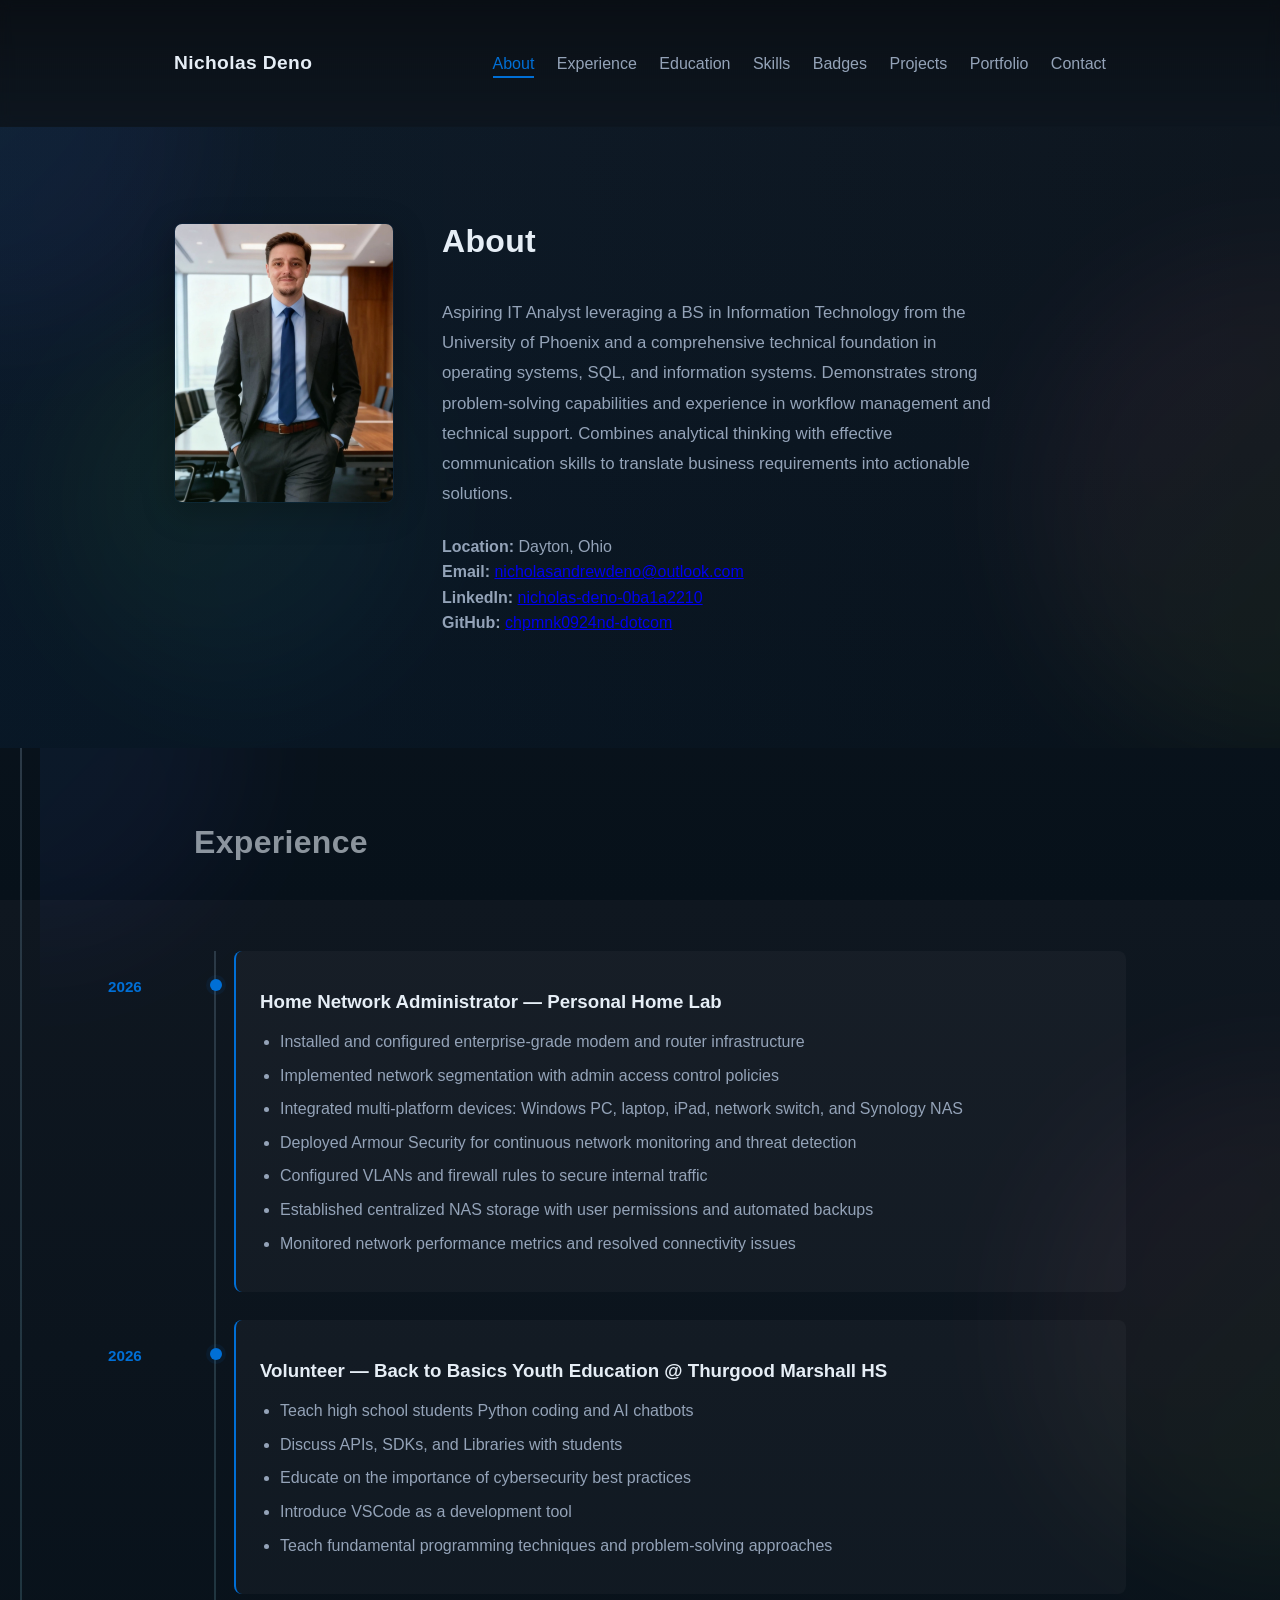
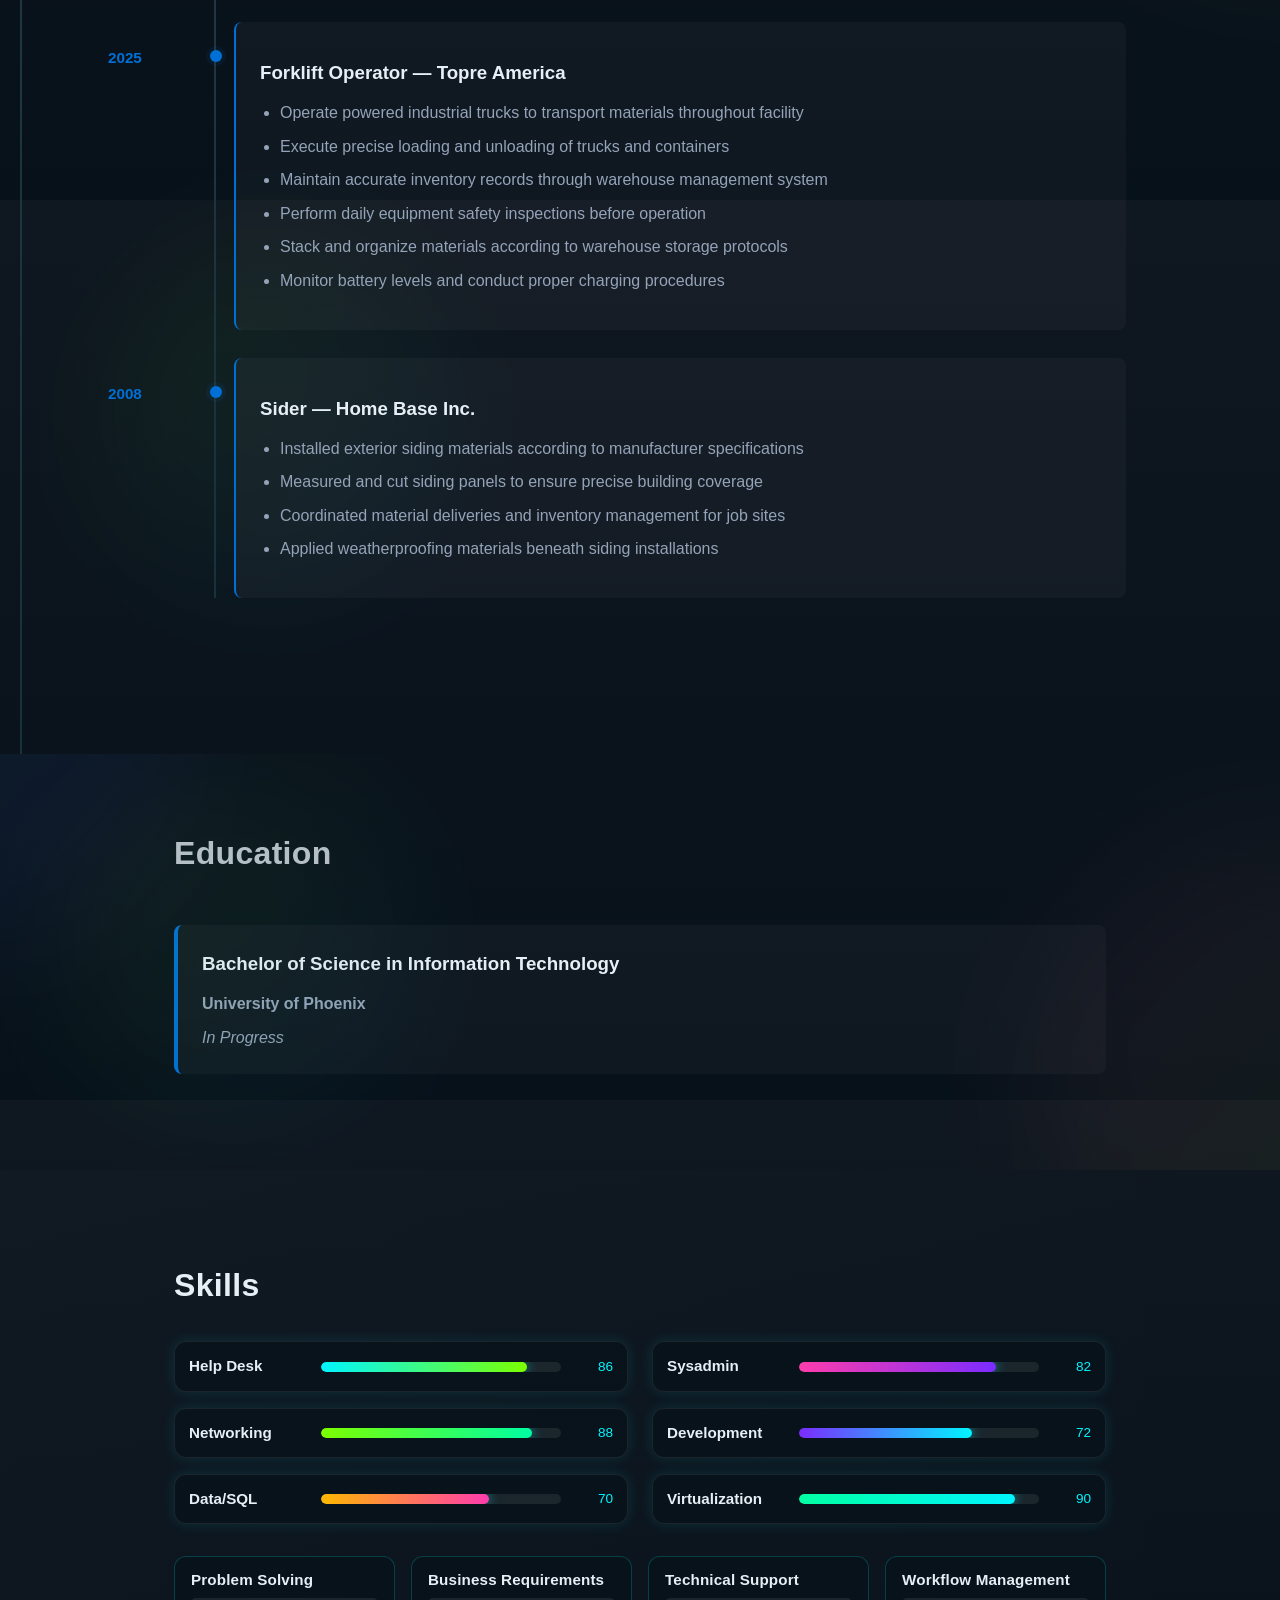
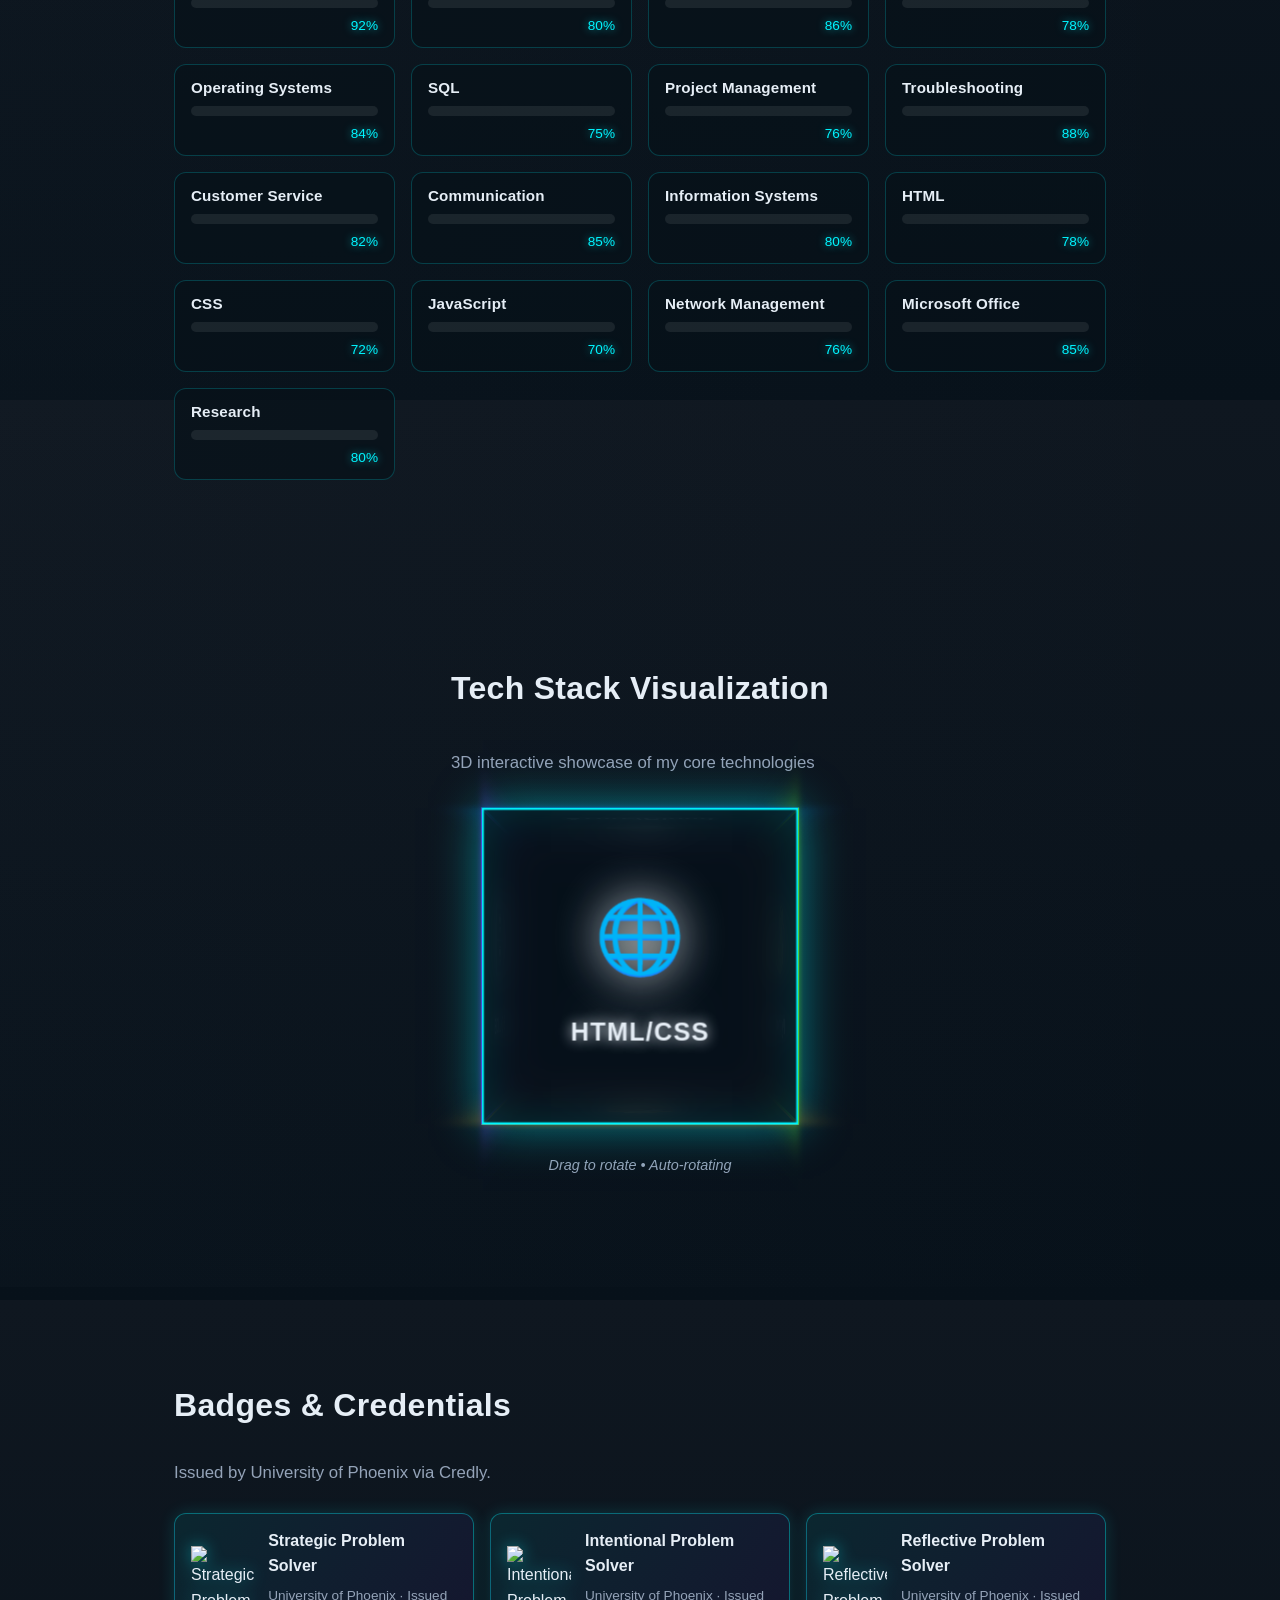
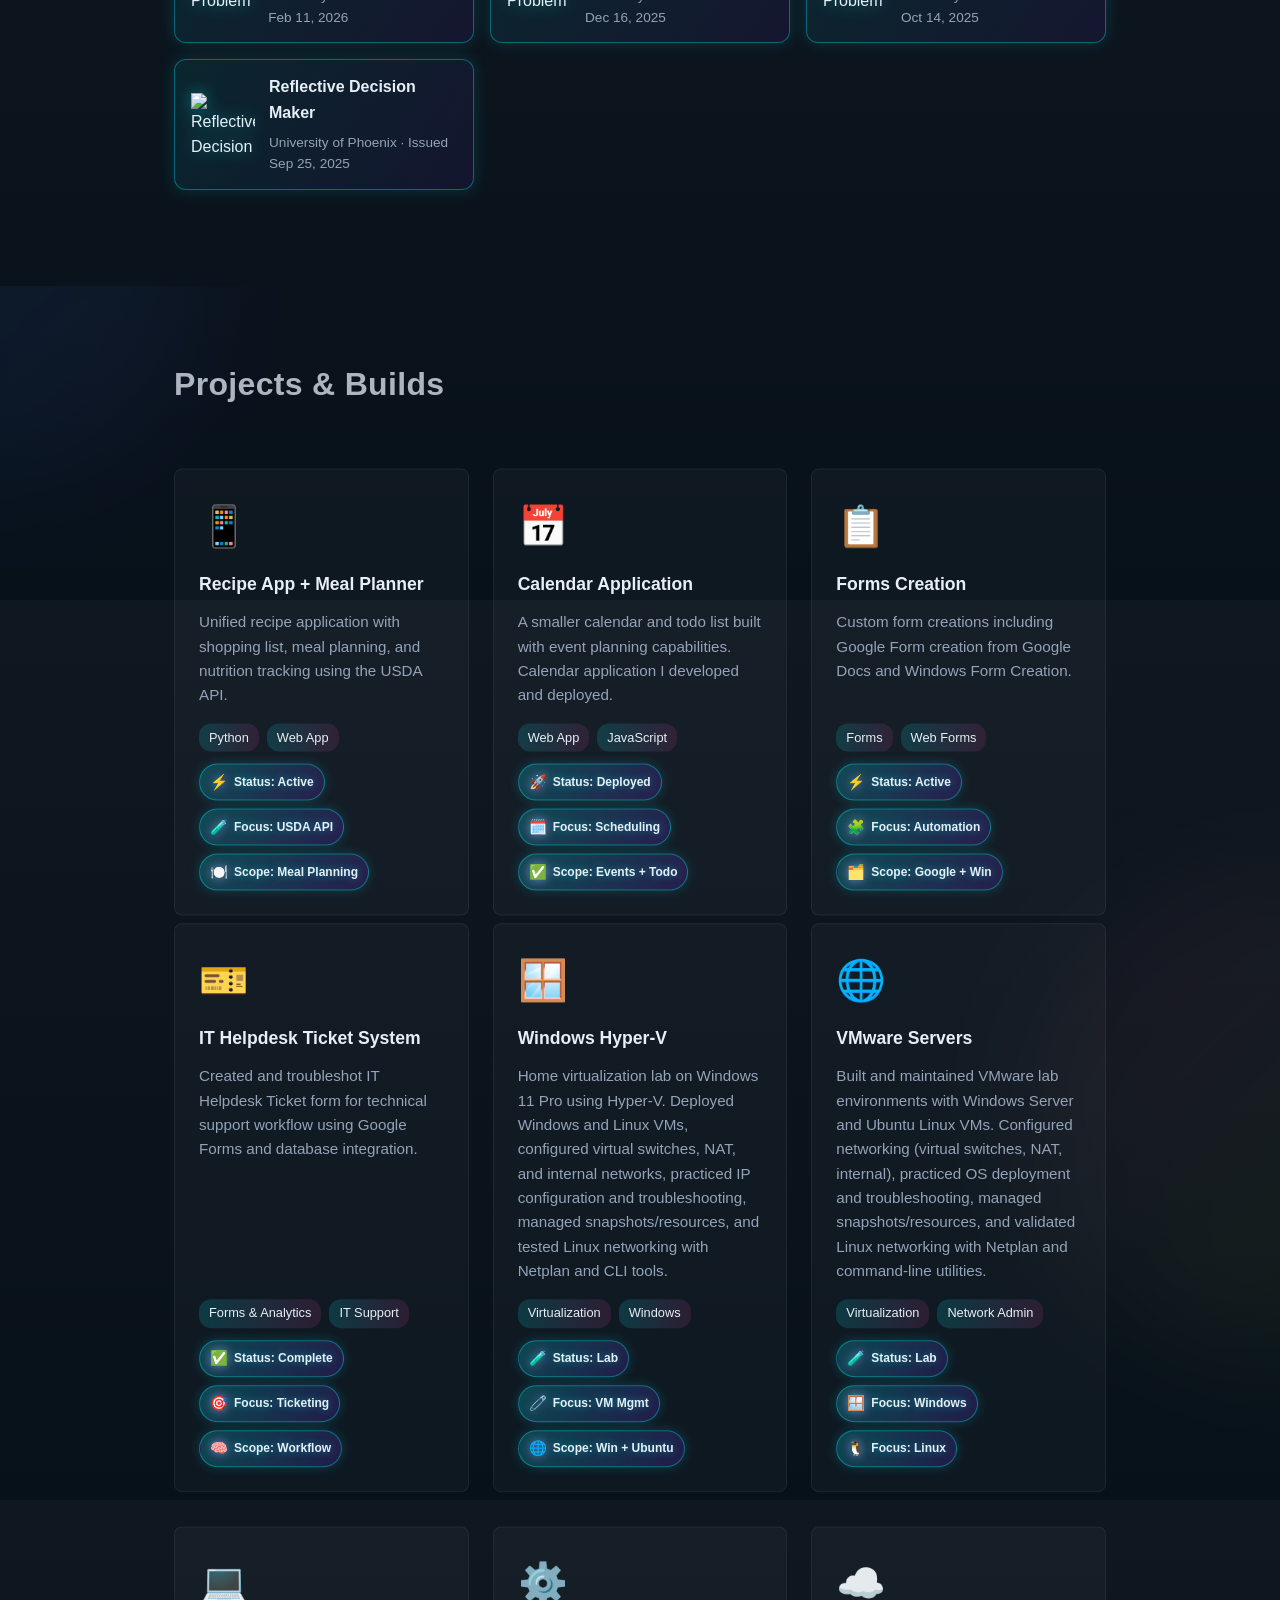
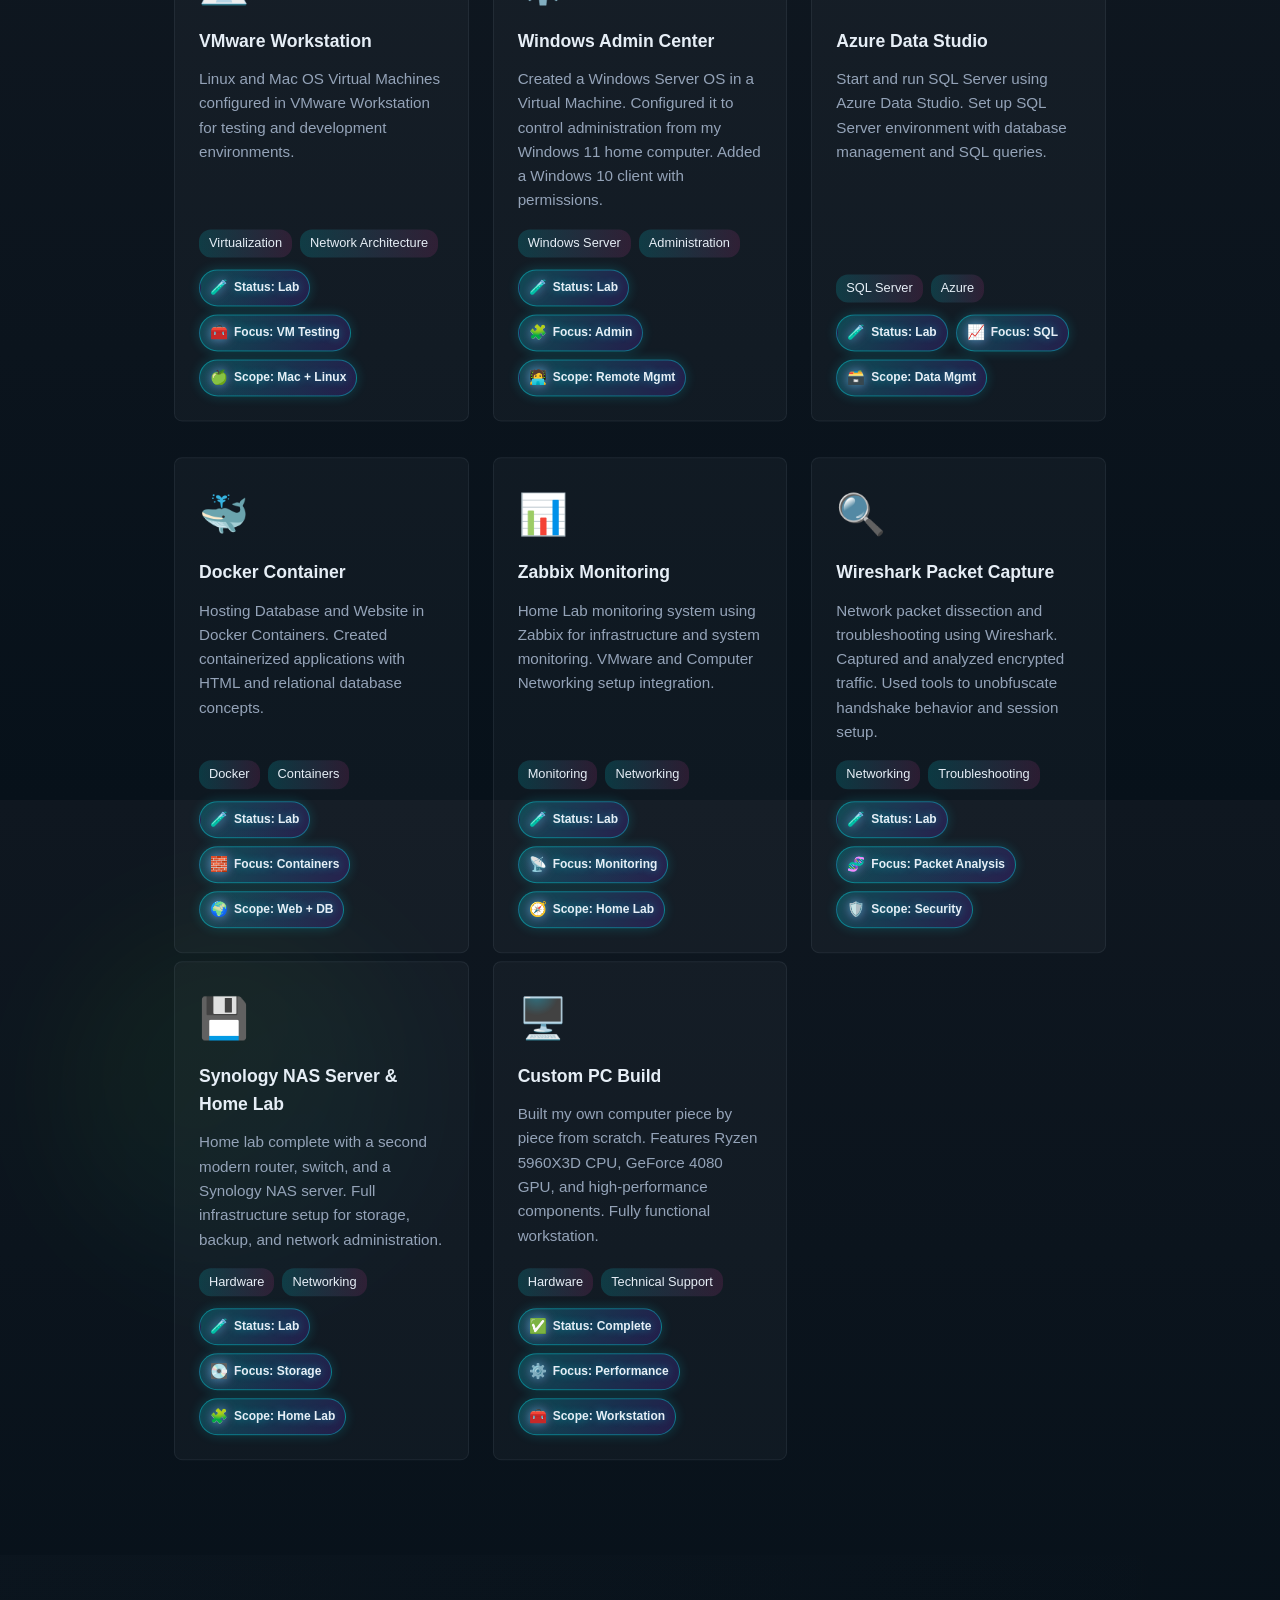
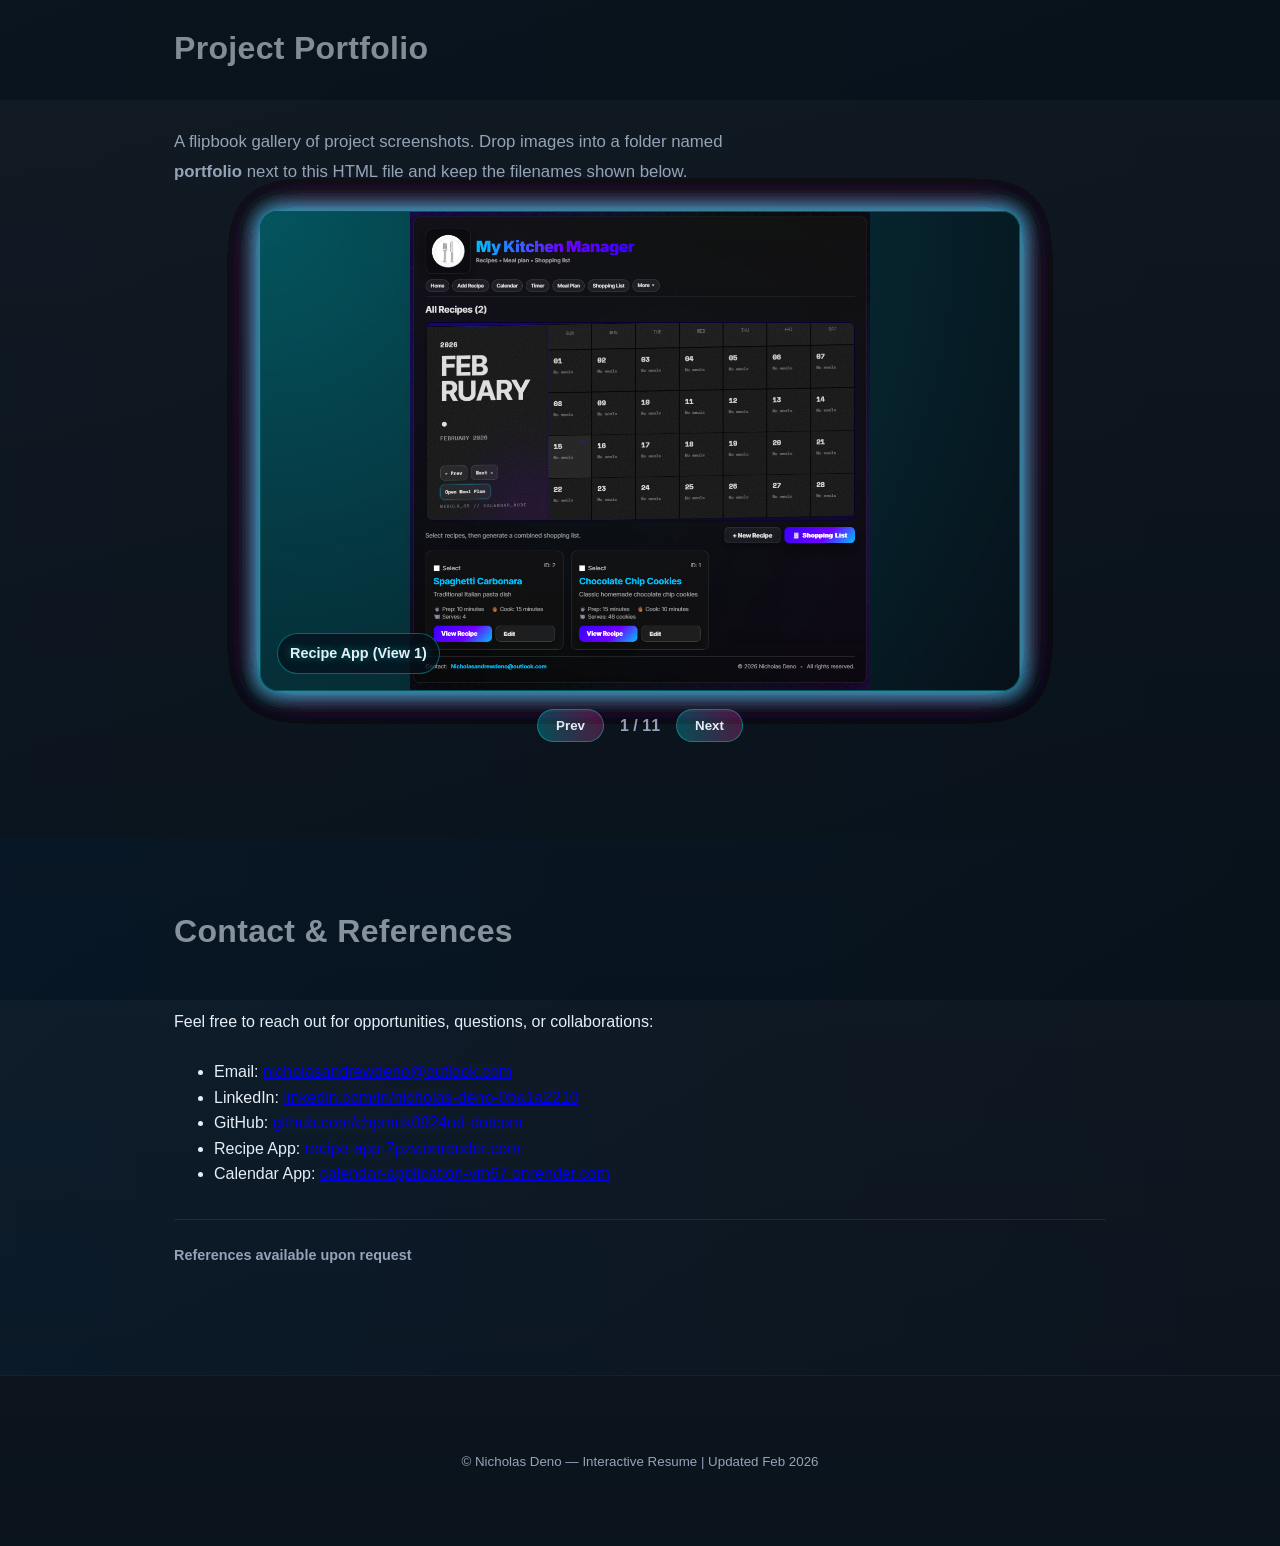
==== index.html @ 1b079d49 "Initial commit - Interactive resume with 3D cube and parallax effects" ====
<!doctype html>
<html lang="en">
<head>
  <meta charset="utf-8" />
  <meta name="viewport" content="width=device-width,initial-scale=1" />
  <title>Interactive Resume — Nicholas Deno</title>
  <link rel="stylesheet" href="styles.css">
</head>
<body>
  <header class="site-header">
    <div class="container header-inner">
      <h1 class="name">Nicholas Deno</h1>
      <nav class="main-nav">
        <a href="#about">About</a>
        <a href="#experience">Experience</a>
        <a href="#education">Education</a>
        <a href="#skills">Skills</a>
        <a href="#badges">Badges</a>
        <a href="#projects">Projects</a>
        <a href="#portfolio">Portfolio</a>
        <a href="#contact">Contact</a>
      </nav>
    </div>
  </header>

  <main>
    <section id="about" class="panel about panel--accent">
      <div class="container">
        <div class="about-wrapper">
          <div class="about-image">
            <img src="profile.jpg" alt="Nicholas Deno" />
          </div>
          <div class="about-content">
            <h2>About</h2>
            <p class="lead">Aspiring IT Analyst leveraging a BS in Information Technology from the University of Phoenix and a comprehensive technical foundation in operating systems, SQL, and information systems. Demonstrates strong problem-solving capabilities and experience in workflow management and technical support. Combines analytical thinking with effective communication skills to translate business requirements into actionable solutions.</p>
            <p style="margin-top: 24px; color: #94a3b8;">
              <strong>Location:</strong> Dayton, Ohio<br>
              <strong>Email:</strong> <a href="mailto:nicholasandrewdeno@outlook.com">nicholasandrewdeno@outlook.com</a><br>
              <strong>LinkedIn:</strong> <a href="https://www.linkedin.com/in/nicholas-deno-0ba1a2210/" target="_blank">nicholas-deno-0ba1a2210</a><br>
              <strong>GitHub:</strong> <a href="https://github.com/chpmnk0924nd-dotcom" target="_blank">chpmnk0924nd-dotcom</a>
            </p>
          </div>
        </div>
      </div>
    </section>

    <section id="experience" class="panel timeline">
      <div class="container">
        <h2>Experience</h2>
        <div class="timeline-wrap">
          <div class="timeline">
            <article class="timeline-item" data-year="2026">
              <h3>Home Network Administrator — Personal Home Lab</h3>
              <ul>
                <li>Installed and configured enterprise-grade modem and router infrastructure</li>
                <li>Implemented network segmentation with admin access control policies</li>
                <li>Integrated multi-platform devices: Windows PC, laptop, iPad, network switch, and Synology NAS</li>
                <li>Deployed Armour Security for continuous network monitoring and threat detection</li>
                <li>Configured VLANs and firewall rules to secure internal traffic</li>
                <li>Established centralized NAS storage with user permissions and automated backups</li>
                <li>Monitored network performance metrics and resolved connectivity issues</li>
              </ul>
            </article>

            <article class="timeline-item" data-year="2026">
              <h3>Volunteer — Back to Basics Youth Education @ Thurgood Marshall HS</h3>
              <ul>
                <li>Teach high school students Python coding and AI chatbots</li>
                <li>Discuss APIs, SDKs, and Libraries with students</li>
                <li>Educate on the importance of cybersecurity best practices</li>
                <li>Introduce VSCode as a development tool</li>
                <li>Teach fundamental programming techniques and problem-solving approaches</li>
              </ul>
            </article>

            <article class="timeline-item" data-year="2025">
              <h3>Forklift Operator — Topre America</h3>
              <ul>
                <li>Operate powered industrial trucks to transport materials throughout facility</li>
                <li>Execute precise loading and unloading of trucks and containers</li>
                <li>Maintain accurate inventory records through warehouse management system</li>
                <li>Perform daily equipment safety inspections before operation</li>
                <li>Stack and organize materials according to warehouse storage protocols</li>
                <li>Monitor battery levels and conduct proper charging procedures</li>
              </ul>
            </article>

            <article class="timeline-item" data-year="2008">
              <h3>Sider — Home Base Inc.</h3>
              <ul>
                <li>Installed exterior siding materials according to manufacturer specifications</li>
                <li>Measured and cut siding panels to ensure precise building coverage</li>
                <li>Coordinated material deliveries and inventory management for job sites</li>
                <li>Applied weatherproofing materials beneath siding installations</li>
              </ul>
            </article>
          </div>
        </div>
      </div>
    </section>

    <section id="education" class="panel">
      <div class="container">
        <h2>Education</h2>
        <div style="padding: 24px; background: rgba(255,255,255,0.03); border-radius: 8px; border-left: 4px solid var(--accent);">
          <h3 style="margin-top: 0;">Bachelor of Science in Information Technology</h3>
          <p style="margin: 8px 0; color: #94a3b8;"><strong>University of Phoenix</strong></p>
          <p style="margin: 0; color: #94a3b8;"><em>In Progress</em></p>
        </div>
      </div>
    </section>

    <section id="skills" class="panel panel--muted">
      <div class="container">
        <h2>Skills</h2>
        <div class="role-chart">
          <div class="role-bar role-help" style="--level: 86%;">
            <span class="role-label">Help Desk</span>
            <span class="role-meter"><span class="role-fill"></span></span>
            <span class="role-value">86</span>
          </div>
          <div class="role-bar role-sys" style="--level: 82%;">
            <span class="role-label">Sysadmin</span>
            <span class="role-meter"><span class="role-fill"></span></span>
            <span class="role-value">82</span>
          </div>
          <div class="role-bar role-net" style="--level: 88%;">
            <span class="role-label">Networking</span>
            <span class="role-meter"><span class="role-fill"></span></span>
            <span class="role-value">88</span>
          </div>
          <div class="role-bar role-dev" style="--level: 72%;">
            <span class="role-label">Development</span>
            <span class="role-meter"><span class="role-fill"></span></span>
            <span class="role-value">72</span>
          </div>
          <div class="role-bar role-data" style="--level: 70%;">
            <span class="role-label">Data/SQL</span>
            <span class="role-meter"><span class="role-fill"></span></span>
            <span class="role-value">70</span>
          </div>
          <div class="role-bar role-virt" style="--level: 90%;">
            <span class="role-label">Virtualization</span>
            <span class="role-meter"><span class="role-fill"></span></span>
            <span class="role-value">90</span>
          </div>
        </div>
        <div class="skills-bars">
          <button class="skill-bar" style="--level: 92%;">
            <span class="skill-label">Problem Solving</span>
            <span class="skill-meter"><span class="skill-fill"></span></span>
            <span class="skill-value">92%</span>
          </button>
          <button class="skill-bar" style="--level: 80%;">
            <span class="skill-label">Business Requirements</span>
            <span class="skill-meter"><span class="skill-fill"></span></span>
            <span class="skill-value">80%</span>
          </button>
          <button class="skill-bar" style="--level: 86%;">
            <span class="skill-label">Technical Support</span>
            <span class="skill-meter"><span class="skill-fill"></span></span>
            <span class="skill-value">86%</span>
          </button>
          <button class="skill-bar" style="--level: 78%;">
            <span class="skill-label">Workflow Management</span>
            <span class="skill-meter"><span class="skill-fill"></span></span>
            <span class="skill-value">78%</span>
          </button>
          <button class="skill-bar" style="--level: 84%;">
            <span class="skill-label">Operating Systems</span>
            <span class="skill-meter"><span class="skill-fill"></span></span>
            <span class="skill-value">84%</span>
          </button>
          <button class="skill-bar" style="--level: 75%;">
            <span class="skill-label">SQL</span>
            <span class="skill-meter"><span class="skill-fill"></span></span>
            <span class="skill-value">75%</span>
          </button>
          <button class="skill-bar" style="--level: 76%;">
            <span class="skill-label">Project Management</span>
            <span class="skill-meter"><span class="skill-fill"></span></span>
            <span class="skill-value">76%</span>
          </button>
          <button class="skill-bar" style="--level: 88%;">
            <span class="skill-label">Troubleshooting</span>
            <span class="skill-meter"><span class="skill-fill"></span></span>
            <span class="skill-value">88%</span>
          </button>
          <button class="skill-bar" style="--level: 82%;">
            <span class="skill-label">Customer Service</span>
            <span class="skill-meter"><span class="skill-fill"></span></span>
            <span class="skill-value">82%</span>
          </button>
          <button class="skill-bar" style="--level: 85%;">
            <span class="skill-label">Communication</span>
            <span class="skill-meter"><span class="skill-fill"></span></span>
            <span class="skill-value">85%</span>
          </button>
          <button class="skill-bar" style="--level: 80%;">
            <span class="skill-label">Information Systems</span>
            <span class="skill-meter"><span class="skill-fill"></span></span>
            <span class="skill-value">80%</span>
          </button>
          <button class="skill-bar" style="--level: 78%;">
            <span class="skill-label">HTML</span>
            <span class="skill-meter"><span class="skill-fill"></span></span>
            <span class="skill-value">78%</span>
          </button>
          <button class="skill-bar" style="--level: 72%;">
            <span class="skill-label">CSS</span>
            <span class="skill-meter"><span class="skill-fill"></span></span>
            <span class="skill-value">72%</span>
          </button>
          <button class="skill-bar" style="--level: 70%;">
            <span class="skill-label">JavaScript</span>
            <span class="skill-meter"><span class="skill-fill"></span></span>
            <span class="skill-value">70%</span>
          </button>
          <button class="skill-bar" style="--level: 76%;">
            <span class="skill-label">Network Management</span>
            <span class="skill-meter"><span class="skill-fill"></span></span>
            <span class="skill-value">76%</span>
          </button>
          <button class="skill-bar" style="--level: 85%;">
            <span class="skill-label">Microsoft Office</span>
            <span class="skill-meter"><span class="skill-fill"></span></span>
            <span class="skill-value">85%</span>
          </button>
          <button class="skill-bar" style="--level: 80%;">
            <span class="skill-label">Research</span>
            <span class="skill-meter"><span class="skill-fill"></span></span>
            <span class="skill-value">80%</span>
          </button>
        </div>
      </div>
    </section>

    <!-- 3D Tech Stack Cube -->
    <section class="panel panel--muted cube-section">
      <div class="container">
        <h2>Tech Stack Visualization</h2>
        <p class="lead">3D interactive showcase of my core technologies</p>
        <div class="cube-container">
          <div class="cube" id="techCube">
            <div class="cube-face cube-face--front">
              <div class="face-content">
                <span class="face-icon">🌐</span>
                <span class="face-label">HTML/CSS</span>
              </div>
            </div>
            <div class="cube-face cube-face--back">
              <div class="face-content">
                <span class="face-icon">⚡</span>
                <span class="face-label">JavaScript</span>
              </div>
            </div>
            <div class="cube-face cube-face--right">
              <div class="face-content">
                <span class="face-icon">🐍</span>
                <span class="face-label">Python</span>
              </div>
            </div>
            <div class="cube-face cube-face--left">
              <div class="face-content">
                <span class="face-icon">🗄️</span>
                <span class="face-label">SQL/DB</span>
              </div>
            </div>
            <div class="cube-face cube-face--top">
              <div class="face-content">
                <span class="face-icon">☁️</span>
                <span class="face-label">Azure/Cloud</span>
              </div>
            </div>
            <div class="cube-face cube-face--bottom">
              <div class="face-content">
                <span class="face-icon">📦</span>
                <span class="face-label">VMware/Hyper-V</span>
              </div>
            </div>
          </div>
        </div>
        <p class="cube-hint">Drag to rotate • Auto-rotating</p>
      </div>
    </section>

    <section id="badges" class="panel">
      <div class="container">
        <h2>Badges & Credentials</h2>
        <p class="lead">Issued by University of Phoenix via Credly.</p>
        <div class="badge-grid">
          <a class="badge-card" href="https://www.credly.com/users/nicholas-deno/badges" target="_blank" rel="noopener">
            <img src="https://images.credly.com/images/09c6c888-5d76-4787-ac4b-71da5cb7f625/image.png" alt="Strategic Problem Solver badge" />
            <div class="badge-info">
              <h3>Strategic Problem Solver</h3>
              <p>University of Phoenix · Issued Feb 11, 2026</p>
            </div>
          </a>
          <a class="badge-card" href="https://www.credly.com/users/nicholas-deno/badges" target="_blank" rel="noopener">
            <img src="https://images.credly.com/images/de7e722b-c2c2-47f0-93bb-40c2045568f9/image.png" alt="Intentional Problem Solver badge" />
            <div class="badge-info">
              <h3>Intentional Problem Solver</h3>
              <p>University of Phoenix · Issued Dec 16, 2025</p>
            </div>
          </a>
          <a class="badge-card" href="https://www.credly.com/users/nicholas-deno/badges" target="_blank" rel="noopener">
            <img src="https://images.credly.com/images/6a91cf96-8add-4b49-a85f-8fc0dc63162f/image.png" alt="Reflective Problem Solver badge" />
            <div class="badge-info">
              <h3>Reflective Problem Solver</h3>
              <p>University of Phoenix · Issued Oct 14, 2025</p>
            </div>
          </a>
          <a class="badge-card" href="https://www.credly.com/users/nicholas-deno/badges" target="_blank" rel="noopener">
            <img src="https://images.credly.com/images/21c52b80-bc04-4004-b8fe-d9423d2741ab/image.png" alt="Reflective Decision Maker badge" />
            <div class="badge-info">
              <h3>Reflective Decision Maker</h3>
              <p>University of Phoenix · Issued Sep 25, 2025</p>
            </div>
          </a>
        </div>
      </div>
    </section>

    <section id="projects" class="panel">
      <div class="container">
        <h2>Projects & Builds</h2>
        <div class="projects-grid">
          <div class="project-card">
            <div class="project-icon">📱</div>
            <h3>Recipe App + Meal Planner</h3>
            <p>Unified recipe application with shopping list, meal planning, and nutrition tracking using the USDA API.</p>
            <div class="project-tags">
              <span class="tag">Python</span>
              <span class="tag">Web App</span>
            </div>
            <div class="project-badges">
              <span class="badge"><span class="badge-icon">⚡</span>Status: Active</span>
              <span class="badge"><span class="badge-icon">🧪</span>Focus: USDA API</span>
              <span class="badge"><span class="badge-icon">🍽️</span>Scope: Meal Planning</span>
            </div>
          </div>

          <div class="project-card">
            <div class="project-icon">📅</div>
            <h3>Calendar Application</h3>
            <p>A smaller calendar and todo list built with event planning capabilities. Calendar application I developed and deployed.</p>
            <div class="project-tags">
              <span class="tag">Web App</span>
              <span class="tag">JavaScript</span>
            </div>
            <div class="project-badges">
              <span class="badge"><span class="badge-icon">🚀</span>Status: Deployed</span>
              <span class="badge"><span class="badge-icon">🗓️</span>Focus: Scheduling</span>
              <span class="badge"><span class="badge-icon">✅</span>Scope: Events + Todo</span>
            </div>
          </div>

          <div class="project-card">
            <div class="project-icon">📋</div>
            <h3>Forms Creation</h3>
            <p>Custom form creations including Google Form creation from Google Docs and Windows Form Creation.</p>
            <div class="project-tags">
              <span class="tag">Forms</span>
              <span class="tag">Web Forms</span>
            </div>
            <div class="project-badges">
              <span class="badge"><span class="badge-icon">⚡</span>Status: Active</span>
              <span class="badge"><span class="badge-icon">🧩</span>Focus: Automation</span>
              <span class="badge"><span class="badge-icon">🗂️</span>Scope: Google + Win</span>
            </div>
          </div>

          <div class="project-card">
            <div class="project-icon">🎫</div>
            <h3>IT Helpdesk Ticket System</h3>
            <p>Created and troubleshot IT Helpdesk Ticket form for technical support workflow using Google Forms and database integration.</p>
            <div class="project-tags">
              <span class="tag">Forms & Analytics</span>
              <span class="tag">IT Support</span>
            </div>
            <div class="project-badges">
              <span class="badge"><span class="badge-icon">✅</span>Status: Complete</span>
              <span class="badge"><span class="badge-icon">🎯</span>Focus: Ticketing</span>
              <span class="badge"><span class="badge-icon">🧠</span>Scope: Workflow</span>
            </div>
          </div>

          <div class="project-card">
            <div class="project-icon">🪟</div>
            <h3>Windows Hyper-V</h3>
            <p>Home virtualization lab on Windows 11 Pro using Hyper-V. Deployed Windows and Linux VMs, configured virtual switches, NAT, and internal networks, practiced IP configuration and troubleshooting, managed snapshots/resources, and tested Linux networking with Netplan and CLI tools.</p>
            <div class="project-tags">
              <span class="tag">Virtualization</span>
              <span class="tag">Windows</span>
            </div>
            <div class="project-badges">
              <span class="badge"><span class="badge-icon">🧪</span>Status: Lab</span>
              <span class="badge"><span class="badge-icon">🧷</span>Focus: VM Mgmt</span>
              <span class="badge"><span class="badge-icon">🌐</span>Scope: Win + Ubuntu</span>
            </div>
          </div>

          <div class="project-card">
            <div class="project-icon">🌐</div>
            <h3>VMware Servers</h3>
            <p>Built and maintained VMware lab environments with Windows Server and Ubuntu Linux VMs. Configured networking (virtual switches, NAT, internal), practiced OS deployment and troubleshooting, managed snapshots/resources, and validated Linux networking with Netplan and command-line utilities.</p>
            <div class="project-tags">
              <span class="tag">Virtualization</span>
              <span class="tag">Network Admin</span>
            </div>
            <div class="project-badges">
              <span class="badge"><span class="badge-icon">🧪</span>Status: Lab</span>
              <span class="badge"><span class="badge-icon">🪟</span>Focus: Windows</span>
              <span class="badge"><span class="badge-icon">🐧</span>Focus: Linux</span>
            </div>
          </div>

          <div class="project-card">
            <div class="project-icon">💻</div>
            <h3>VMware Workstation</h3>
            <p>Linux and Mac OS Virtual Machines configured in VMware Workstation for testing and development environments.</p>
            <div class="project-tags">
              <span class="tag">Virtualization</span>
              <span class="tag">Network Architecture</span>
            </div>
            <div class="project-badges">
              <span class="badge"><span class="badge-icon">🧪</span>Status: Lab</span>
              <span class="badge"><span class="badge-icon">🧰</span>Focus: VM Testing</span>
              <span class="badge"><span class="badge-icon">🍏</span>Scope: Mac + Linux</span>
            </div>
          </div>

          <div class="project-card">
            <div class="project-icon">⚙️</div>
            <h3>Windows Admin Center</h3>
            <p>Created a Windows Server OS in a Virtual Machine. Configured it to control administration from my Windows 11 home computer. Added a Windows 10 client with permissions.</p>
            <div class="project-tags">
              <span class="tag">Windows Server</span>
              <span class="tag">Administration</span>
            </div>
            <div class="project-badges">
              <span class="badge"><span class="badge-icon">🧪</span>Status: Lab</span>
              <span class="badge"><span class="badge-icon">🧩</span>Focus: Admin</span>
              <span class="badge"><span class="badge-icon">🧑‍💻</span>Scope: Remote Mgmt</span>
            </div>
          </div>

          <div class="project-card">
            <div class="project-icon">☁️</div>
            <h3>Azure Data Studio</h3>
            <p>Start and run SQL Server using Azure Data Studio. Set up SQL Server environment with database management and SQL queries.</p>
            <div class="project-tags">
              <span class="tag">SQL Server</span>
              <span class="tag">Azure</span>
            </div>
            <div class="project-badges">
              <span class="badge"><span class="badge-icon">🧪</span>Status: Lab</span>
              <span class="badge"><span class="badge-icon">📈</span>Focus: SQL</span>
              <span class="badge"><span class="badge-icon">🗃️</span>Scope: Data Mgmt</span>
            </div>
          </div>

          <div class="project-card">
            <div class="project-icon">🐳</div>
            <h3>Docker Container</h3>
            <p>Hosting Database and Website in Docker Containers. Created containerized applications with HTML and relational database concepts.</p>
            <div class="project-tags">
              <span class="tag">Docker</span>
              <span class="tag">Containers</span>
            </div>
            <div class="project-badges">
              <span class="badge"><span class="badge-icon">🧪</span>Status: Lab</span>
              <span class="badge"><span class="badge-icon">🧱</span>Focus: Containers</span>
              <span class="badge"><span class="badge-icon">🌍</span>Scope: Web + DB</span>
            </div>
          </div>

          <div class="project-card">
            <div class="project-icon">📊</div>
            <h3>Zabbix Monitoring</h3>
            <p>Home Lab monitoring system using Zabbix for infrastructure and system monitoring. VMware and Computer Networking setup integration.</p>
            <div class="project-tags">
              <span class="tag">Monitoring</span>
              <span class="tag">Networking</span>
            </div>
            <div class="project-badges">
              <span class="badge"><span class="badge-icon">🧪</span>Status: Lab</span>
              <span class="badge"><span class="badge-icon">📡</span>Focus: Monitoring</span>
              <span class="badge"><span class="badge-icon">🧭</span>Scope: Home Lab</span>
            </div>
          </div>

          <div class="project-card">
            <div class="project-icon">🔍</div>
            <h3>Wireshark Packet Capture</h3>
            <p>Network packet dissection and troubleshooting using Wireshark. Captured and analyzed encrypted traffic. Used tools to unobfuscate handshake behavior and session setup.</p>
            <div class="project-tags">
              <span class="tag">Networking</span>
              <span class="tag">Troubleshooting</span>
            </div>
            <div class="project-badges">
              <span class="badge"><span class="badge-icon">🧪</span>Status: Lab</span>
              <span class="badge"><span class="badge-icon">🧬</span>Focus: Packet Analysis</span>
              <span class="badge"><span class="badge-icon">🛡️</span>Scope: Security</span>
            </div>
          </div>

          <div class="project-card">
            <div class="project-icon">💾</div>
            <h3>Synology NAS Server & Home Lab</h3>
            <p>Home lab complete with a second modern router, switch, and a Synology NAS server. Full infrastructure setup for storage, backup, and network administration.</p>
            <div class="project-tags">
              <span class="tag">Hardware</span>
              <span class="tag">Networking</span>
            </div>
            <div class="project-badges">
              <span class="badge"><span class="badge-icon">🧪</span>Status: Lab</span>
              <span class="badge"><span class="badge-icon">💽</span>Focus: Storage</span>
              <span class="badge"><span class="badge-icon">🧩</span>Scope: Home Lab</span>
            </div>
          </div>

          <div class="project-card">
            <div class="project-icon">🖥️</div>
            <h3>Custom PC Build</h3>
            <p>Built my own computer piece by piece from scratch. Features Ryzen 5960X3D CPU, GeForce 4080 GPU, and high-performance components. Fully functional workstation.</p>
            <div class="project-tags">
              <span class="tag">Hardware</span>
              <span class="tag">Technical Support</span>
            </div>
            <div class="project-badges">
              <span class="badge"><span class="badge-icon">✅</span>Status: Complete</span>
              <span class="badge"><span class="badge-icon">⚙️</span>Focus: Performance</span>
              <span class="badge"><span class="badge-icon">🧰</span>Scope: Workstation</span>
            </div>
          </div>
        </div>
      </div>
    </section>

    <section id="portfolio" class="panel panel--muted">
      <div class="container">
        <h2>Project Portfolio</h2>
        <p class="lead">A flipbook gallery of project screenshots. Drop images into a folder named <strong>portfolio</strong> next to this HTML file and keep the filenames shown below.</p>
        <div class="flipbook" data-current="0">
          <div class="flipbook-stage">
            <div class="page" data-title="Recipe App (View 1)">
              <div class="page-inner">
                <div class="page-front">
                  <div class="page-image" style="--img:url('portfolio/recipe-app1.png');"></div>
                  <div class="page-caption">Recipe App (View 1)</div>
                </div>
                <div class="page-back">
                  <div class="page-meta">
                    <h3>Recipe App (View 1)</h3>
                    <p>Main recipe app screen.</p>
                  </div>
                </div>
              </div>
            </div>

            <div class="page" data-title="Recipe App (View 2)">
              <div class="page-inner">
                <div class="page-front">
                  <div class="page-image" style="--img:url('portfolio/recipe-app2.png');"></div>
                  <div class="page-caption">Recipe App (View 2)</div>
                </div>
                <div class="page-back">
                  <div class="page-meta">
                    <h3>Recipe App (View 2)</h3>
                    <p>Alternate recipe app view.</p>
                  </div>
                </div>
              </div>
            </div>

            <div class="page" data-title="Calendar App">
              <div class="page-inner">
                <div class="page-front">
                  <div class="page-image" style="--img:url('portfolio/calendar-app.png');"></div>
                  <div class="page-caption">Calendar App</div>
                </div>
                <div class="page-back">
                  <div class="page-meta">
                    <h3>Calendar App</h3>
                    <p>Calendar and event planning view.</p>
                  </div>
                </div>
              </div>
            </div>

            <div class="page" data-title="Hyper-V Manager">
              <div class="page-inner">
                <div class="page-front">
                  <div class="page-image" style="--img:url('portfolio/hyperVmanager.png');"></div>
                  <div class="page-caption">Hyper-V Manager</div>
                </div>
                <div class="page-back">
                  <div class="page-meta">
                    <h3>Hyper-V Manager</h3>
                    <p>Virtual machine management console.</p>
                  </div>
                </div>
              </div>
            </div>

            <div class="page" data-title="Linux VM">
              <div class="page-inner">
                <div class="page-front">
                  <div class="page-image" style="--img:url('portfolio/linux-VM.png');"></div>
                  <div class="page-caption">Linux VM</div>
                </div>
                <div class="page-back">
                  <div class="page-meta">
                    <h3>Linux VM</h3>
                    <p>Linux virtual machine environment.</p>
                  </div>
                </div>
              </div>
            </div>

            <div class="page" data-title="Synology NAS">
              <div class="page-inner">
                <div class="page-front">
                  <div class="page-image" style="--img:url('portfolio/synology-nas.png');"></div>
                  <div class="page-caption">Synology NAS</div>
                </div>
                <div class="page-back">
                  <div class="page-meta">
                    <h3>Synology NAS</h3>
                    <p>NAS admin console and storage dashboard.</p>
                  </div>
                </div>
              </div>
            </div>

            <div class="page" data-title="PC Build">
              <div class="page-inner">
                <div class="page-front">
                  <div class="page-image" style="--img:url('portfolio/pc-build.jpg');"></div>
                  <div class="page-caption">PC Build</div>
                </div>
                <div class="page-back">
                  <div class="page-meta">
                    <h3>PC Build</h3>
                    <p>Custom workstation build.</p>
                  </div>
                </div>
              </div>
            </div>

            <div class="page" data-title="Google Ticket Form">
              <div class="page-inner">
                <div class="page-front">
                  <div class="page-image" style="--img:url('portfolio/google-ticket.jpg');"></div>
                  <div class="page-caption">Google Ticket Form</div>
                </div>
                <div class="page-back">
                  <div class="page-meta">
                    <h3>Google Ticket Form</h3>
                    <p>Helpdesk ticket intake form.</p>
                  </div>
                </div>
              </div>
            </div>

            <div class="page" data-title="Web Form">
              <div class="page-inner">
                <div class="page-front">
                  <div class="page-image" style="--img:url('portfolio/web-form.jpg');"></div>
                  <div class="page-caption">Web Form</div>
                </div>
                <div class="page-back">
                  <div class="page-meta">
                    <h3>Web Form</h3>
                    <p>Custom web form example.</p>
                  </div>
                </div>
              </div>
            </div>

            <div class="page" data-title="Windows Form">
              <div class="page-inner">
                <div class="page-front">
                  <div class="page-image" style="--img:url('portfolio/windows-form.jpg');"></div>
                  <div class="page-caption">Windows Form</div>
                </div>
                <div class="page-back">
                  <div class="page-meta">
                    <h3>Windows Form</h3>
                    <p>Windows form interface.</p>
                  </div>
                </div>
              </div>
            </div>

            <div class="page" data-title="Wireshark Capture">
              <div class="page-inner">
                <div class="page-front">
                  <div class="page-image" style="--img:url('portfolio/wireshark.jpg');"></div>
                  <div class="page-caption">Wireshark Capture</div>
                </div>
                <div class="page-back">
                  <div class="page-meta">
                    <h3>Wireshark Capture</h3>
                    <p>Packet capture and analysis view.</p>
                  </div>
                </div>
              </div>
            </div>
          </div>

          <div class="flipbook-controls">
            <button class="flip-btn flip-prev" type="button">Prev</button>
            <div class="flip-indicator"><span class="flip-current">1</span> / <span class="flip-total">6</span></div>
            <button class="flip-btn flip-next" type="button">Next</button>
          </div>
        </div>
      </div>
    </section>

    <section id="contact" class="panel panel--accent">
      <div class="container">
        <h2>Contact & References</h2>
        <p>Feel free to reach out for opportunities, questions, or collaborations:</p>
        <ul style="margin: 24px 0;">
          <li>Email: <a href="mailto:nicholasandrewdeno@outlook.com">nicholasandrewdeno@outlook.com</a></li>
          <li>LinkedIn: <a href="https://www.linkedin.com/in/nicholas-deno-0ba1a2210/" target="_blank">linkedin.com/in/nicholas-deno-0ba1a2210</a></li>
          <li>GitHub: <a href="https://github.com/chpmnk0924nd-dotcom" target="_blank">github.com/chpmnk0924nd-dotcom</a></li>
          <li>Recipe App: <a href="https://recipe-app-7pzv.onrender.com/" target="_blank">recipe-app-7pzv.onrender.com</a></li>
          <li>Calendar App: <a href="https://calendar-application-vm67.onrender.com/" target="_blank">calendar-application-vm67.onrender.com</a></li>
        </ul>
        <div style="margin-top: 32px; padding-top: 24px; border-top: 1px solid rgba(148,163,184,0.12);">
          <p style="margin: 0 0 12px 0; font-size: 0.9rem; color: #94a3b8;"><strong>References available upon request</strong></p>
        </div>
      </div>
    </section>
  </main>

  <footer class="site-footer">
    <div class="container">
      <small>© Nicholas Deno — Interactive Resume | Updated Feb 2026</small>
    </div>
  </footer>

  <script src="script.js"></script>
</body>
</html>
---- styles.css ----
:root{
  --bg:#0f1720;
  --panel:#0b1220;
  --accent:#006fd6;
  --accent-light:rgba(0, 111, 214, 0.06);
  --accent-lighter:rgba(0, 111, 214, 0.08);
  --accent-border:rgba(0, 111, 214, 0.2);
  --neon-cyan:#00f5ff;
  --neon-pink:#ff3cac;
  --neon-lime:#7cff00;
  --neon-purple:#7b2cff;
  --muted:#94a3b8;
  --text:#e6eef6;
  --glass: rgba(255,255,255,0.03);
}

*{box-sizing:border-box}

html,body{
  height:100%;
  margin:0;
  font-family:'Segoe UI', -apple-system, BlinkMacSystemFont, sans-serif;
  background:linear-gradient(180deg,var(--bg),#07111a);
  color:var(--text);
  line-height:1.6;
}

.container{
  max-width:980px;
  margin:0 auto;
  padding:48px 24px;
}

/* Header */
.site-header{
  backdrop-filter:blur(6px);
  position:sticky;
  top:0;
  background:linear-gradient(180deg,rgba(0,0,0,0.35),transparent);
  z-index:40;
}

.header-inner{
  display:flex;
  align-items:center;
  justify-content:space-between;
}

.name{
  margin:0;
  font-size:1.2rem;
  letter-spacing:0.02em;
  font-weight:600;
}

.main-nav a{
  color:var(--muted);
  text-decoration:none;
  margin-left:18px;
  transition:color 0.3s ease;
  padding-bottom:4px;
  border-bottom:2px solid transparent;
}

.main-nav a:hover{
  color:var(--accent);
}

.main-nav a.active{
  color:var(--accent);
  border-bottom-color:var(--accent);
}

/* Panels */
.panel{
  padding:48px 0;
}

.panel--accent{
  background:linear-gradient(90deg,var(--accent-light),transparent);
}

.panel--muted{
  background:linear-gradient(90deg,rgba(148,163,184,0.02),transparent);
}

/* Typography */
h2{
  margin-top:0;
  margin-bottom:24px;
  font-size:2rem;
  letter-spacing:0.01em;
}

h3{
  margin:12px 0;
  color:var(--text);
}

.lead{
  max-width:60ch;
  line-height:1.8;
  color:var(--muted);
  font-size:1.05rem;
}

/* About Section */
.about-wrapper{
  display:flex;
  gap:48px;
  align-items:flex-start;
}

.about-image{
  flex-shrink:0;
}

.about-image img{
  width:220px;
  height:280px;
  border-radius:8px;
  object-fit:cover;
  object-position:top;
  box-shadow:0 8px 32px rgba(0,0,0,0.3);
  border:1px solid var(--accent-light);
}

.about-content{
  flex:1;
  min-width:0;
}

.about-content h2{
  margin-top:0;
}

/* Timeline */
.timeline-wrap{
  position:relative;
  padding-top:32px;
  padding-bottom:32px;
}

.timeline{
  position:relative;
  margin-left:40px;
}

.timeline::before{
  content:"";
  position:absolute;
  left:-20px;
  top:0;
  bottom:0;
  width:2px;
  background:linear-gradient(#2b3946,#16323a);
}

.timeline-item{
  position:relative;
  padding:24px;
  margin-bottom:28px;
  background:var(--glass);
  border-radius:8px;
  border-left:2px solid var(--accent);
  opacity:0;
  transform:translateY(24px);
  transition:all 0.6s cubic-bezier(0.2, 0.9, 0.2, 1);
}

.timeline-item::before{
  content:attr(data-year);
  position:absolute;
  left:-128px;
  top:24px;
  color:var(--accent);
  font-weight:700;
  font-size:0.95rem;
}

.timeline-item::after{
  content:"";
  position:absolute;
  left:-26px;
  top:28px;
  width:12px;
  height:12px;
  border-radius:50%;
  background:var(--accent);
  box-shadow:0 0 0 4px var(--accent-lighter);
}

.timeline-item.visible{
  opacity:1;
  transform:none;
}

.timeline-item ul{
  margin:12px 0;
  padding-left:20px;
}

.timeline-item ul li{
  margin:8px 0;
  color:var(--muted);
}

/* Skills Bars */
.skills-bars{
  display:grid;
  grid-template-columns:repeat(auto-fit, minmax(220px, 1fr));
  gap:16px;
  margin-top:24px;
}

.skill-bar{
  width:100%;
  text-align:left;
  background:rgba(7,17,26,0.65);
  border:1px solid rgba(0,245,255,0.2);
  border-radius:12px;
  padding:14px 16px;
  color:var(--text);
  cursor:pointer;
  display:grid;
  gap:10px;
  transition:transform 0.25s ease, box-shadow 0.25s ease, border-color 0.25s ease;
  position:relative;
  overflow:hidden;
}

.skill-bar::after{
  content:"";
  position:absolute;
  inset:0;
  background:linear-gradient(120deg, rgba(0,245,255,0.08), rgba(255,60,172,0.06));
  opacity:0;
  transition:opacity 0.25s ease;
}

.skill-bar:hover{
  transform:translateY(-3px);
  border-color:rgba(0,245,255,0.6);
  box-shadow:0 0 18px rgba(0,245,255,0.25), 0 0 32px rgba(255,60,172,0.15);
}

.skill-bar:hover::after{
  opacity:1;
}

.skill-label{
  font-size:0.95rem;
  font-weight:600;
  letter-spacing:0.01em;
}

.skill-meter{
  height:10px;
  background:rgba(255,255,255,0.08);
  border-radius:999px;
  overflow:hidden;
}

.skill-fill{
  display:block;
  height:100%;
  width:0;
  background:linear-gradient(90deg, var(--neon-cyan), var(--neon-lime));
  box-shadow:0 0 12px rgba(0,245,255,0.6);
  transition:width 0.6s ease;
}

.skill-bar:hover .skill-fill{
  width:var(--level);
}

.skill-value{
  justify-self:end;
  font-size:0.85rem;
  color:var(--neon-cyan);
  text-shadow:0 0 8px rgba(0,245,255,0.6);
}

/* Role Chart (Radar Replacement) */
.role-chart{
  display:grid;
  grid-template-columns:repeat(2, minmax(240px, 1fr));
  gap:16px 24px;
  margin-bottom:32px;
}

.role-bar{
  display:grid;
  grid-template-columns:120px 1fr 40px;
  align-items:center;
  gap:12px;
  padding:12px 14px;
  background:rgba(7,17,26,0.65);
  border:1px solid rgba(255,255,255,0.08);
  border-radius:12px;
  box-shadow:0 0 14px rgba(0,245,255,0.12);
}

.role-label{
  font-size:0.95rem;
  font-weight:600;
}

.role-meter{
  height:10px;
  background:rgba(255,255,255,0.08);
  border-radius:999px;
  overflow:hidden;
}

.role-fill{
  display:block;
  height:100%;
  width:var(--level);
  border-radius:999px;
  box-shadow:0 0 12px rgba(0,245,255,0.6);
}

.role-value{
  text-align:right;
  font-size:0.85rem;
  color:var(--neon-cyan);
}

.role-help .role-fill{background:linear-gradient(90deg, #00f5ff, #7cff00);}
.role-sys .role-fill{background:linear-gradient(90deg, #ff3cac, #7b2cff);}
.role-net .role-fill{background:linear-gradient(90deg, #7cff00, #00ffa3);}
.role-dev .role-fill{background:linear-gradient(90deg, #7b2cff, #00f5ff);}
.role-data .role-fill{background:linear-gradient(90deg, #ffb800, #ff3cac);}
.role-virt .role-fill{background:linear-gradient(90deg, #00ffa3, #00f5ff);}

/* Badge Grid */
.badge-grid{
  margin-top:24px;
  display:grid;
  grid-template-columns:repeat(auto-fit, minmax(240px, 1fr));
  gap:16px;
}

.badge-card{
  display:flex;
  gap:14px;
  align-items:center;
  padding:14px 16px;
  border-radius:12px;
  background:linear-gradient(120deg, rgba(0,245,255,0.08), rgba(123,44,255,0.08));
  border:1px solid rgba(0,245,255,0.35);
  text-decoration:none;
  color:var(--text);
  box-shadow:0 0 16px rgba(0,245,255,0.15);
  transition:transform 0.25s ease, box-shadow 0.25s ease, border-color 0.25s ease;
}

.badge-card:hover{
  transform:translateY(-3px);
  border-color:rgba(255,60,172,0.7);
  box-shadow:0 0 18px rgba(255,60,172,0.25), 0 0 32px rgba(0,245,255,0.25);
}

.badge-card img{
  width:64px;
  height:64px;
  object-fit:contain;
  filter:drop-shadow(0 0 8px rgba(0,245,255,0.4));
}

.badge-info h3{
  margin:0 0 6px 0;
  font-size:1rem;
}

.badge-info p{
  margin:0;
  font-size:0.85rem;
  color:var(--muted);
}

/* Projects Grid */
.projects-grid{
  display:grid;
  grid-template-columns:repeat(auto-fit, minmax(280px, 1fr));
  gap:24px;
  margin-top:24px;
}

.project-card{
  padding:24px;
  background:var(--glass);
  border-radius:8px;
  border:1px solid rgba(148,163,184,0.1);
  transition:all 0.3s ease;
  display:flex;
  flex-direction:column;
}

.project-card:hover{
  background:rgba(148,163,184,0.05);
  border-color:var(--accent-border);
  transform:translateY(-4px);
  box-shadow:0 0 18px rgba(0,245,255,0.2), 0 12px 24px rgba(255,60,172,0.12);
}

.project-icon{
  font-size:2.5rem;
  margin-bottom:12px;
}

.project-card h3{
  margin:0 0 12px 0;
  font-size:1.1rem;
  color:var(--text);
}

.project-card p{
  margin:0;
  font-size:0.95rem;
  color:var(--muted);
  line-height:1.6;
  flex-grow:1;
  margin-bottom:16px;
}

.project-tags{
  display:flex;
  gap:8px;
  flex-wrap:wrap;
}

.tag{
  display:inline-block;
  padding:4px 10px;
  background:linear-gradient(90deg, rgba(0,245,255,0.15), rgba(255,60,172,0.12));
  color:var(--text);
  border-radius:12px;
  font-size:0.8rem;
  font-weight:500;
}

.project-badges{
  display:flex;
  gap:8px;
  flex-wrap:wrap;
  margin-top:12px;
}

.badge{
  display:inline-flex;
  align-items:center;
  gap:6px;
  padding:6px 10px;
  background:linear-gradient(120deg, rgba(0,245,255,0.22), rgba(123,44,255,0.18));
  color:var(--text);
  border:1px solid rgba(0,245,255,0.35);
  border-radius:999px;
  font-size:0.75rem;
  font-weight:600;
  text-shadow:0 0 8px rgba(0,245,255,0.45);
  box-shadow:0 0 12px rgba(0,245,255,0.18);
}

.badge-icon{
  font-size:0.9rem;
  filter:drop-shadow(0 0 6px rgba(255,60,172,0.45));
}

/* Portfolio Flipbook */
.flipbook{
  margin-top:24px;
}

.flipbook-stage{
  position:relative;
  width:100%;
  max-width:760px;
  height:min(70vh, 480px);
  min-height:320px;
  margin:0 auto 18px auto;
  perspective:1600px;
}

.page{
  position:absolute;
  inset:0;
  transform-origin:left center;
  pointer-events:none;
}

.page-inner{
  width:100%;
  height:100%;
  transform-style:preserve-3d;
  transition:transform 0.9s cubic-bezier(0.2, 0.9, 0.2, 1);
}

.page.is-active{
  pointer-events:auto;
}

.page.is-flipped .page-inner{
  transform:rotateY(-180deg);
}

.page-front,
.page-back{
  position:absolute;
  inset:0;
  backface-visibility:hidden;
  border-radius:18px;
  overflow:hidden;
  background:rgba(7,17,26,0.78);
  border:1px solid rgba(0,245,255,0.25);
  box-shadow:0 0 22px rgba(0,245,255,0.15), 0 0 40px rgba(255,60,172,0.08);
}

.page-back{
  transform:rotateY(180deg);
  display:flex;
  align-items:center;
  justify-content:center;
  padding:24px;
}

.page-image{
  height:100%;
  width:100%;
  background-image:var(--img), radial-gradient(circle at top left, rgba(0,245,255,0.25), rgba(7,17,26,0.9));
  background-size:contain;
  background-position:center;
  background-repeat:no-repeat;
}

.page-caption{
  position:absolute;
  bottom:16px;
  left:16px;
  padding:8px 12px;
  border-radius:999px;
  background:rgba(7,17,26,0.7);
  border:1px solid rgba(0,245,255,0.35);
  color:var(--text);
  font-weight:600;
  font-size:0.9rem;
  text-shadow:0 0 8px rgba(0,245,255,0.4);
}

.page-meta h3{
  margin:0 0 10px 0;
}

.page-meta p{
  margin:0;
  color:var(--muted);
}

.flipbook-controls{
  display:flex;
  align-items:center;
  justify-content:center;
  gap:16px;
}

.flip-btn{
  background:linear-gradient(90deg, rgba(0,245,255,0.25), rgba(255,60,172,0.25));
  color:var(--text);
  border:1px solid rgba(0,245,255,0.35);
  border-radius:999px;
  padding:8px 18px;
  cursor:pointer;
  font-weight:600;
  transition:transform 0.2s ease, box-shadow 0.2s ease, border-color 0.2s ease;
}

.flip-btn:hover{
  transform:translateY(-2px);
  border-color:rgba(255,60,172,0.7);
  box-shadow:0 0 14px rgba(0,245,255,0.25);
}

.flip-indicator{
  font-weight:600;
  color:var(--muted);
}

/* Footer */
.site-footer{
  padding:24px 0;
  text-align:center;
  color:var(--muted);
  border-top:1px solid rgba(148,163,184,0.08);
}

/* Responsive */
@media(max-width:720px){
  .header-inner{
    flex-direction:column;
    gap:16px;
  }

  .about-wrapper{
    flex-direction:column;
    align-items:center;
    gap:24px;
  }

  .about-image img{
    width:180px;
    height:240px;
  }

  .main-nav{
    display:flex;
    gap:12px;
    font-size:0.9rem;
    flex-wrap:wrap;
    justify-content:center;
  }

  .main-nav a{
    margin-left:0;
  }

  .timeline::before{
    left:-12px;
  }

  .timeline{
    margin-left:20px;
  }

  .timeline-item::before{
    left:-100px;
    font-size:0.85rem;
  }

  h2{
    font-size:1.5rem;
  }

  .skills-bars{
    grid-template-columns:1fr;
  }

  .role-chart{
    grid-template-columns:1fr;
  }

  .badge-grid{
    grid-template-columns:1fr;
  }

  .projects-grid{
    grid-template-columns:1fr;
  }

  .flipbook-stage{
    height:min(60vh, 360px);
    min-height:260px;
  }

  .page-caption{
    font-size:0.8rem;
  }

  .container{
    padding:32px 16px;
  }
}

/* ===== 3D Tech Stack Cube ===== */

.cube-section{
  display:flex;
  align-items:center;
  justify-content:center;
  min-height:600px;
  overflow:hidden;
  position:relative;
}

.cube-container{
  perspective:1200px;
  width:280px;
  height:280px;
  margin:48px auto;
  position:relative;
}

.cube{
  width:100%;
  height:100%;
  position:relative;
  transform-style:preserve-3d;
  animation:cubeRotate 20s infinite linear;
  transition:transform 0.1s ease-out;
}

.cube.dragging{
  animation:none;
}

@keyframes cubeRotate{
  0%{transform:rotateX(0deg) rotateY(0deg);}
  100%{transform:rotateX(360deg) rotateY(360deg);}
}

.cube-face{
  position:absolute;
  width:280px;
  height:280px;
  display:flex;
  align-items:center;
  justify-content:center;
  background:rgba(7,17,26,0.85);
  border:2px solid rgba(0,245,255,0.4);
  backdrop-filter:blur(12px);
  box-shadow:
    0 0 30px rgba(0,245,255,0.3),
    inset 0 0 30px rgba(0,245,255,0.1);
}

.cube-face--front{
  transform:rotateY(0deg) translateZ(140px);
  border-color:var(--neon-cyan);
  box-shadow:
    0 0 40px rgba(0,245,255,0.5),
    inset 0 0 40px rgba(0,245,255,0.15);
}

.cube-face--back{
  transform:rotateY(180deg) translateZ(140px);
  border-color:var(--neon-pink);
  box-shadow:
    0 0 40px rgba(255,60,172,0.5),
    inset 0 0 40px rgba(255,60,172,0.15);
}

.cube-face--right{
  transform:rotateY(90deg) translateZ(140px);
  border-color:var(--neon-lime);
  box-shadow:
    0 0 40px rgba(124,255,0,0.5),
    inset 0 0 40px rgba(124,255,0,0.15);
}

.cube-face--left{
  transform:rotateY(-90deg) translateZ(140px);
  border-color:var(--neon-purple);
  box-shadow:
    0 0 40px rgba(123,44,255,0.5),
    inset 0 0 40px rgba(123,44,255,0.15);
}

.cube-face--top{
  transform:rotateX(90deg) translateZ(140px);
  border-color:var(--accent);
  box-shadow:
    0 0 40px rgba(0,111,214,0.5),
    inset 0 0 40px rgba(0,111,214,0.15);
}

.cube-face--bottom{
  transform:rotateX(-90deg) translateZ(140px);
  border-color:#ff9500;
  box-shadow:
    0 0 40px rgba(255,149,0,0.5),
    inset 0 0 40px rgba(255,149,0,0.15);
}

.face-content{
  display:flex;
  flex-direction:column;
  align-items:center;
  gap:16px;
  animation:facePulse 3s ease-in-out infinite;
}

@keyframes facePulse{
  0%, 100%{opacity:0.85;}
  50%{opacity:1;}
}

.face-icon{
  font-size:64px;
  filter:drop-shadow(0 0 20px currentColor);
}

.face-label{
  font-size:1.4rem;
  font-weight:700;
  color:var(--text);
  text-shadow:0 0 12px currentColor;
  letter-spacing:1px;
}

.cube-hint{
  text-align:center;
  margin-top:24px;
  color:var(--muted);
  font-size:0.9rem;
  font-style:italic;
}

/* ===== Parallax Effects ===== */

.parallax-bg{
  position:absolute;
  width:100%;
  height:100%;
  top:0;
  left:0;
  pointer-events:none;
  overflow:hidden;
  z-index:0;
}

.parallax-shape{
  position:absolute;
  border-radius:50%;
  background:linear-gradient(135deg, var(--neon-cyan), var(--neon-purple));
  opacity:0.06;
  filter:blur(60px);
}

.parallax-shape:nth-child(1){
  width:400px;
  height:400px;
  top:-200px;
  left:-200px;
}

.parallax-shape:nth-child(2){
  width:500px;
  height:500px;
  top:20%;
  right:-250px;
  background:linear-gradient(135deg, var(--neon-pink), var(--neon-lime));
}

.parallax-shape:nth-child(3){
  width:350px;
  height:350px;
  bottom:10%;
  left:5%;
  background:linear-gradient(135deg, var(--neon-lime), var(--accent));
}

.panel{
  position:relative;
}

/* Project cards parallax on scroll */
.project-card{
  transition:transform 0.3s ease-out;
}

/* Section headers parallax */
.panel h2{
  transition:transform 0.2s ease-out;
}

/* Mobile adjustments */
@media(max-width:720px){
  .cube-container{
    width:220px;
    height:220px;
  }
  
  .cube-face{
    width:220px;
    height:220px;
  }
  
  .cube-face--front,
  .cube-face--back{
    transform:rotateY(0deg) translateZ(110px);
  }
  
  .cube-face--back{
    transform:rotateY(180deg) translateZ(110px);
  }
  
  .cube-face--right{
    transform:rotateY(90deg) translateZ(110px);
  }
  
  .cube-face--left{
    transform:rotateY(-90deg) translateZ(110px);
  }
  
  .cube-face--top{
    transform:rotateX(90deg) translateZ(110px);
  }
  
  .cube-face--bottom{
    transform:rotateX(-90deg) translateZ(110px);
  }
  
  .face-icon{
    font-size:48px;
  }
  
  .face-label{
    font-size:1.1rem;
  }
  
  .parallax-shape{
    filter:blur(40px);
  }
}
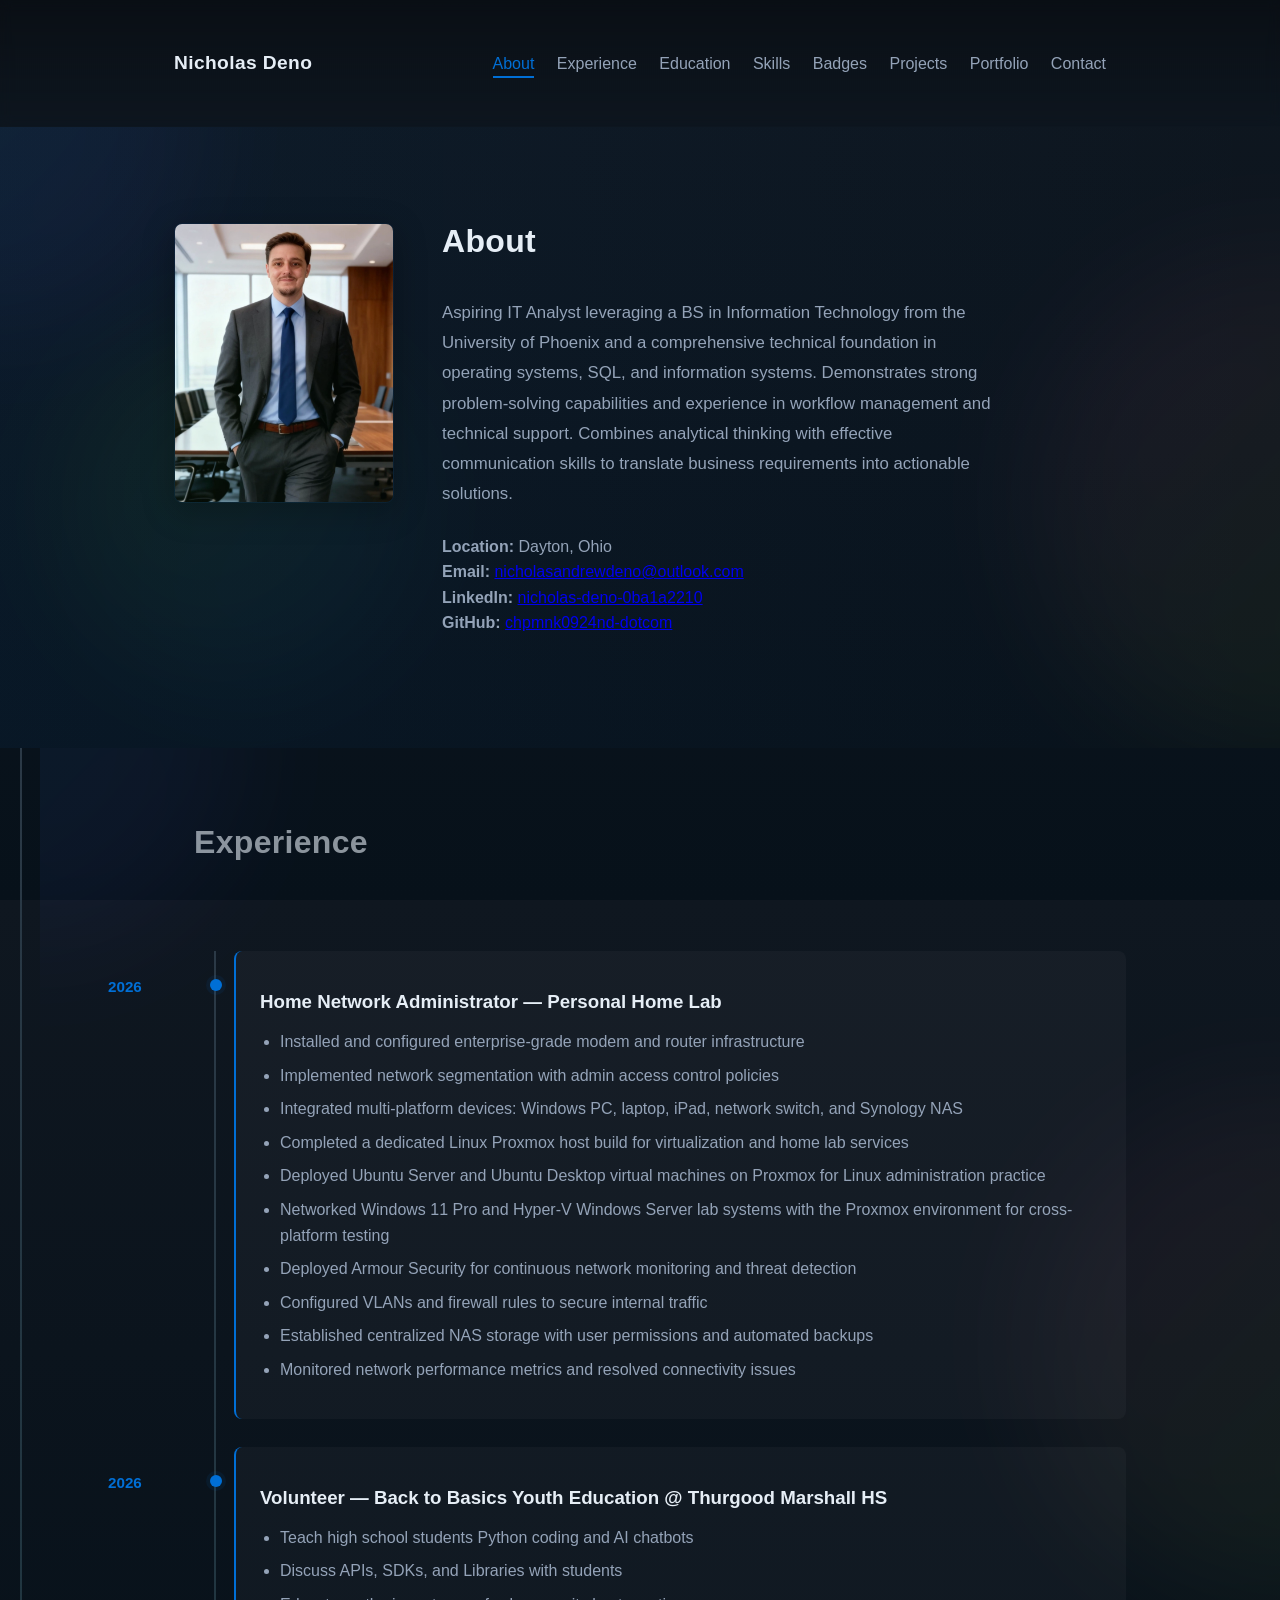
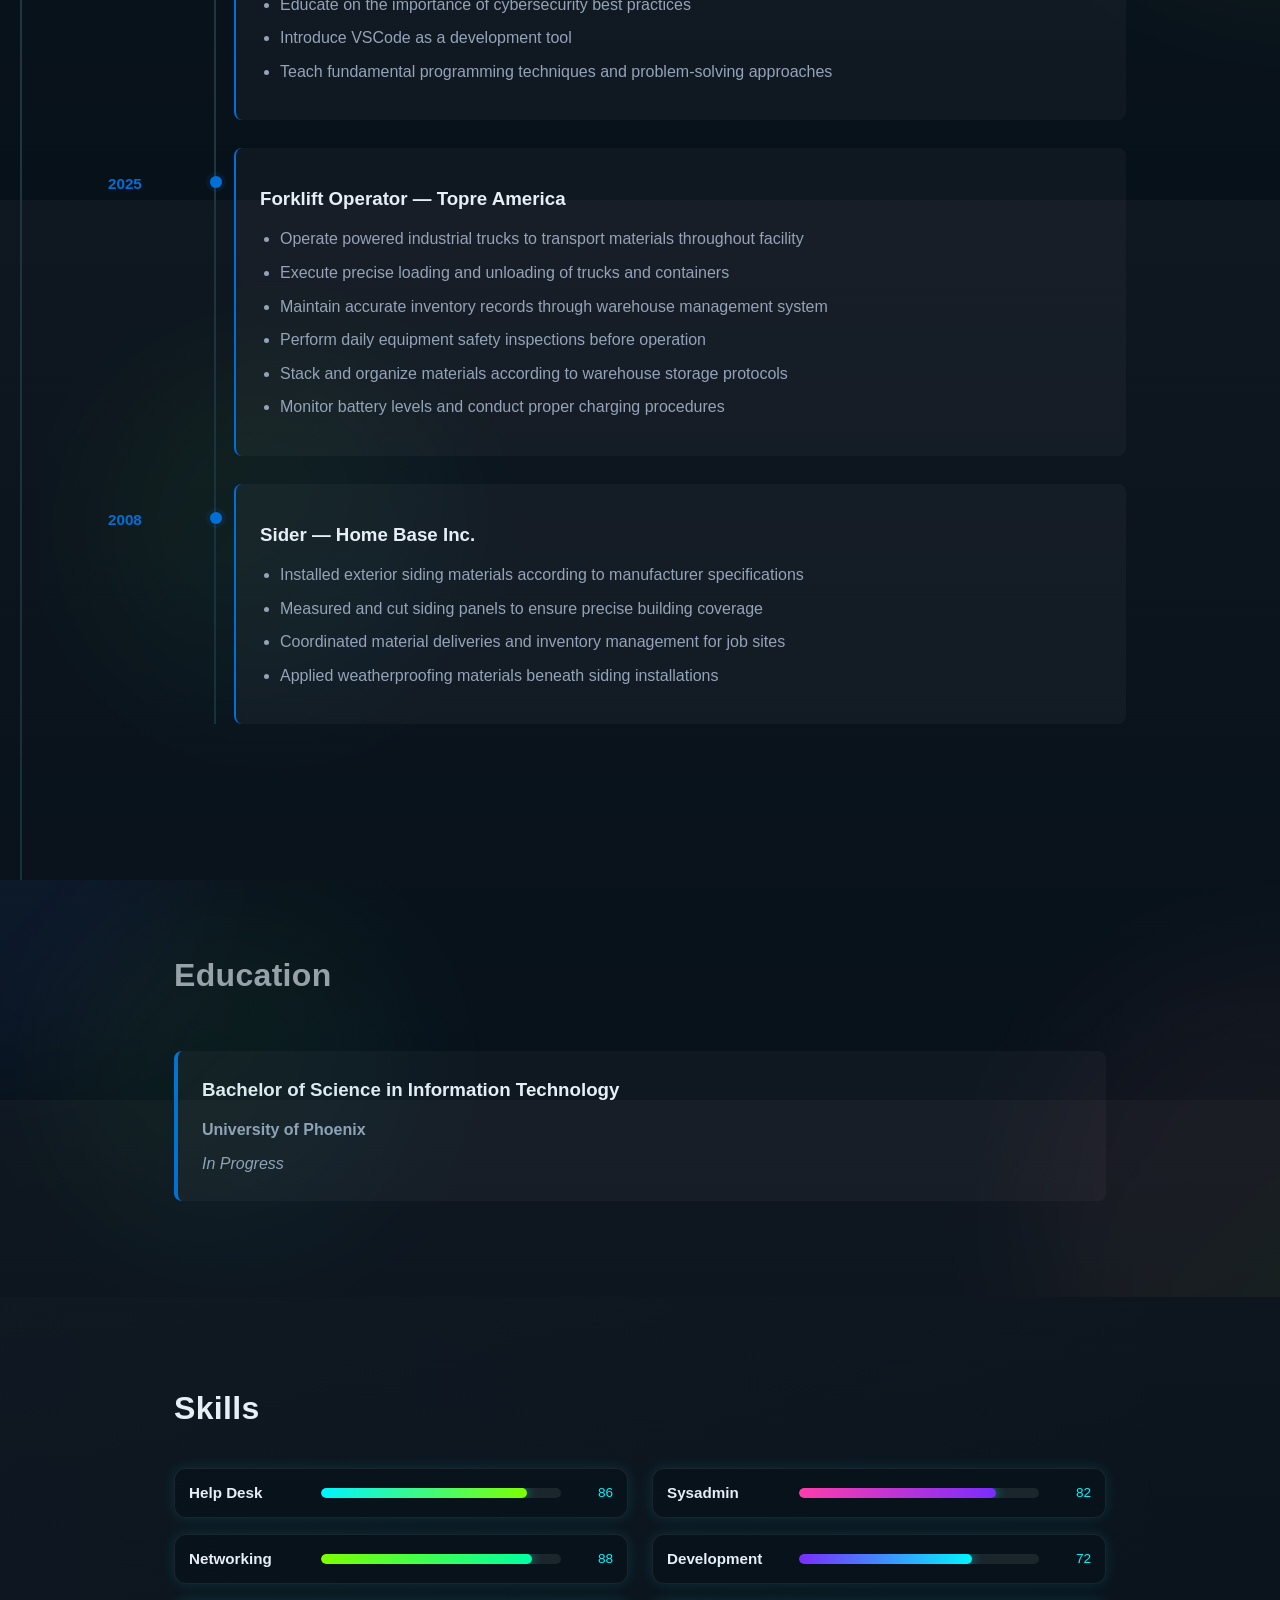
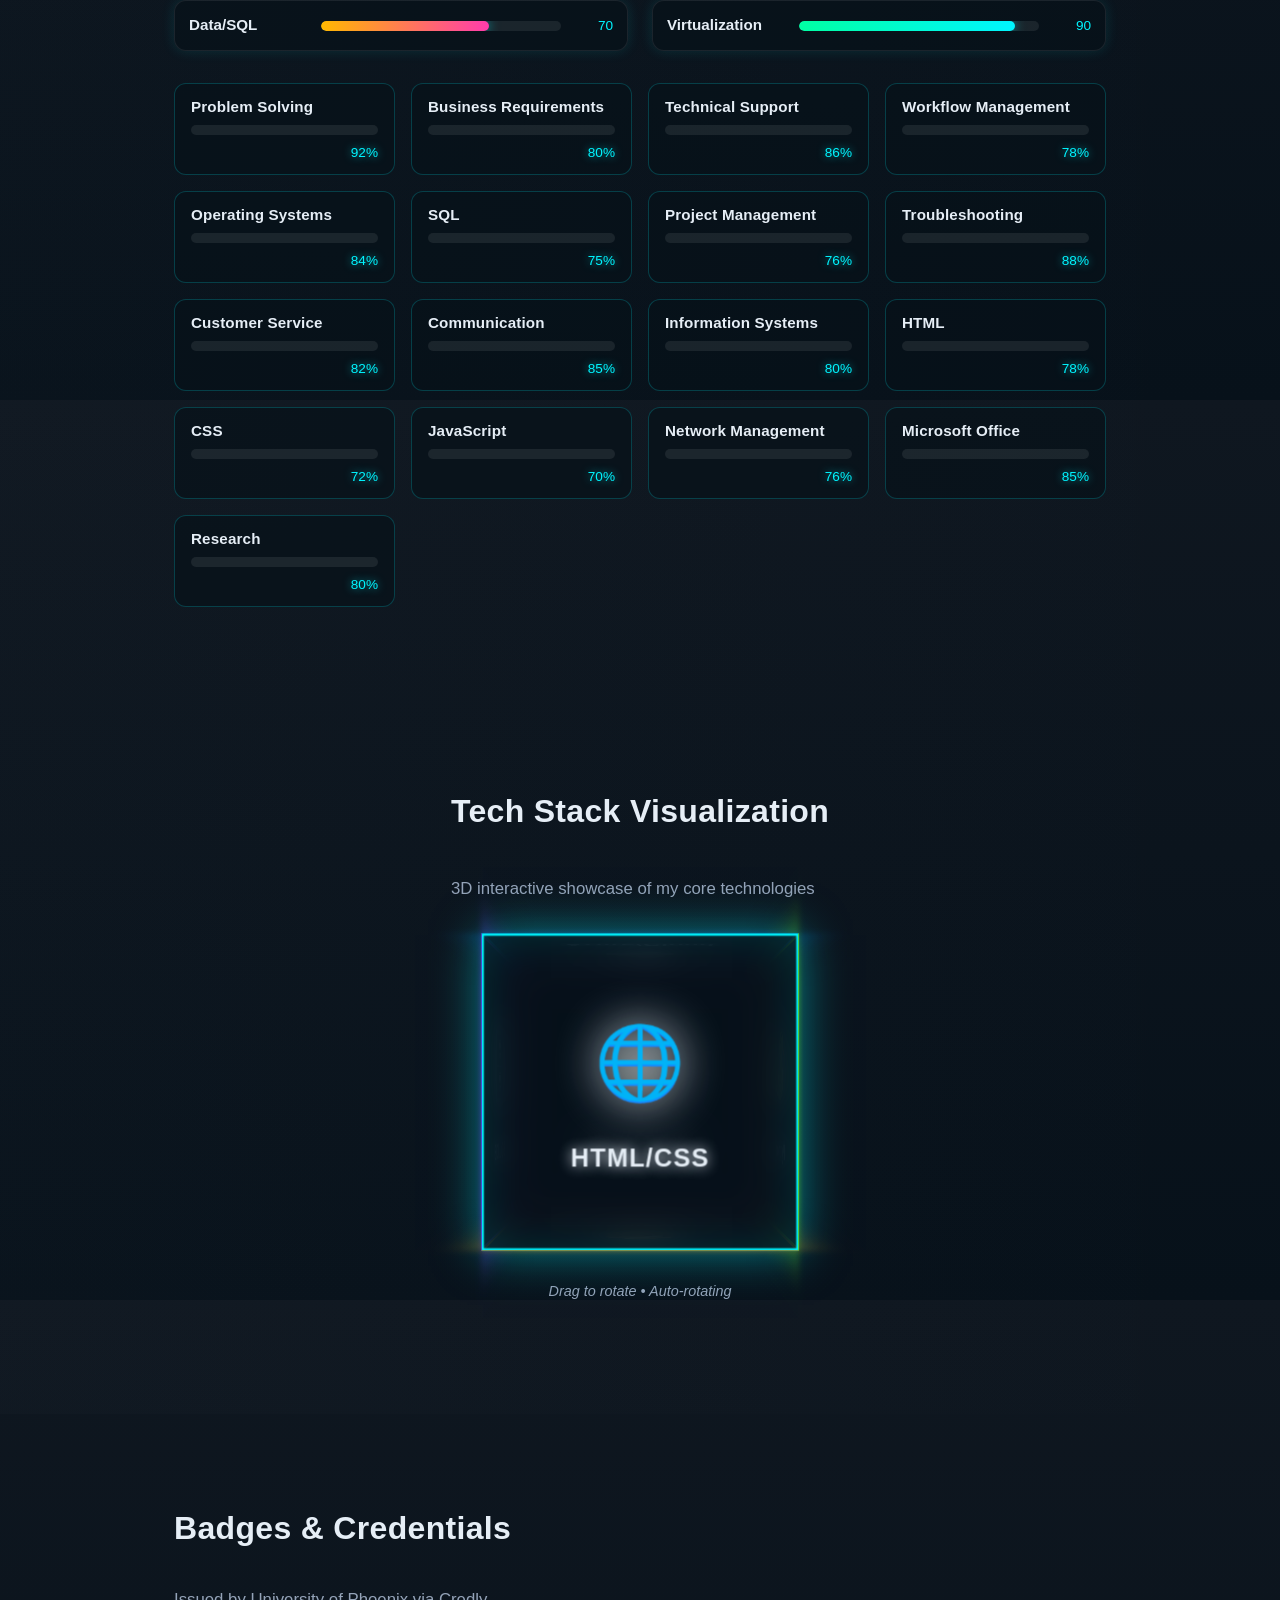
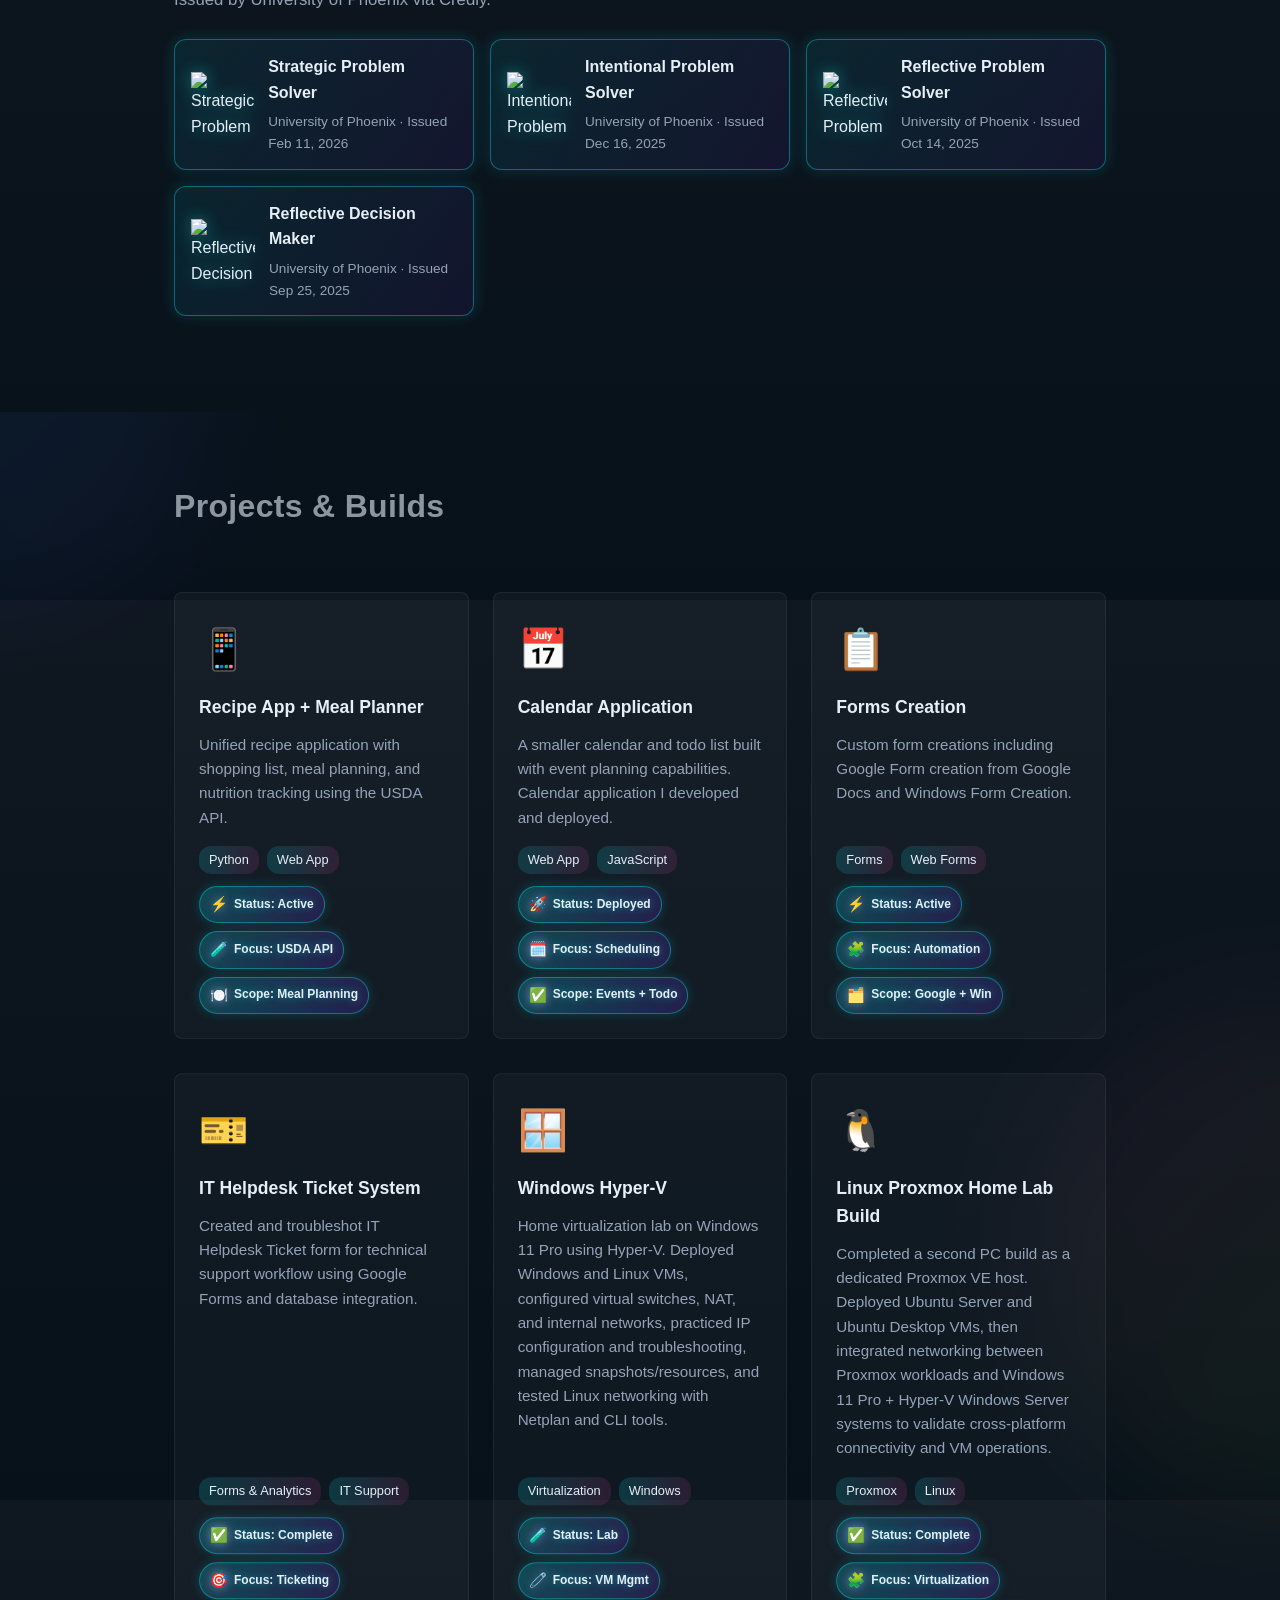
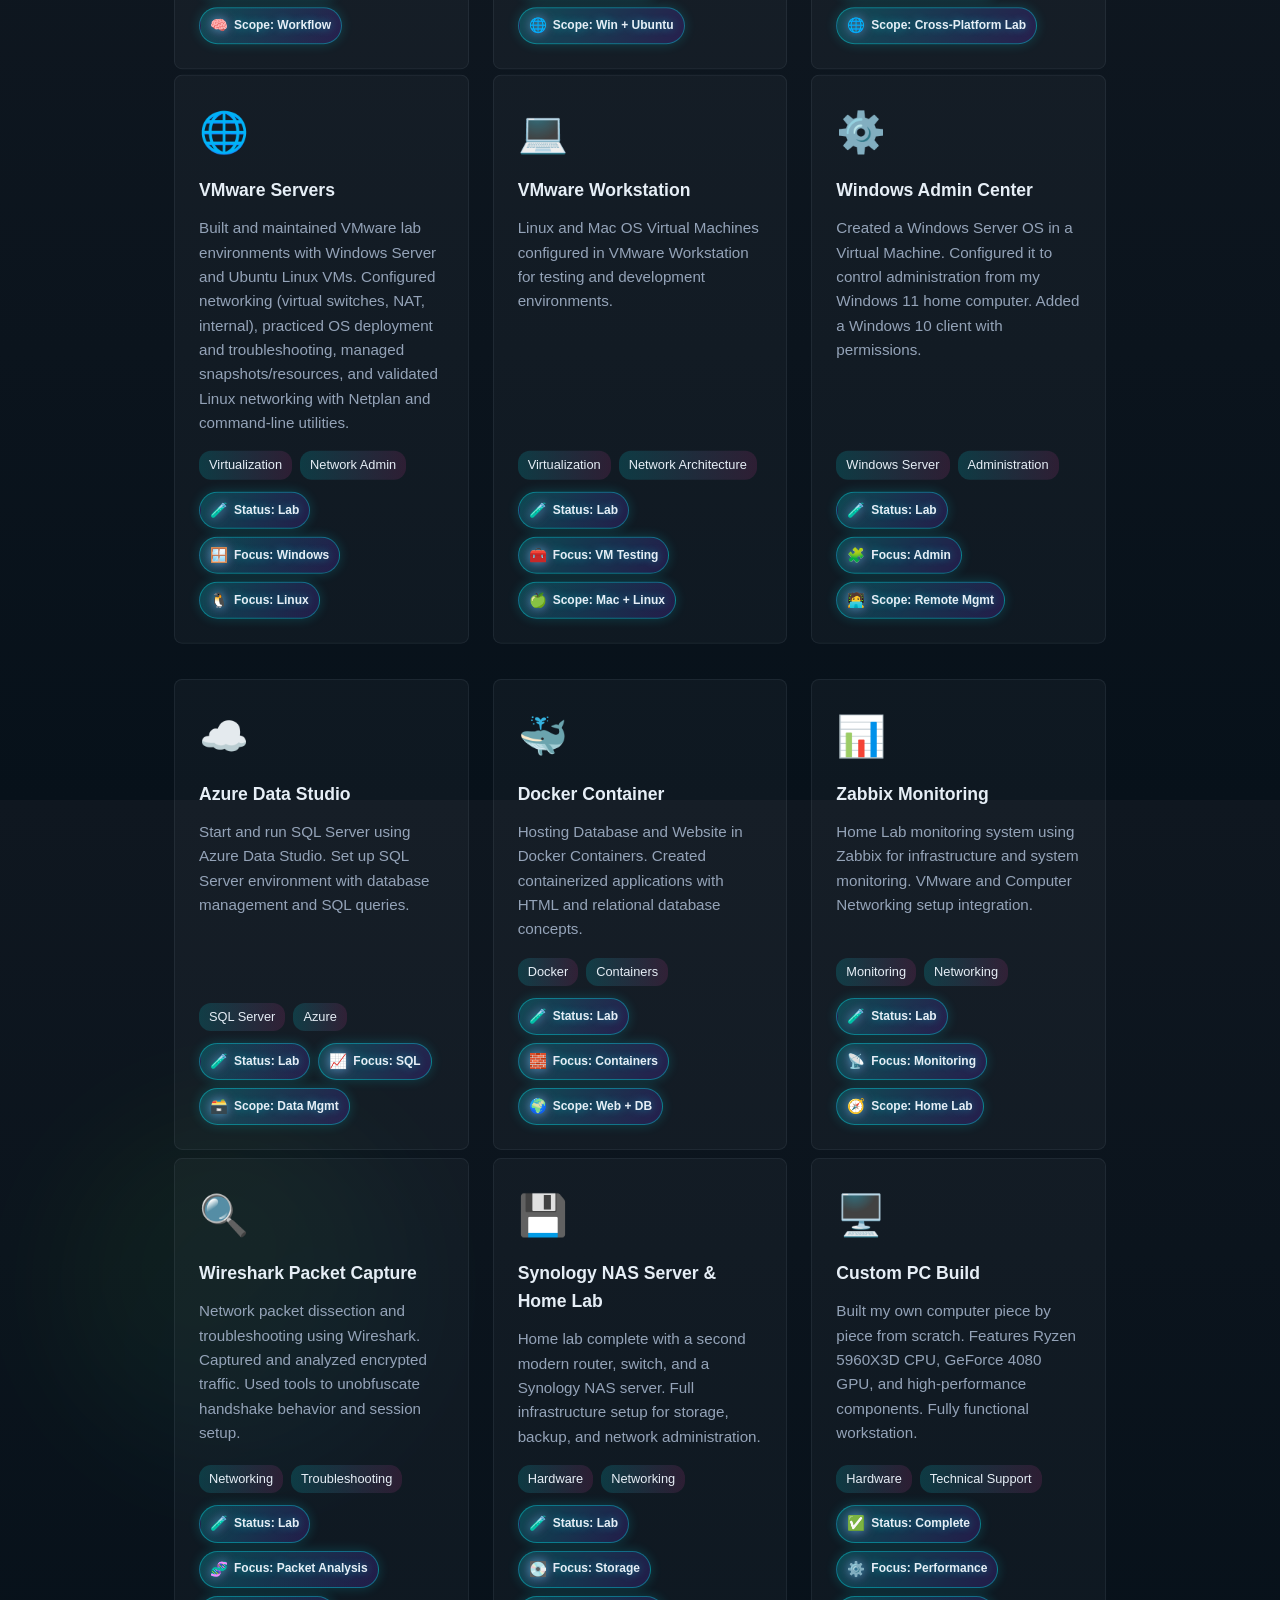
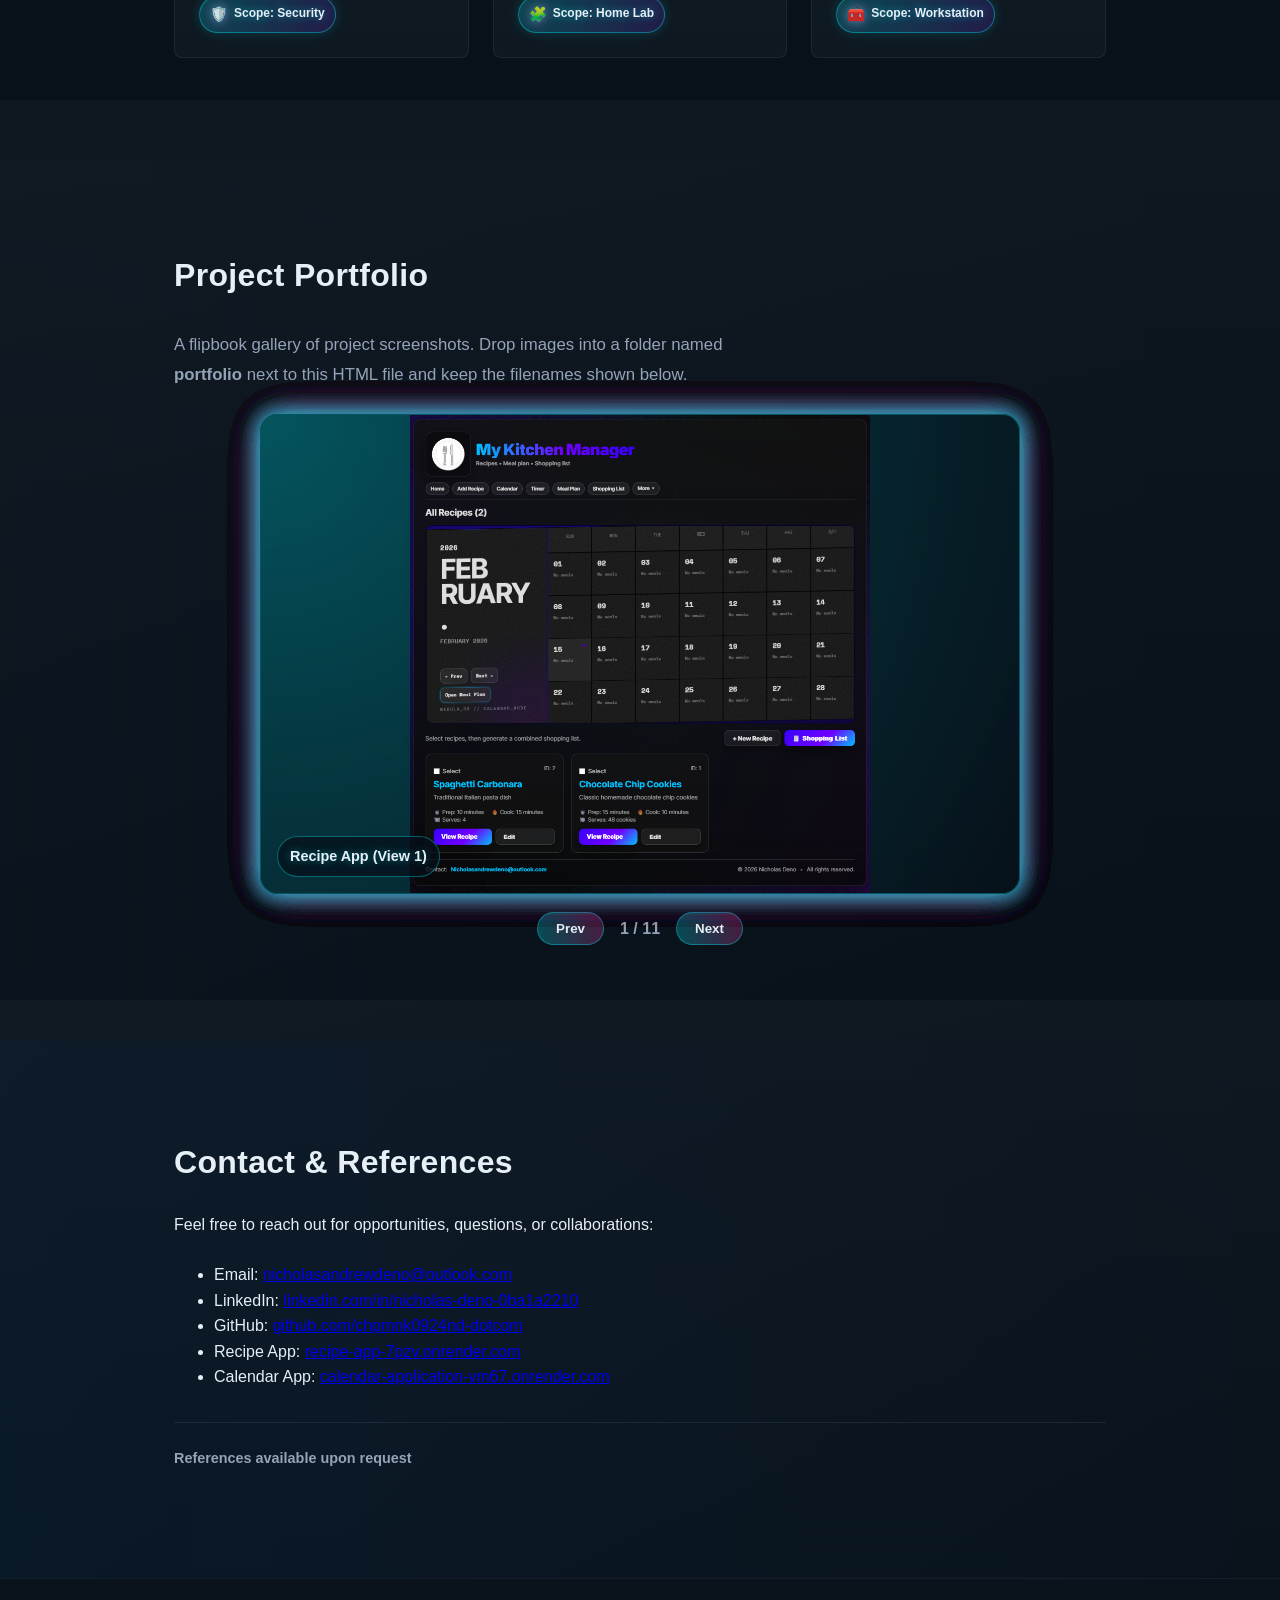
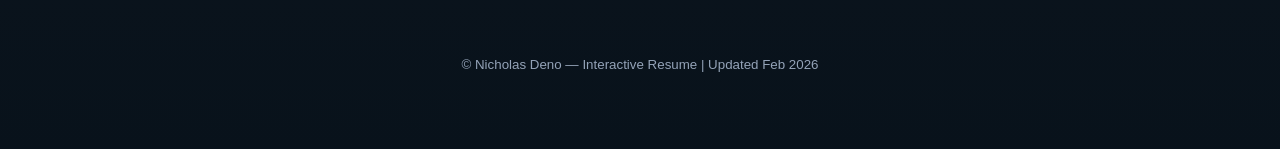
==== commit 9fced95b: "Add Proxmox homelab accomplishments to resume" ====
--- a/index.html
+++ b/index.html
@@ -55,6 +55,9 @@
                 <li>Installed and configured enterprise-grade modem and router infrastructure</li>
                 <li>Implemented network segmentation with admin access control policies</li>
                 <li>Integrated multi-platform devices: Windows PC, laptop, iPad, network switch, and Synology NAS</li>
+                <li>Completed a dedicated Linux Proxmox host build for virtualization and home lab services</li>
+                <li>Deployed Ubuntu Server and Ubuntu Desktop virtual machines on Proxmox for Linux administration practice</li>
+                <li>Networked Windows 11 Pro and Hyper-V Windows Server lab systems with the Proxmox environment for cross-platform testing</li>
                 <li>Deployed Armour Security for continuous network monitoring and threat detection</li>
                 <li>Configured VLANs and firewall rules to secure internal traffic</li>
                 <li>Established centralized NAS storage with user permissions and automated backups</li>
@@ -401,6 +404,21 @@
           </div>
 
           <div class="project-card">
+            <div class="project-icon">🐧</div>
+            <h3>Linux Proxmox Home Lab Build</h3>
+            <p>Completed a second PC build as a dedicated Proxmox VE host. Deployed Ubuntu Server and Ubuntu Desktop VMs, then integrated networking between Proxmox workloads and Windows 11 Pro + Hyper-V Windows Server systems to validate cross-platform connectivity and VM operations.</p>
+            <div class="project-tags">
+              <span class="tag">Proxmox</span>
+              <span class="tag">Linux</span>
+            </div>
+            <div class="project-badges">
+              <span class="badge"><span class="badge-icon">✅</span>Status: Complete</span>
+              <span class="badge"><span class="badge-icon">🧩</span>Focus: Virtualization</span>
+              <span class="badge"><span class="badge-icon">🌐</span>Scope: Cross-Platform Lab</span>
+            </div>
+          </div>
+
+          <div class="project-card">
             <div class="project-icon">🌐</div>
             <h3>VMware Servers</h3>
             <p>Built and maintained VMware lab environments with Windows Server and Ubuntu Linux VMs. Configured networking (virtual switches, NAT, internal), practiced OS deployment and troubleshooting, managed snapshots/resources, and validated Linux networking with Netplan and command-line utilities.</p>
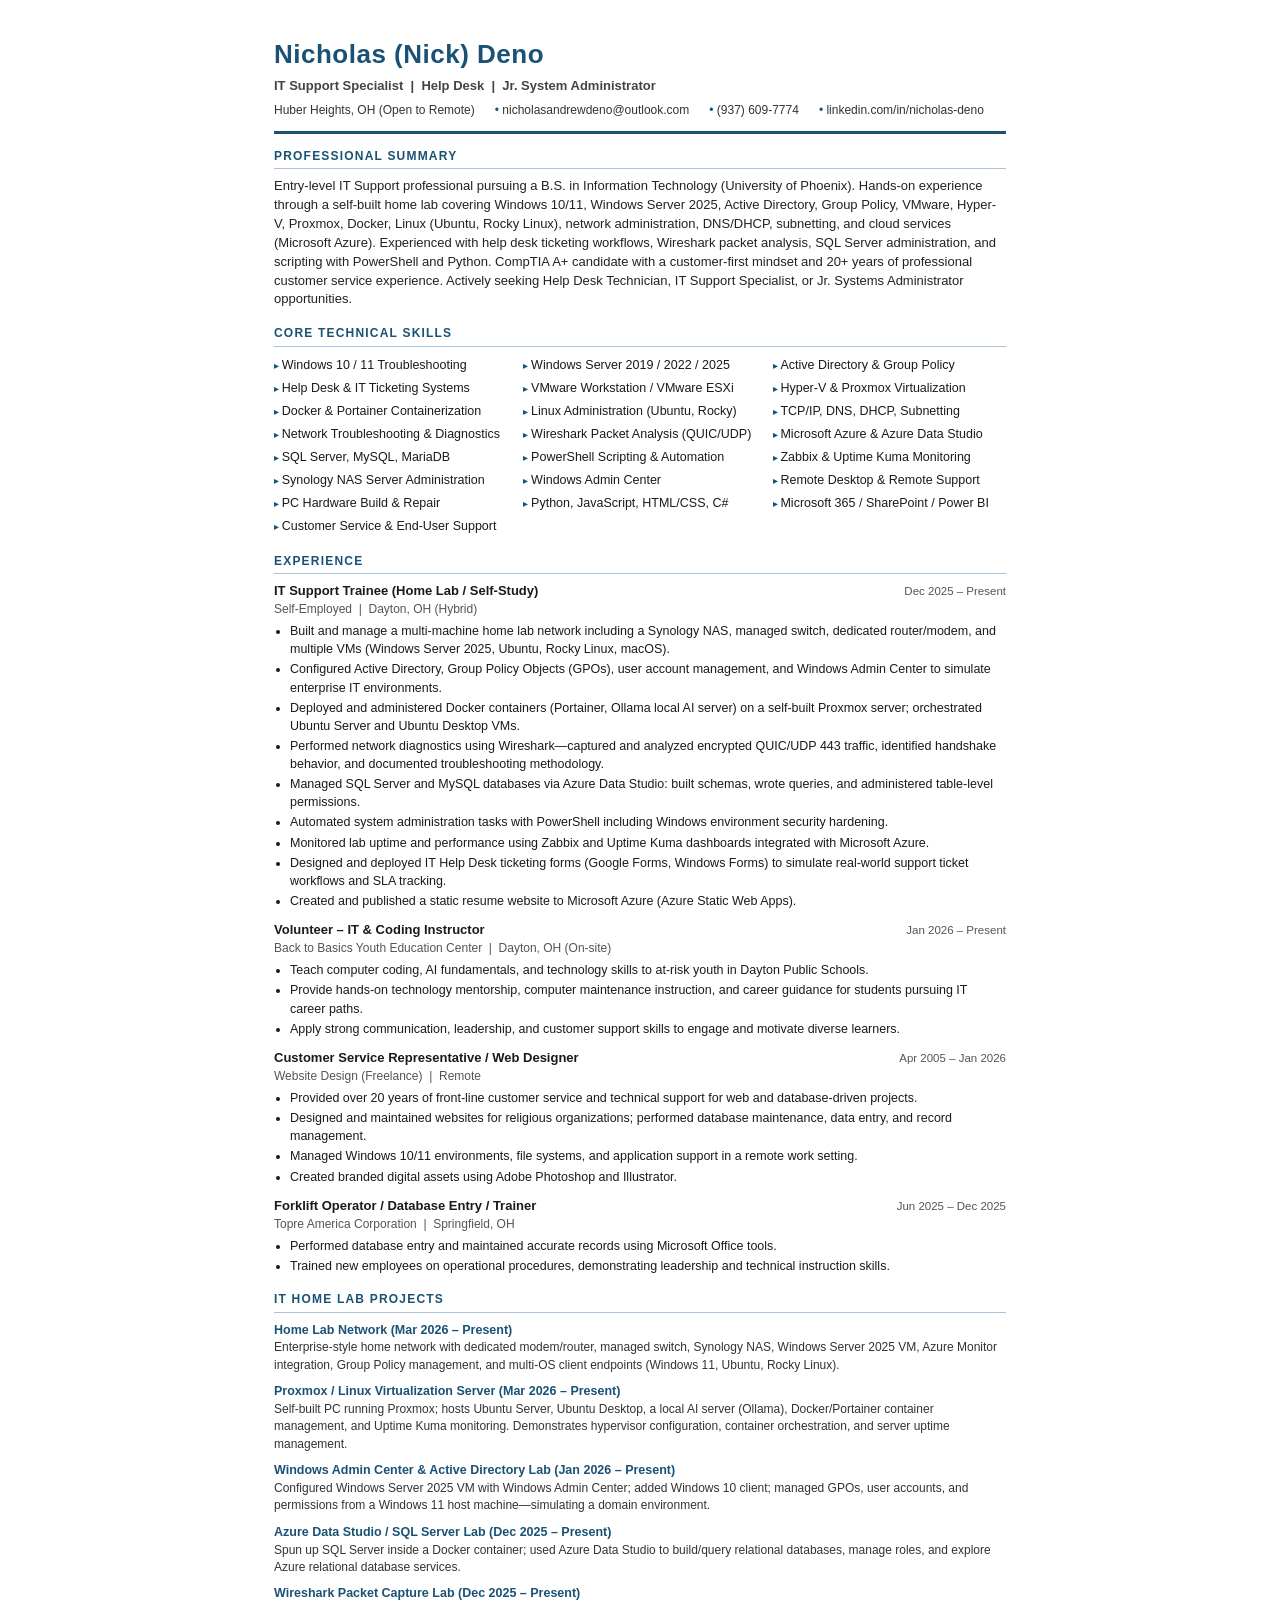
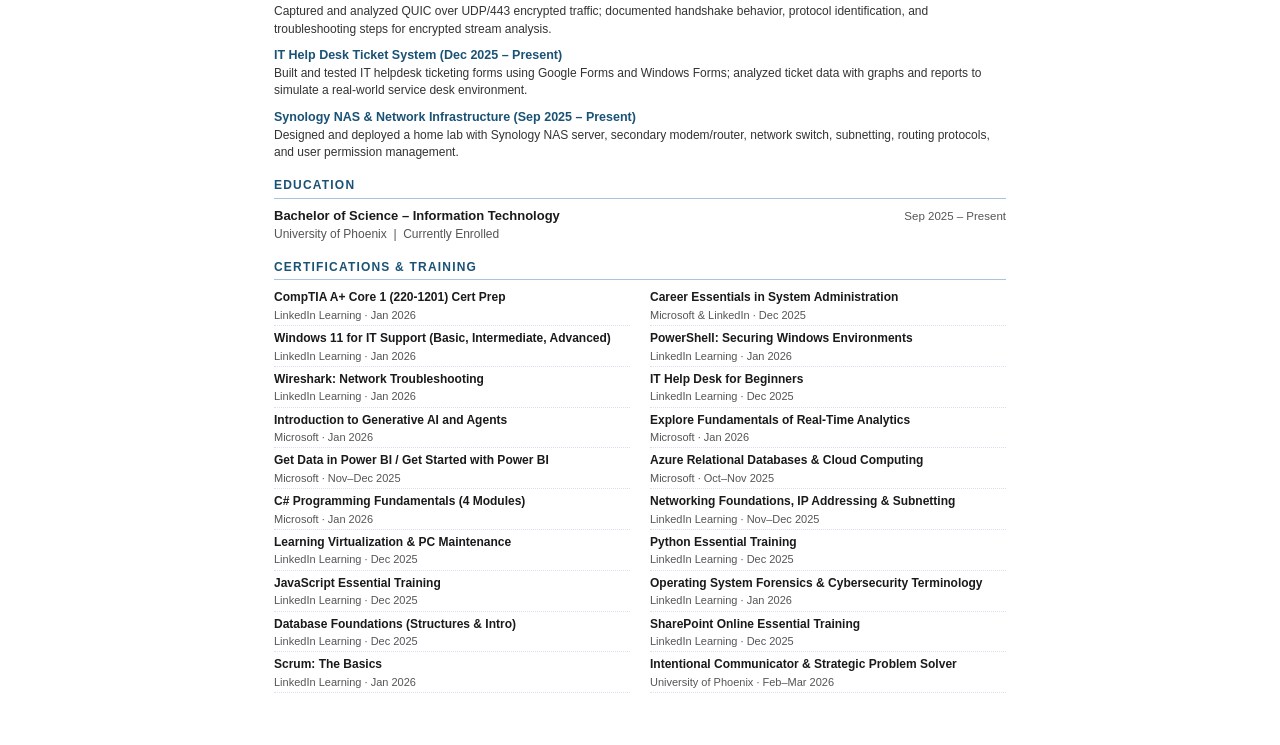
==== commit 00db83bd: "Add ATS-optimized resume" ====
--- a/index.html
+++ b/index.html
@@ -1,766 +1,414 @@
-<!doctype html>
+<!DOCTYPE html>
 <html lang="en">
 <head>
-  <meta charset="utf-8" />
-  <meta name="viewport" content="width=device-width,initial-scale=1" />
-  <title>Interactive Resume — Nicholas Deno</title>
-  <link rel="stylesheet" href="styles.css">
+  <meta charset="UTF-8" />
+  <meta name="viewport" content="width=device-width, initial-scale=1.0" />
+  <title>Nicholas Deno – IT Support Resume</title>
+  <style>
+    * { margin: 0; padding: 0; box-sizing: border-box; }
+
+    body {
+      font-family: 'Segoe UI', Arial, sans-serif;
+      font-size: 13px;
+      color: #1a1a1a;
+      background: #fff;
+      line-height: 1.45;
+    }
+
+    /* ── Page wrapper ── */
+    .page {
+      max-width: 820px;
+      margin: 0 auto;
+      padding: 36px 44px;
+    }
+
+    /* ── Header ── */
+    header {
+      border-bottom: 3px solid #1a5276;
+      padding-bottom: 12px;
+      margin-bottom: 14px;
+    }
+    header h1 {
+      font-size: 26px;
+      font-weight: 700;
+      color: #1a5276;
+      letter-spacing: 0.5px;
+    }
+    header h2 {
+      font-size: 13px;
+      font-weight: 600;
+      color: #444;
+      margin-top: 3px;
+    }
+    .contact-line {
+      margin-top: 6px;
+      display: flex;
+      flex-wrap: wrap;
+      gap: 6px 20px;
+      font-size: 12px;
+      color: #333;
+    }
+    .contact-line span::before {
+      content: "• ";
+      color: #1a5276;
+    }
+    .contact-line span:first-child::before { content: ""; }
+
+    /* ── Section ── */
+    section { margin-bottom: 16px; }
+    .section-title {
+      font-size: 12px;
+      font-weight: 700;
+      letter-spacing: 1.2px;
+      text-transform: uppercase;
+      color: #1a5276;
+      border-bottom: 1px solid #aac4de;
+      padding-bottom: 3px;
+      margin-bottom: 8px;
+    }
+
+    /* ── Summary ── */
+    .summary p { font-size: 13px; color: #222; }
+
+    /* ── Skills grid ── */
+    .skills-grid {
+      display: grid;
+      grid-template-columns: repeat(3, 1fr);
+      gap: 3px 16px;
+    }
+    .skills-grid li {
+      list-style: none;
+      font-size: 12.5px;
+      padding: 1px 0;
+    }
+    .skills-grid li::before {
+      content: "▸ ";
+      color: #1a5276;
+      font-size: 10px;
+    }
+
+    /* ── Experience / Education entries ── */
+    .entry { margin-bottom: 11px; }
+    .entry-header {
+      display: flex;
+      justify-content: space-between;
+      align-items: baseline;
+      flex-wrap: wrap;
+      gap: 2px;
+    }
+    .entry-title {
+      font-weight: 700;
+      font-size: 13px;
+      color: #1a1a1a;
+    }
+    .entry-date {
+      font-size: 11.5px;
+      color: #555;
+      white-space: nowrap;
+    }
+    .entry-sub {
+      font-size: 12px;
+      color: #555;
+      margin-bottom: 4px;
+    }
+    .entry ul {
+      padding-left: 16px;
+    }
+    .entry ul li {
+      margin-bottom: 2px;
+      font-size: 12.5px;
+    }
+
+    /* ── Certifications ── */
+    .certs-grid {
+      display: grid;
+      grid-template-columns: repeat(2, 1fr);
+      gap: 3px 20px;
+    }
+    .certs-grid li {
+      list-style: none;
+      font-size: 12px;
+      padding: 1px 0;
+      border-bottom: 1px dotted #dde;
+    }
+    .certs-grid li .cert-name { font-weight: 600; }
+    .certs-grid li .cert-issuer { color: #555; font-size: 11px; }
+
+    /* ── Projects ── */
+    .project-entry { margin-bottom: 8px; }
+    .project-entry .project-title { font-weight: 700; font-size: 12.5px; color: #1a5276; }
+    .project-entry p { font-size: 12px; color: #333; }
+
+    /* ── Print ── */
+    @media print {
+      body { font-size: 12px; }
+      .page { padding: 20px 28px; }
+      header h1 { font-size: 22px; }
+    }
+  </style>
 </head>
 <body>
-  <header class="site-header">
-    <div class="container header-inner">
-      <h1 class="name">Nicholas Deno</h1>
-      <nav class="main-nav">
-        <a href="#about">About</a>
-        <a href="#experience">Experience</a>
-        <a href="#education">Education</a>
-        <a href="#skills">Skills</a>
-        <a href="#badges">Badges</a>
-        <a href="#projects">Projects</a>
-        <a href="#portfolio">Portfolio</a>
-        <a href="#contact">Contact</a>
-      </nav>
+<div class="page">
+
+  <!-- ══════════════════ HEADER ══════════════════ -->
+  <header>
+    <h1>Nicholas (Nick) Deno</h1>
+    <h2>IT Support Specialist &nbsp;|&nbsp; Help Desk &nbsp;|&nbsp; Jr. System Administrator</h2>
+    <div class="contact-line">
+      <span>Huber Heights, OH (Open to Remote)</span>
+      <span>nicholasandrewdeno@outlook.com</span>
+      <span>(937) 609-7774</span>
+      <span>linkedin.com/in/nicholas-deno</span>
     </div>
   </header>
 
-  <main>
-    <section id="about" class="panel about panel--accent">
-      <div class="container">
-        <div class="about-wrapper">
-          <div class="about-image">
-            <img src="profile.jpg" alt="Nicholas Deno" />
-          </div>
-          <div class="about-content">
-            <h2>About</h2>
-            <p class="lead">Aspiring IT Analyst leveraging a BS in Information Technology from the University of Phoenix and a comprehensive technical foundation in operating systems, SQL, and information systems. Demonstrates strong problem-solving capabilities and experience in workflow management and technical support. Combines analytical thinking with effective communication skills to translate business requirements into actionable solutions.</p>
-            <p style="margin-top: 24px; color: #94a3b8;">
-              <strong>Location:</strong> Dayton, Ohio<br>
-              <strong>Email:</strong> <a href="mailto:nicholasandrewdeno@outlook.com">nicholasandrewdeno@outlook.com</a><br>
-              <strong>LinkedIn:</strong> <a href="https://www.linkedin.com/in/nicholas-deno-0ba1a2210/" target="_blank">nicholas-deno-0ba1a2210</a><br>
-              <strong>GitHub:</strong> <a href="https://github.com/chpmnk0924nd-dotcom" target="_blank">chpmnk0924nd-dotcom</a>
-            </p>
-          </div>
-        </div>
+  <!-- ══════════════════ SUMMARY ══════════════════ -->
+  <section class="summary">
+    <div class="section-title">Professional Summary</div>
+    <p>
+      Entry-level IT Support professional pursuing a B.S. in Information Technology (University of Phoenix).
+      Hands-on experience through a self-built home lab covering Windows 10/11, Windows Server 2025, Active Directory,
+      Group Policy, VMware, Hyper-V, Proxmox, Docker, Linux (Ubuntu, Rocky Linux), network administration,
+      DNS/DHCP, subnetting, and cloud services (Microsoft Azure). Experienced with help desk ticketing workflows,
+      Wireshark packet analysis, SQL Server administration, and scripting with PowerShell and Python.
+      CompTIA A+ candidate with a customer-first mindset and 20+ years of professional customer service experience.
+      Actively seeking Help Desk Technician, IT Support Specialist, or Jr. Systems Administrator opportunities.
+    </p>
+  </section>
+
+  <!-- ══════════════════ CORE SKILLS ══════════════════ -->
+  <section>
+    <div class="section-title">Core Technical Skills</div>
+    <ul class="skills-grid">
+      <li>Windows 10 / 11 Troubleshooting</li>
+      <li>Windows Server 2019 / 2022 / 2025</li>
+      <li>Active Directory &amp; Group Policy</li>
+      <li>Help Desk &amp; IT Ticketing Systems</li>
+      <li>VMware Workstation / VMware ESXi</li>
+      <li>Hyper-V &amp; Proxmox Virtualization</li>
+      <li>Docker &amp; Portainer Containerization</li>
+      <li>Linux Administration (Ubuntu, Rocky)</li>
+      <li>TCP/IP, DNS, DHCP, Subnetting</li>
+      <li>Network Troubleshooting &amp; Diagnostics</li>
+      <li>Wireshark Packet Analysis (QUIC/UDP)</li>
+      <li>Microsoft Azure &amp; Azure Data Studio</li>
+      <li>SQL Server, MySQL, MariaDB</li>
+      <li>PowerShell Scripting &amp; Automation</li>
+      <li>Zabbix &amp; Uptime Kuma Monitoring</li>
+      <li>Synology NAS Server Administration</li>
+      <li>Windows Admin Center</li>
+      <li>Remote Desktop &amp; Remote Support</li>
+      <li>PC Hardware Build &amp; Repair</li>
+      <li>Python, JavaScript, HTML/CSS, C#</li>
+      <li>Microsoft 365 / SharePoint / Power BI</li>
+      <li>Customer Service &amp; End-User Support</li>
+    </ul>
+  </section>
+
+  <!-- ══════════════════ EXPERIENCE ══════════════════ -->
+  <section>
+    <div class="section-title">Experience</div>
+
+    <div class="entry">
+      <div class="entry-header">
+        <span class="entry-title">IT Support Trainee (Home Lab / Self-Study)</span>
+        <span class="entry-date">Dec 2025 – Present</span>
       </div>
-    </section>
-
-    <section id="experience" class="panel timeline">
-      <div class="container">
-        <h2>Experience</h2>
-        <div class="timeline-wrap">
-          <div class="timeline">
-            <article class="timeline-item" data-year="2026">
-              <h3>Home Network Administrator — Personal Home Lab</h3>
-              <ul>
-                <li>Installed and configured enterprise-grade modem and router infrastructure</li>
-                <li>Implemented network segmentation with admin access control policies</li>
-                <li>Integrated multi-platform devices: Windows PC, laptop, iPad, network switch, and Synology NAS</li>
-                <li>Completed a dedicated Linux Proxmox host build for virtualization and home lab services</li>
-                <li>Deployed Ubuntu Server and Ubuntu Desktop virtual machines on Proxmox for Linux administration practice</li>
-                <li>Networked Windows 11 Pro and Hyper-V Windows Server lab systems with the Proxmox environment for cross-platform testing</li>
-                <li>Deployed Armour Security for continuous network monitoring and threat detection</li>
-                <li>Configured VLANs and firewall rules to secure internal traffic</li>
-                <li>Established centralized NAS storage with user permissions and automated backups</li>
-                <li>Monitored network performance metrics and resolved connectivity issues</li>
-              </ul>
-            </article>
-
-            <article class="timeline-item" data-year="2026">
-              <h3>Volunteer — Back to Basics Youth Education @ Thurgood Marshall HS</h3>
-              <ul>
-                <li>Teach high school students Python coding and AI chatbots</li>
-                <li>Discuss APIs, SDKs, and Libraries with students</li>
-                <li>Educate on the importance of cybersecurity best practices</li>
-                <li>Introduce VSCode as a development tool</li>
-                <li>Teach fundamental programming techniques and problem-solving approaches</li>
-              </ul>
-            </article>
-
-            <article class="timeline-item" data-year="2025">
-              <h3>Forklift Operator — Topre America</h3>
-              <ul>
-                <li>Operate powered industrial trucks to transport materials throughout facility</li>
-                <li>Execute precise loading and unloading of trucks and containers</li>
-                <li>Maintain accurate inventory records through warehouse management system</li>
-                <li>Perform daily equipment safety inspections before operation</li>
-                <li>Stack and organize materials according to warehouse storage protocols</li>
-                <li>Monitor battery levels and conduct proper charging procedures</li>
-              </ul>
-            </article>
-
-            <article class="timeline-item" data-year="2008">
-              <h3>Sider — Home Base Inc.</h3>
-              <ul>
-                <li>Installed exterior siding materials according to manufacturer specifications</li>
-                <li>Measured and cut siding panels to ensure precise building coverage</li>
-                <li>Coordinated material deliveries and inventory management for job sites</li>
-                <li>Applied weatherproofing materials beneath siding installations</li>
-              </ul>
-            </article>
-          </div>
-        </div>
+      <div class="entry-sub">Self-Employed &nbsp;|&nbsp; Dayton, OH (Hybrid)</div>
+      <ul>
+        <li>Built and manage a multi-machine home lab network including a Synology NAS, managed switch, dedicated router/modem, and multiple VMs (Windows Server 2025, Ubuntu, Rocky Linux, macOS).</li>
+        <li>Configured Active Directory, Group Policy Objects (GPOs), user account management, and Windows Admin Center to simulate enterprise IT environments.</li>
+        <li>Deployed and administered Docker containers (Portainer, Ollama local AI server) on a self-built Proxmox server; orchestrated Ubuntu Server and Ubuntu Desktop VMs.</li>
+        <li>Performed network diagnostics using Wireshark—captured and analyzed encrypted QUIC/UDP 443 traffic, identified handshake behavior, and documented troubleshooting methodology.</li>
+        <li>Managed SQL Server and MySQL databases via Azure Data Studio: built schemas, wrote queries, and administered table-level permissions.</li>
+        <li>Automated system administration tasks with PowerShell including Windows environment security hardening.</li>
+        <li>Monitored lab uptime and performance using Zabbix and Uptime Kuma dashboards integrated with Microsoft Azure.</li>
+        <li>Designed and deployed IT Help Desk ticketing forms (Google Forms, Windows Forms) to simulate real-world support ticket workflows and SLA tracking.</li>
+        <li>Created and published a static resume website to Microsoft Azure (Azure Static Web Apps).</li>
+      </ul>
+    </div>
+
+    <div class="entry">
+      <div class="entry-header">
+        <span class="entry-title">Volunteer – IT &amp; Coding Instructor</span>
+        <span class="entry-date">Jan 2026 – Present</span>
       </div>
-    </section>
-
-    <section id="education" class="panel">
-      <div class="container">
-        <h2>Education</h2>
-        <div style="padding: 24px; background: rgba(255,255,255,0.03); border-radius: 8px; border-left: 4px solid var(--accent);">
-          <h3 style="margin-top: 0;">Bachelor of Science in Information Technology</h3>
-          <p style="margin: 8px 0; color: #94a3b8;"><strong>University of Phoenix</strong></p>
-          <p style="margin: 0; color: #94a3b8;"><em>In Progress</em></p>
-        </div>
+      <div class="entry-sub">Back to Basics Youth Education Center &nbsp;|&nbsp; Dayton, OH (On-site)</div>
+      <ul>
+        <li>Teach computer coding, AI fundamentals, and technology skills to at-risk youth in Dayton Public Schools.</li>
+        <li>Provide hands-on technology mentorship, computer maintenance instruction, and career guidance for students pursuing IT career paths.</li>
+        <li>Apply strong communication, leadership, and customer support skills to engage and motivate diverse learners.</li>
+      </ul>
+    </div>
+
+    <div class="entry">
+      <div class="entry-header">
+        <span class="entry-title">Customer Service Representative / Web Designer</span>
+        <span class="entry-date">Apr 2005 – Jan 2026</span>
       </div>
-    </section>
-
-    <section id="skills" class="panel panel--muted">
-      <div class="container">
-        <h2>Skills</h2>
-        <div class="role-chart">
-          <div class="role-bar role-help" style="--level: 86%;">
-            <span class="role-label">Help Desk</span>
-            <span class="role-meter"><span class="role-fill"></span></span>
-            <span class="role-value">86</span>
-          </div>
-          <div class="role-bar role-sys" style="--level: 82%;">
-            <span class="role-label">Sysadmin</span>
-            <span class="role-meter"><span class="role-fill"></span></span>
-            <span class="role-value">82</span>
-          </div>
-          <div class="role-bar role-net" style="--level: 88%;">
-            <span class="role-label">Networking</span>
-            <span class="role-meter"><span class="role-fill"></span></span>
-            <span class="role-value">88</span>
-          </div>
-          <div class="role-bar role-dev" style="--level: 72%;">
-            <span class="role-label">Development</span>
-            <span class="role-meter"><span class="role-fill"></span></span>
-            <span class="role-value">72</span>
-          </div>
-          <div class="role-bar role-data" style="--level: 70%;">
-            <span class="role-label">Data/SQL</span>
-            <span class="role-meter"><span class="role-fill"></span></span>
-            <span class="role-value">70</span>
-          </div>
-          <div class="role-bar role-virt" style="--level: 90%;">
-            <span class="role-label">Virtualization</span>
-            <span class="role-meter"><span class="role-fill"></span></span>
-            <span class="role-value">90</span>
-          </div>
-        </div>
-        <div class="skills-bars">
-          <button class="skill-bar" style="--level: 92%;">
-            <span class="skill-label">Problem Solving</span>
-            <span class="skill-meter"><span class="skill-fill"></span></span>
-            <span class="skill-value">92%</span>
-          </button>
-          <button class="skill-bar" style="--level: 80%;">
-            <span class="skill-label">Business Requirements</span>
-            <span class="skill-meter"><span class="skill-fill"></span></span>
-            <span class="skill-value">80%</span>
-          </button>
-          <button class="skill-bar" style="--level: 86%;">
-            <span class="skill-label">Technical Support</span>
-            <span class="skill-meter"><span class="skill-fill"></span></span>
-            <span class="skill-value">86%</span>
-          </button>
-          <button class="skill-bar" style="--level: 78%;">
-            <span class="skill-label">Workflow Management</span>
-            <span class="skill-meter"><span class="skill-fill"></span></span>
-            <span class="skill-value">78%</span>
-          </button>
-          <button class="skill-bar" style="--level: 84%;">
-            <span class="skill-label">Operating Systems</span>
-            <span class="skill-meter"><span class="skill-fill"></span></span>
-            <span class="skill-value">84%</span>
-          </button>
-          <button class="skill-bar" style="--level: 75%;">
-            <span class="skill-label">SQL</span>
-            <span class="skill-meter"><span class="skill-fill"></span></span>
-            <span class="skill-value">75%</span>
-          </button>
-          <button class="skill-bar" style="--level: 76%;">
-            <span class="skill-label">Project Management</span>
-            <span class="skill-meter"><span class="skill-fill"></span></span>
-            <span class="skill-value">76%</span>
-          </button>
-          <button class="skill-bar" style="--level: 88%;">
-            <span class="skill-label">Troubleshooting</span>
-            <span class="skill-meter"><span class="skill-fill"></span></span>
-            <span class="skill-value">88%</span>
-          </button>
-          <button class="skill-bar" style="--level: 82%;">
-            <span class="skill-label">Customer Service</span>
-            <span class="skill-meter"><span class="skill-fill"></span></span>
-            <span class="skill-value">82%</span>
-          </button>
-          <button class="skill-bar" style="--level: 85%;">
-            <span class="skill-label">Communication</span>
-            <span class="skill-meter"><span class="skill-fill"></span></span>
-            <span class="skill-value">85%</span>
-          </button>
-          <button class="skill-bar" style="--level: 80%;">
-            <span class="skill-label">Information Systems</span>
-            <span class="skill-meter"><span class="skill-fill"></span></span>
-            <span class="skill-value">80%</span>
-          </button>
-          <button class="skill-bar" style="--level: 78%;">
-            <span class="skill-label">HTML</span>
-            <span class="skill-meter"><span class="skill-fill"></span></span>
-            <span class="skill-value">78%</span>
-          </button>
-          <button class="skill-bar" style="--level: 72%;">
-            <span class="skill-label">CSS</span>
-            <span class="skill-meter"><span class="skill-fill"></span></span>
-            <span class="skill-value">72%</span>
-          </button>
-          <button class="skill-bar" style="--level: 70%;">
-            <span class="skill-label">JavaScript</span>
-            <span class="skill-meter"><span class="skill-fill"></span></span>
-            <span class="skill-value">70%</span>
-          </button>
-          <button class="skill-bar" style="--level: 76%;">
-            <span class="skill-label">Network Management</span>
-            <span class="skill-meter"><span class="skill-fill"></span></span>
-            <span class="skill-value">76%</span>
-          </button>
-          <button class="skill-bar" style="--level: 85%;">
-            <span class="skill-label">Microsoft Office</span>
-            <span class="skill-meter"><span class="skill-fill"></span></span>
-            <span class="skill-value">85%</span>
-          </button>
-          <button class="skill-bar" style="--level: 80%;">
-            <span class="skill-label">Research</span>
-            <span class="skill-meter"><span class="skill-fill"></span></span>
-            <span class="skill-value">80%</span>
-          </button>
-        </div>
+      <div class="entry-sub">Website Design (Freelance) &nbsp;|&nbsp; Remote</div>
+      <ul>
+        <li>Provided over 20 years of front-line customer service and technical support for web and database-driven projects.</li>
+        <li>Designed and maintained websites for religious organizations; performed database maintenance, data entry, and record management.</li>
+        <li>Managed Windows 10/11 environments, file systems, and application support in a remote work setting.</li>
+        <li>Created branded digital assets using Adobe Photoshop and Illustrator.</li>
+      </ul>
+    </div>
+
+    <div class="entry">
+      <div class="entry-header">
+        <span class="entry-title">Forklift Operator / Database Entry / Trainer</span>
+        <span class="entry-date">Jun 2025 – Dec 2025</span>
       </div>
-    </section>
-
-    <!-- 3D Tech Stack Cube -->
-    <section class="panel panel--muted cube-section">
-      <div class="container">
-        <h2>Tech Stack Visualization</h2>
-        <p class="lead">3D interactive showcase of my core technologies</p>
-        <div class="cube-container">
-          <div class="cube" id="techCube">
-            <div class="cube-face cube-face--front">
-              <div class="face-content">
-                <span class="face-icon">🌐</span>
-                <span class="face-label">HTML/CSS</span>
-              </div>
-            </div>
-            <div class="cube-face cube-face--back">
-              <div class="face-content">
-                <span class="face-icon">⚡</span>
-                <span class="face-label">JavaScript</span>
-              </div>
-            </div>
-            <div class="cube-face cube-face--right">
-              <div class="face-content">
-                <span class="face-icon">🐍</span>
-                <span class="face-label">Python</span>
-              </div>
-            </div>
-            <div class="cube-face cube-face--left">
-              <div class="face-content">
-                <span class="face-icon">🗄️</span>
-                <span class="face-label">SQL/DB</span>
-              </div>
-            </div>
-            <div class="cube-face cube-face--top">
-              <div class="face-content">
-                <span class="face-icon">☁️</span>
-                <span class="face-label">Azure/Cloud</span>
-              </div>
-            </div>
-            <div class="cube-face cube-face--bottom">
-              <div class="face-content">
-                <span class="face-icon">📦</span>
-                <span class="face-label">VMware/Hyper-V</span>
-              </div>
-            </div>
-          </div>
-        </div>
-        <p class="cube-hint">Drag to rotate • Auto-rotating</p>
+      <div class="entry-sub">Topre America Corporation &nbsp;|&nbsp; Springfield, OH</div>
+      <ul>
+        <li>Performed database entry and maintained accurate records using Microsoft Office tools.</li>
+        <li>Trained new employees on operational procedures, demonstrating leadership and technical instruction skills.</li>
+      </ul>
+    </div>
+
+  </section>
+
+  <!-- ══════════════════ PROJECTS ══════════════════ -->
+  <section>
+    <div class="section-title">IT Home Lab Projects</div>
+
+    <div class="project-entry">
+      <span class="project-title">Home Lab Network (Mar 2026 – Present)</span>
+      <p>Enterprise-style home network with dedicated modem/router, managed switch, Synology NAS, Windows Server 2025 VM, Azure Monitor integration, Group Policy management, and multi-OS client endpoints (Windows 11, Ubuntu, Rocky Linux).</p>
+    </div>
+
+    <div class="project-entry">
+      <span class="project-title">Proxmox / Linux Virtualization Server (Mar 2026 – Present)</span>
+      <p>Self-built PC running Proxmox; hosts Ubuntu Server, Ubuntu Desktop, a local AI server (Ollama), Docker/Portainer container management, and Uptime Kuma monitoring. Demonstrates hypervisor configuration, container orchestration, and server uptime management.</p>
+    </div>
+
+    <div class="project-entry">
+      <span class="project-title">Windows Admin Center &amp; Active Directory Lab (Jan 2026 – Present)</span>
+      <p>Configured Windows Server 2025 VM with Windows Admin Center; added Windows 10 client; managed GPOs, user accounts, and permissions from a Windows 11 host machine—simulating a domain environment.</p>
+    </div>
+
+    <div class="project-entry">
+      <span class="project-title">Azure Data Studio / SQL Server Lab (Dec 2025 – Present)</span>
+      <p>Spun up SQL Server inside a Docker container; used Azure Data Studio to build/query relational databases, manage roles, and explore Azure relational database services.</p>
+    </div>
+
+    <div class="project-entry">
+      <span class="project-title">Wireshark Packet Capture Lab (Dec 2025 – Present)</span>
+      <p>Captured and analyzed QUIC over UDP/443 encrypted traffic; documented handshake behavior, protocol identification, and troubleshooting steps for encrypted stream analysis.</p>
+    </div>
+
+    <div class="project-entry">
+      <span class="project-title">IT Help Desk Ticket System (Dec 2025 – Present)</span>
+      <p>Built and tested IT helpdesk ticketing forms using Google Forms and Windows Forms; analyzed ticket data with graphs and reports to simulate a real-world service desk environment.</p>
+    </div>
+
+    <div class="project-entry">
+      <span class="project-title">Synology NAS &amp; Network Infrastructure (Sep 2025 – Present)</span>
+      <p>Designed and deployed a home lab with Synology NAS server, secondary modem/router, network switch, subnetting, routing protocols, and user permission management.</p>
+    </div>
+
+  </section>
+
+  <!-- ══════════════════ EDUCATION ══════════════════ -->
+  <section>
+    <div class="section-title">Education</div>
+    <div class="entry">
+      <div class="entry-header">
+        <span class="entry-title">Bachelor of Science – Information Technology</span>
+        <span class="entry-date">Sep 2025 – Present</span>
       </div>
-    </section>
-
-    <section id="badges" class="panel">
-      <div class="container">
-        <h2>Badges & Credentials</h2>
-        <p class="lead">Issued by University of Phoenix via Credly.</p>
-        <div class="badge-grid">
-          <a class="badge-card" href="https://www.credly.com/users/nicholas-deno/badges" target="_blank" rel="noopener">
-            <img src="https://images.credly.com/images/09c6c888-5d76-4787-ac4b-71da5cb7f625/image.png" alt="Strategic Problem Solver badge" />
-            <div class="badge-info">
-              <h3>Strategic Problem Solver</h3>
-              <p>University of Phoenix · Issued Feb 11, 2026</p>
-            </div>
-          </a>
-          <a class="badge-card" href="https://www.credly.com/users/nicholas-deno/badges" target="_blank" rel="noopener">
-            <img src="https://images.credly.com/images/de7e722b-c2c2-47f0-93bb-40c2045568f9/image.png" alt="Intentional Problem Solver badge" />
-            <div class="badge-info">
-              <h3>Intentional Problem Solver</h3>
-              <p>University of Phoenix · Issued Dec 16, 2025</p>
-            </div>
-          </a>
-          <a class="badge-card" href="https://www.credly.com/users/nicholas-deno/badges" target="_blank" rel="noopener">
-            <img src="https://images.credly.com/images/6a91cf96-8add-4b49-a85f-8fc0dc63162f/image.png" alt="Reflective Problem Solver badge" />
-            <div class="badge-info">
-              <h3>Reflective Problem Solver</h3>
-              <p>University of Phoenix · Issued Oct 14, 2025</p>
-            </div>
-          </a>
-          <a class="badge-card" href="https://www.credly.com/users/nicholas-deno/badges" target="_blank" rel="noopener">
-            <img src="https://images.credly.com/images/21c52b80-bc04-4004-b8fe-d9423d2741ab/image.png" alt="Reflective Decision Maker badge" />
-            <div class="badge-info">
-              <h3>Reflective Decision Maker</h3>
-              <p>University of Phoenix · Issued Sep 25, 2025</p>
-            </div>
-          </a>
-        </div>
-      </div>
-    </section>
-
-    <section id="projects" class="panel">
-      <div class="container">
-        <h2>Projects & Builds</h2>
-        <div class="projects-grid">
-          <div class="project-card">
-            <div class="project-icon">📱</div>
-            <h3>Recipe App + Meal Planner</h3>
-            <p>Unified recipe application with shopping list, meal planning, and nutrition tracking using the USDA API.</p>
-            <div class="project-tags">
-              <span class="tag">Python</span>
-              <span class="tag">Web App</span>
-            </div>
-            <div class="project-badges">
-              <span class="badge"><span class="badge-icon">⚡</span>Status: Active</span>
-              <span class="badge"><span class="badge-icon">🧪</span>Focus: USDA API</span>
-              <span class="badge"><span class="badge-icon">🍽️</span>Scope: Meal Planning</span>
-            </div>
-          </div>
-
-          <div class="project-card">
-            <div class="project-icon">📅</div>
-            <h3>Calendar Application</h3>
-            <p>A smaller calendar and todo list built with event planning capabilities. Calendar application I developed and deployed.</p>
-            <div class="project-tags">
-              <span class="tag">Web App</span>
-              <span class="tag">JavaScript</span>
-            </div>
-            <div class="project-badges">
-              <span class="badge"><span class="badge-icon">🚀</span>Status: Deployed</span>
-              <span class="badge"><span class="badge-icon">🗓️</span>Focus: Scheduling</span>
-              <span class="badge"><span class="badge-icon">✅</span>Scope: Events + Todo</span>
-            </div>
-          </div>
-
-          <div class="project-card">
-            <div class="project-icon">📋</div>
-            <h3>Forms Creation</h3>
-            <p>Custom form creations including Google Form creation from Google Docs and Windows Form Creation.</p>
-            <div class="project-tags">
-              <span class="tag">Forms</span>
-              <span class="tag">Web Forms</span>
-            </div>
-            <div class="project-badges">
-              <span class="badge"><span class="badge-icon">⚡</span>Status: Active</span>
-              <span class="badge"><span class="badge-icon">🧩</span>Focus: Automation</span>
-              <span class="badge"><span class="badge-icon">🗂️</span>Scope: Google + Win</span>
-            </div>
-          </div>
-
-          <div class="project-card">
-            <div class="project-icon">🎫</div>
-            <h3>IT Helpdesk Ticket System</h3>
-            <p>Created and troubleshot IT Helpdesk Ticket form for technical support workflow using Google Forms and database integration.</p>
-            <div class="project-tags">
-              <span class="tag">Forms & Analytics</span>
-              <span class="tag">IT Support</span>
-            </div>
-            <div class="project-badges">
-              <span class="badge"><span class="badge-icon">✅</span>Status: Complete</span>
-              <span class="badge"><span class="badge-icon">🎯</span>Focus: Ticketing</span>
-              <span class="badge"><span class="badge-icon">🧠</span>Scope: Workflow</span>
-            </div>
-          </div>
-
-          <div class="project-card">
-            <div class="project-icon">🪟</div>
-            <h3>Windows Hyper-V</h3>
-            <p>Home virtualization lab on Windows 11 Pro using Hyper-V. Deployed Windows and Linux VMs, configured virtual switches, NAT, and internal networks, practiced IP configuration and troubleshooting, managed snapshots/resources, and tested Linux networking with Netplan and CLI tools.</p>
-            <div class="project-tags">
-              <span class="tag">Virtualization</span>
-              <span class="tag">Windows</span>
-            </div>
-            <div class="project-badges">
-              <span class="badge"><span class="badge-icon">🧪</span>Status: Lab</span>
-              <span class="badge"><span class="badge-icon">🧷</span>Focus: VM Mgmt</span>
-              <span class="badge"><span class="badge-icon">🌐</span>Scope: Win + Ubuntu</span>
-            </div>
-          </div>
-
-          <div class="project-card">
-            <div class="project-icon">🐧</div>
-            <h3>Linux Proxmox Home Lab Build</h3>
-            <p>Completed a second PC build as a dedicated Proxmox VE host. Deployed Ubuntu Server and Ubuntu Desktop VMs, then integrated networking between Proxmox workloads and Windows 11 Pro + Hyper-V Windows Server systems to validate cross-platform connectivity and VM operations.</p>
-            <div class="project-tags">
-              <span class="tag">Proxmox</span>
-              <span class="tag">Linux</span>
-            </div>
-            <div class="project-badges">
-              <span class="badge"><span class="badge-icon">✅</span>Status: Complete</span>
-              <span class="badge"><span class="badge-icon">🧩</span>Focus: Virtualization</span>
-              <span class="badge"><span class="badge-icon">🌐</span>Scope: Cross-Platform Lab</span>
-            </div>
-          </div>
-
-          <div class="project-card">
-            <div class="project-icon">🌐</div>
-            <h3>VMware Servers</h3>
-            <p>Built and maintained VMware lab environments with Windows Server and Ubuntu Linux VMs. Configured networking (virtual switches, NAT, internal), practiced OS deployment and troubleshooting, managed snapshots/resources, and validated Linux networking with Netplan and command-line utilities.</p>
-            <div class="project-tags">
-              <span class="tag">Virtualization</span>
-              <span class="tag">Network Admin</span>
-            </div>
-            <div class="project-badges">
-              <span class="badge"><span class="badge-icon">🧪</span>Status: Lab</span>
-              <span class="badge"><span class="badge-icon">🪟</span>Focus: Windows</span>
-              <span class="badge"><span class="badge-icon">🐧</span>Focus: Linux</span>
-            </div>
-          </div>
-
-          <div class="project-card">
-            <div class="project-icon">💻</div>
-            <h3>VMware Workstation</h3>
-            <p>Linux and Mac OS Virtual Machines configured in VMware Workstation for testing and development environments.</p>
-            <div class="project-tags">
-              <span class="tag">Virtualization</span>
-              <span class="tag">Network Architecture</span>
-            </div>
-            <div class="project-badges">
-              <span class="badge"><span class="badge-icon">🧪</span>Status: Lab</span>
-              <span class="badge"><span class="badge-icon">🧰</span>Focus: VM Testing</span>
-              <span class="badge"><span class="badge-icon">🍏</span>Scope: Mac + Linux</span>
-            </div>
-          </div>
-
-          <div class="project-card">
-            <div class="project-icon">⚙️</div>
-            <h3>Windows Admin Center</h3>
-            <p>Created a Windows Server OS in a Virtual Machine. Configured it to control administration from my Windows 11 home computer. Added a Windows 10 client with permissions.</p>
-            <div class="project-tags">
-              <span class="tag">Windows Server</span>
-              <span class="tag">Administration</span>
-            </div>
-            <div class="project-badges">
-              <span class="badge"><span class="badge-icon">🧪</span>Status: Lab</span>
-              <span class="badge"><span class="badge-icon">🧩</span>Focus: Admin</span>
-              <span class="badge"><span class="badge-icon">🧑‍💻</span>Scope: Remote Mgmt</span>
-            </div>
-          </div>
-
-          <div class="project-card">
-            <div class="project-icon">☁️</div>
-            <h3>Azure Data Studio</h3>
-            <p>Start and run SQL Server using Azure Data Studio. Set up SQL Server environment with database management and SQL queries.</p>
-            <div class="project-tags">
-              <span class="tag">SQL Server</span>
-              <span class="tag">Azure</span>
-            </div>
-            <div class="project-badges">
-              <span class="badge"><span class="badge-icon">🧪</span>Status: Lab</span>
-              <span class="badge"><span class="badge-icon">📈</span>Focus: SQL</span>
-              <span class="badge"><span class="badge-icon">🗃️</span>Scope: Data Mgmt</span>
-            </div>
-          </div>
-
-          <div class="project-card">
-            <div class="project-icon">🐳</div>
-            <h3>Docker Container</h3>
-            <p>Hosting Database and Website in Docker Containers. Created containerized applications with HTML and relational database concepts.</p>
-            <div class="project-tags">
-              <span class="tag">Docker</span>
-              <span class="tag">Containers</span>
-            </div>
-            <div class="project-badges">
-              <span class="badge"><span class="badge-icon">🧪</span>Status: Lab</span>
-              <span class="badge"><span class="badge-icon">🧱</span>Focus: Containers</span>
-              <span class="badge"><span class="badge-icon">🌍</span>Scope: Web + DB</span>
-            </div>
-          </div>
-
-          <div class="project-card">
-            <div class="project-icon">📊</div>
-            <h3>Zabbix Monitoring</h3>
-            <p>Home Lab monitoring system using Zabbix for infrastructure and system monitoring. VMware and Computer Networking setup integration.</p>
-            <div class="project-tags">
-              <span class="tag">Monitoring</span>
-              <span class="tag">Networking</span>
-            </div>
-            <div class="project-badges">
-              <span class="badge"><span class="badge-icon">🧪</span>Status: Lab</span>
-              <span class="badge"><span class="badge-icon">📡</span>Focus: Monitoring</span>
-              <span class="badge"><span class="badge-icon">🧭</span>Scope: Home Lab</span>
-            </div>
-          </div>
-
-          <div class="project-card">
-            <div class="project-icon">🔍</div>
-            <h3>Wireshark Packet Capture</h3>
-            <p>Network packet dissection and troubleshooting using Wireshark. Captured and analyzed encrypted traffic. Used tools to unobfuscate handshake behavior and session setup.</p>
-            <div class="project-tags">
-              <span class="tag">Networking</span>
-              <span class="tag">Troubleshooting</span>
-            </div>
-            <div class="project-badges">
-              <span class="badge"><span class="badge-icon">🧪</span>Status: Lab</span>
-              <span class="badge"><span class="badge-icon">🧬</span>Focus: Packet Analysis</span>
-              <span class="badge"><span class="badge-icon">🛡️</span>Scope: Security</span>
-            </div>
-          </div>
-
-          <div class="project-card">
-            <div class="project-icon">💾</div>
-            <h3>Synology NAS Server & Home Lab</h3>
-            <p>Home lab complete with a second modern router, switch, and a Synology NAS server. Full infrastructure setup for storage, backup, and network administration.</p>
-            <div class="project-tags">
-              <span class="tag">Hardware</span>
-              <span class="tag">Networking</span>
-            </div>
-            <div class="project-badges">
-              <span class="badge"><span class="badge-icon">🧪</span>Status: Lab</span>
-              <span class="badge"><span class="badge-icon">💽</span>Focus: Storage</span>
-              <span class="badge"><span class="badge-icon">🧩</span>Scope: Home Lab</span>
-            </div>
-          </div>
-
-          <div class="project-card">
-            <div class="project-icon">🖥️</div>
-            <h3>Custom PC Build</h3>
-            <p>Built my own computer piece by piece from scratch. Features Ryzen 5960X3D CPU, GeForce 4080 GPU, and high-performance components. Fully functional workstation.</p>
-            <div class="project-tags">
-              <span class="tag">Hardware</span>
-              <span class="tag">Technical Support</span>
-            </div>
-            <div class="project-badges">
-              <span class="badge"><span class="badge-icon">✅</span>Status: Complete</span>
-              <span class="badge"><span class="badge-icon">⚙️</span>Focus: Performance</span>
-              <span class="badge"><span class="badge-icon">🧰</span>Scope: Workstation</span>
-            </div>
-          </div>
-        </div>
-      </div>
-    </section>
-
-    <section id="portfolio" class="panel panel--muted">
-      <div class="container">
-        <h2>Project Portfolio</h2>
-        <p class="lead">A flipbook gallery of project screenshots. Drop images into a folder named <strong>portfolio</strong> next to this HTML file and keep the filenames shown below.</p>
-        <div class="flipbook" data-current="0">
-          <div class="flipbook-stage">
-            <div class="page" data-title="Recipe App (View 1)">
-              <div class="page-inner">
-                <div class="page-front">
-                  <div class="page-image" style="--img:url('portfolio/recipe-app1.png');"></div>
-                  <div class="page-caption">Recipe App (View 1)</div>
-                </div>
-                <div class="page-back">
-                  <div class="page-meta">
-                    <h3>Recipe App (View 1)</h3>
-                    <p>Main recipe app screen.</p>
-                  </div>
-                </div>
-              </div>
-            </div>
-
-            <div class="page" data-title="Recipe App (View 2)">
-              <div class="page-inner">
-                <div class="page-front">
-                  <div class="page-image" style="--img:url('portfolio/recipe-app2.png');"></div>
-                  <div class="page-caption">Recipe App (View 2)</div>
-                </div>
-                <div class="page-back">
-                  <div class="page-meta">
-                    <h3>Recipe App (View 2)</h3>
-                    <p>Alternate recipe app view.</p>
-                  </div>
-                </div>
-              </div>
-            </div>
-
-            <div class="page" data-title="Calendar App">
-              <div class="page-inner">
-                <div class="page-front">
-                  <div class="page-image" style="--img:url('portfolio/calendar-app.png');"></div>
-                  <div class="page-caption">Calendar App</div>
-                </div>
-                <div class="page-back">
-                  <div class="page-meta">
-                    <h3>Calendar App</h3>
-                    <p>Calendar and event planning view.</p>
-                  </div>
-                </div>
-              </div>
-            </div>
-
-            <div class="page" data-title="Hyper-V Manager">
-              <div class="page-inner">
-                <div class="page-front">
-                  <div class="page-image" style="--img:url('portfolio/hyperVmanager.png');"></div>
-                  <div class="page-caption">Hyper-V Manager</div>
-                </div>
-                <div class="page-back">
-                  <div class="page-meta">
-                    <h3>Hyper-V Manager</h3>
-                    <p>Virtual machine management console.</p>
-                  </div>
-                </div>
-              </div>
-            </div>
-
-            <div class="page" data-title="Linux VM">
-              <div class="page-inner">
-                <div class="page-front">
-                  <div class="page-image" style="--img:url('portfolio/linux-VM.png');"></div>
-                  <div class="page-caption">Linux VM</div>
-                </div>
-                <div class="page-back">
-                  <div class="page-meta">
-                    <h3>Linux VM</h3>
-                    <p>Linux virtual machine environment.</p>
-                  </div>
-                </div>
-              </div>
-            </div>
-
-            <div class="page" data-title="Synology NAS">
-              <div class="page-inner">
-                <div class="page-front">
-                  <div class="page-image" style="--img:url('portfolio/synology-nas.png');"></div>
-                  <div class="page-caption">Synology NAS</div>
-                </div>
-                <div class="page-back">
-                  <div class="page-meta">
-                    <h3>Synology NAS</h3>
-                    <p>NAS admin console and storage dashboard.</p>
-                  </div>
-                </div>
-              </div>
-            </div>
-
-            <div class="page" data-title="PC Build">
-              <div class="page-inner">
-                <div class="page-front">
-                  <div class="page-image" style="--img:url('portfolio/pc-build.jpg');"></div>
-                  <div class="page-caption">PC Build</div>
-                </div>
-                <div class="page-back">
-                  <div class="page-meta">
-                    <h3>PC Build</h3>
-                    <p>Custom workstation build.</p>
-                  </div>
-                </div>
-              </div>
-            </div>
-
-            <div class="page" data-title="Google Ticket Form">
-              <div class="page-inner">
-                <div class="page-front">
-                  <div class="page-image" style="--img:url('portfolio/google-ticket.jpg');"></div>
-                  <div class="page-caption">Google Ticket Form</div>
-                </div>
-                <div class="page-back">
-                  <div class="page-meta">
-                    <h3>Google Ticket Form</h3>
-                    <p>Helpdesk ticket intake form.</p>
-                  </div>
-                </div>
-              </div>
-            </div>
-
-            <div class="page" data-title="Web Form">
-              <div class="page-inner">
-                <div class="page-front">
-                  <div class="page-image" style="--img:url('portfolio/web-form.jpg');"></div>
-                  <div class="page-caption">Web Form</div>
-                </div>
-                <div class="page-back">
-                  <div class="page-meta">
-                    <h3>Web Form</h3>
-                    <p>Custom web form example.</p>
-                  </div>
-                </div>
-              </div>
-            </div>
-
-            <div class="page" data-title="Windows Form">
-              <div class="page-inner">
-                <div class="page-front">
-                  <div class="page-image" style="--img:url('portfolio/windows-form.jpg');"></div>
-                  <div class="page-caption">Windows Form</div>
-                </div>
-                <div class="page-back">
-                  <div class="page-meta">
-                    <h3>Windows Form</h3>
-                    <p>Windows form interface.</p>
-                  </div>
-                </div>
-              </div>
-            </div>
-
-            <div class="page" data-title="Wireshark Capture">
-              <div class="page-inner">
-                <div class="page-front">
-                  <div class="page-image" style="--img:url('portfolio/wireshark.jpg');"></div>
-                  <div class="page-caption">Wireshark Capture</div>
-                </div>
-                <div class="page-back">
-                  <div class="page-meta">
-                    <h3>Wireshark Capture</h3>
-                    <p>Packet capture and analysis view.</p>
-                  </div>
-                </div>
-              </div>
-            </div>
-          </div>
-
-          <div class="flipbook-controls">
-            <button class="flip-btn flip-prev" type="button">Prev</button>
-            <div class="flip-indicator"><span class="flip-current">1</span> / <span class="flip-total">6</span></div>
-            <button class="flip-btn flip-next" type="button">Next</button>
-          </div>
-        </div>
-      </div>
-    </section>
-
-    <section id="contact" class="panel panel--accent">
-      <div class="container">
-        <h2>Contact & References</h2>
-        <p>Feel free to reach out for opportunities, questions, or collaborations:</p>
-        <ul style="margin: 24px 0;">
-          <li>Email: <a href="mailto:nicholasandrewdeno@outlook.com">nicholasandrewdeno@outlook.com</a></li>
-          <li>LinkedIn: <a href="https://www.linkedin.com/in/nicholas-deno-0ba1a2210/" target="_blank">linkedin.com/in/nicholas-deno-0ba1a2210</a></li>
-          <li>GitHub: <a href="https://github.com/chpmnk0924nd-dotcom" target="_blank">github.com/chpmnk0924nd-dotcom</a></li>
-          <li>Recipe App: <a href="https://recipe-app-7pzv.onrender.com/" target="_blank">recipe-app-7pzv.onrender.com</a></li>
-          <li>Calendar App: <a href="https://calendar-application-vm67.onrender.com/" target="_blank">calendar-application-vm67.onrender.com</a></li>
-        </ul>
-        <div style="margin-top: 32px; padding-top: 24px; border-top: 1px solid rgba(148,163,184,0.12);">
-          <p style="margin: 0 0 12px 0; font-size: 0.9rem; color: #94a3b8;"><strong>References available upon request</strong></p>
-        </div>
-      </div>
-    </section>
-  </main>
-
-  <footer class="site-footer">
-    <div class="container">
-      <small>© Nicholas Deno — Interactive Resume | Updated Feb 2026</small>
-    </div>
-  </footer>
-
-  <script src="script.js"></script>
+      <div class="entry-sub">University of Phoenix &nbsp;|&nbsp; Currently Enrolled</div>
+    </div>
+  </section>
+
+  <!-- ══════════════════ CERTIFICATIONS ══════════════════ -->
+  <section>
+    <div class="section-title">Certifications &amp; Training</div>
+    <ul class="certs-grid">
+      <li>
+        <span class="cert-name">CompTIA A+ Core 1 (220-1201) Cert Prep</span><br/>
+        <span class="cert-issuer">LinkedIn Learning · Jan 2026</span>
+      </li>
+      <li>
+        <span class="cert-name">Career Essentials in System Administration</span><br/>
+        <span class="cert-issuer">Microsoft &amp; LinkedIn · Dec 2025</span>
+      </li>
+      <li>
+        <span class="cert-name">Windows 11 for IT Support (Basic, Intermediate, Advanced)</span><br/>
+        <span class="cert-issuer">LinkedIn Learning · Jan 2026</span>
+      </li>
+      <li>
+        <span class="cert-name">PowerShell: Securing Windows Environments</span><br/>
+        <span class="cert-issuer">LinkedIn Learning · Jan 2026</span>
+      </li>
+      <li>
+        <span class="cert-name">Wireshark: Network Troubleshooting</span><br/>
+        <span class="cert-issuer">LinkedIn Learning · Jan 2026</span>
+      </li>
+      <li>
+        <span class="cert-name">IT Help Desk for Beginners</span><br/>
+        <span class="cert-issuer">LinkedIn Learning · Dec 2025</span>
+      </li>
+      <li>
+        <span class="cert-name">Introduction to Generative AI and Agents</span><br/>
+        <span class="cert-issuer">Microsoft · Jan 2026</span>
+      </li>
+      <li>
+        <span class="cert-name">Explore Fundamentals of Real-Time Analytics</span><br/>
+        <span class="cert-issuer">Microsoft · Jan 2026</span>
+      </li>
+      <li>
+        <span class="cert-name">Get Data in Power BI / Get Started with Power BI</span><br/>
+        <span class="cert-issuer">Microsoft · Nov–Dec 2025</span>
+      </li>
+      <li>
+        <span class="cert-name">Azure Relational Databases &amp; Cloud Computing</span><br/>
+        <span class="cert-issuer">Microsoft · Oct–Nov 2025</span>
+      </li>
+      <li>
+        <span class="cert-name">C# Programming Fundamentals (4 Modules)</span><br/>
+        <span class="cert-issuer">Microsoft · Jan 2026</span>
+      </li>
+      <li>
+        <span class="cert-name">Networking Foundations, IP Addressing &amp; Subnetting</span><br/>
+        <span class="cert-issuer">LinkedIn Learning · Nov–Dec 2025</span>
+      </li>
+      <li>
+        <span class="cert-name">Learning Virtualization &amp; PC Maintenance</span><br/>
+        <span class="cert-issuer">LinkedIn Learning · Dec 2025</span>
+      </li>
+      <li>
+        <span class="cert-name">Python Essential Training</span><br/>
+        <span class="cert-issuer">LinkedIn Learning · Dec 2025</span>
+      </li>
+      <li>
+        <span class="cert-name">JavaScript Essential Training</span><br/>
+        <span class="cert-issuer">LinkedIn Learning · Dec 2025</span>
+      </li>
+      <li>
+        <span class="cert-name">Operating System Forensics &amp; Cybersecurity Terminology</span><br/>
+        <span class="cert-issuer">LinkedIn Learning · Jan 2026</span>
+      </li>
+      <li>
+        <span class="cert-name">Database Foundations (Structures &amp; Intro)</span><br/>
+        <span class="cert-issuer">LinkedIn Learning · Dec 2025</span>
+      </li>
+      <li>
+        <span class="cert-name">SharePoint Online Essential Training</span><br/>
+        <span class="cert-issuer">LinkedIn Learning · Dec 2025</span>
+      </li>
+      <li>
+        <span class="cert-name">Scrum: The Basics</span><br/>
+        <span class="cert-issuer">LinkedIn Learning · Jan 2026</span>
+      </li>
+      <li>
+        <span class="cert-name">Intentional Communicator &amp; Strategic Problem Solver</span><br/>
+        <span class="cert-issuer">University of Phoenix · Feb–Mar 2026</span>
+      </li>
+    </ul>
+  </section>
+
+</div>
 </body>
 </html>
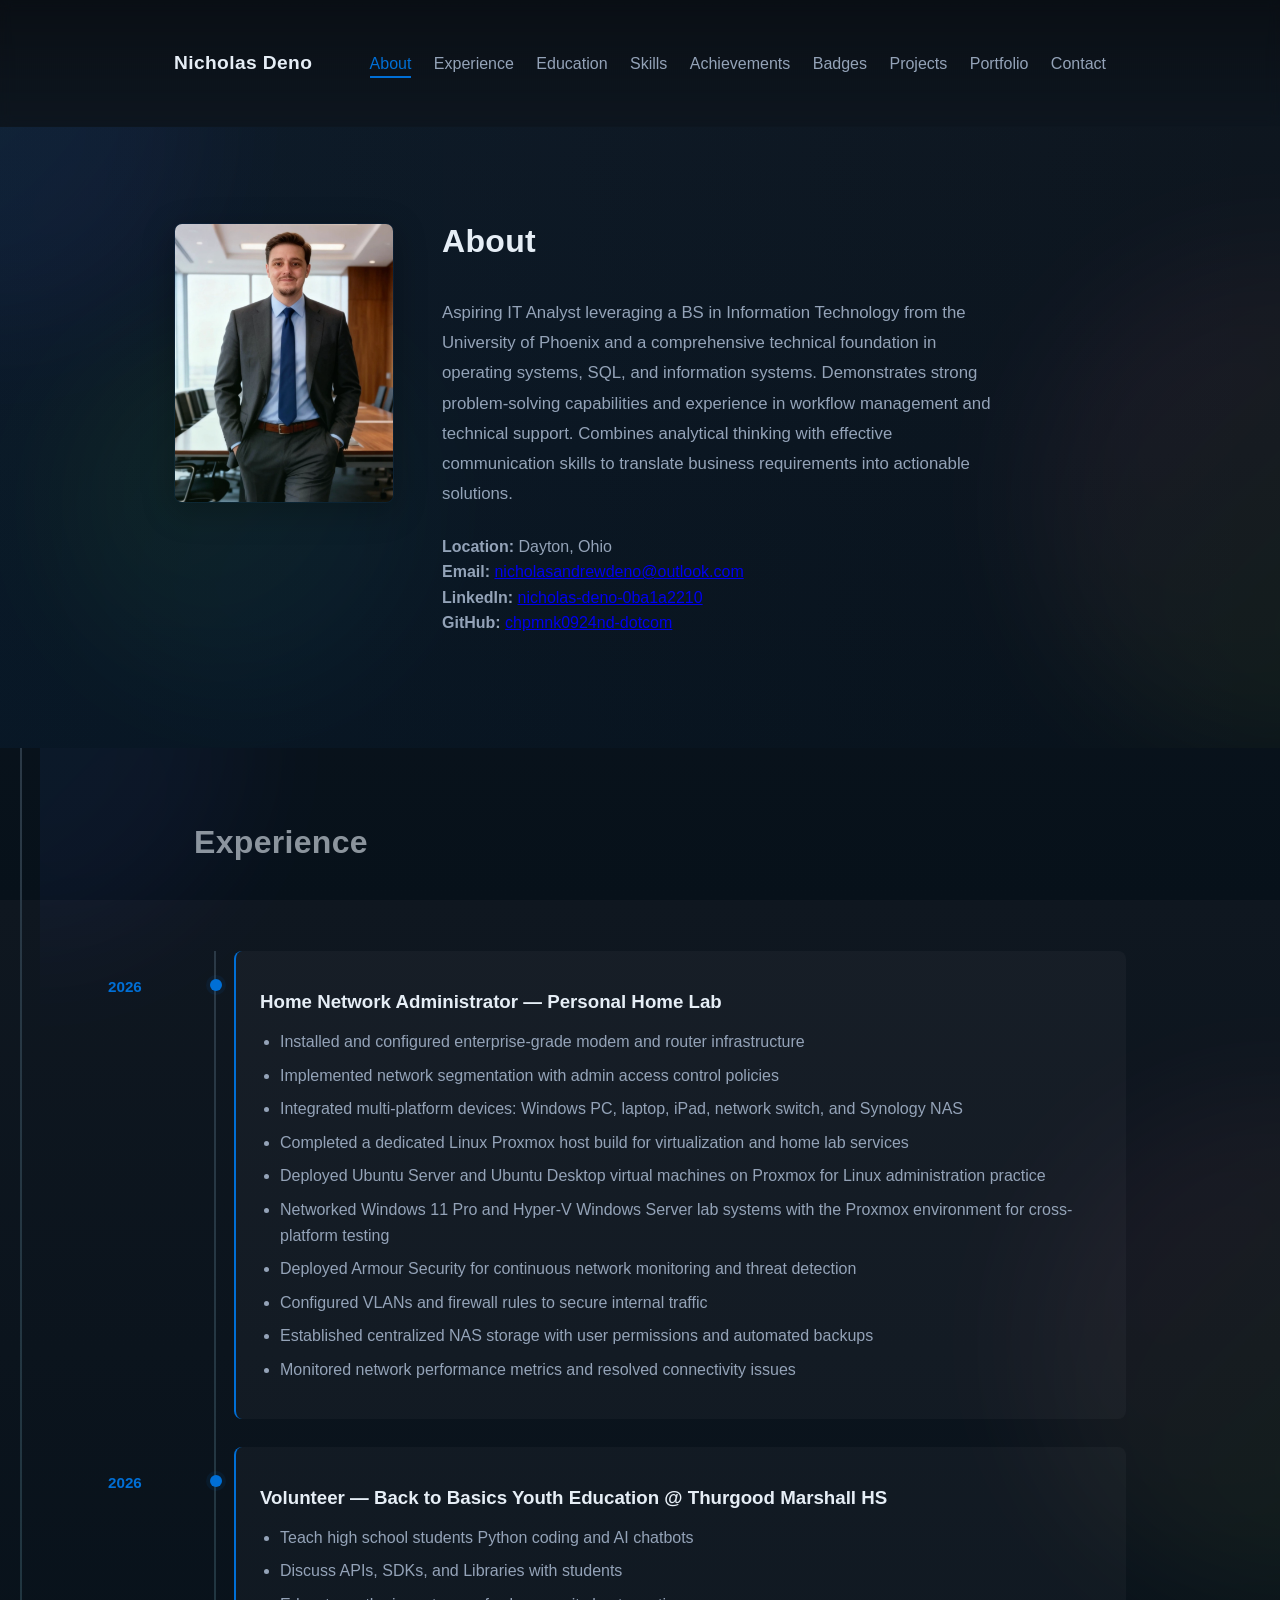
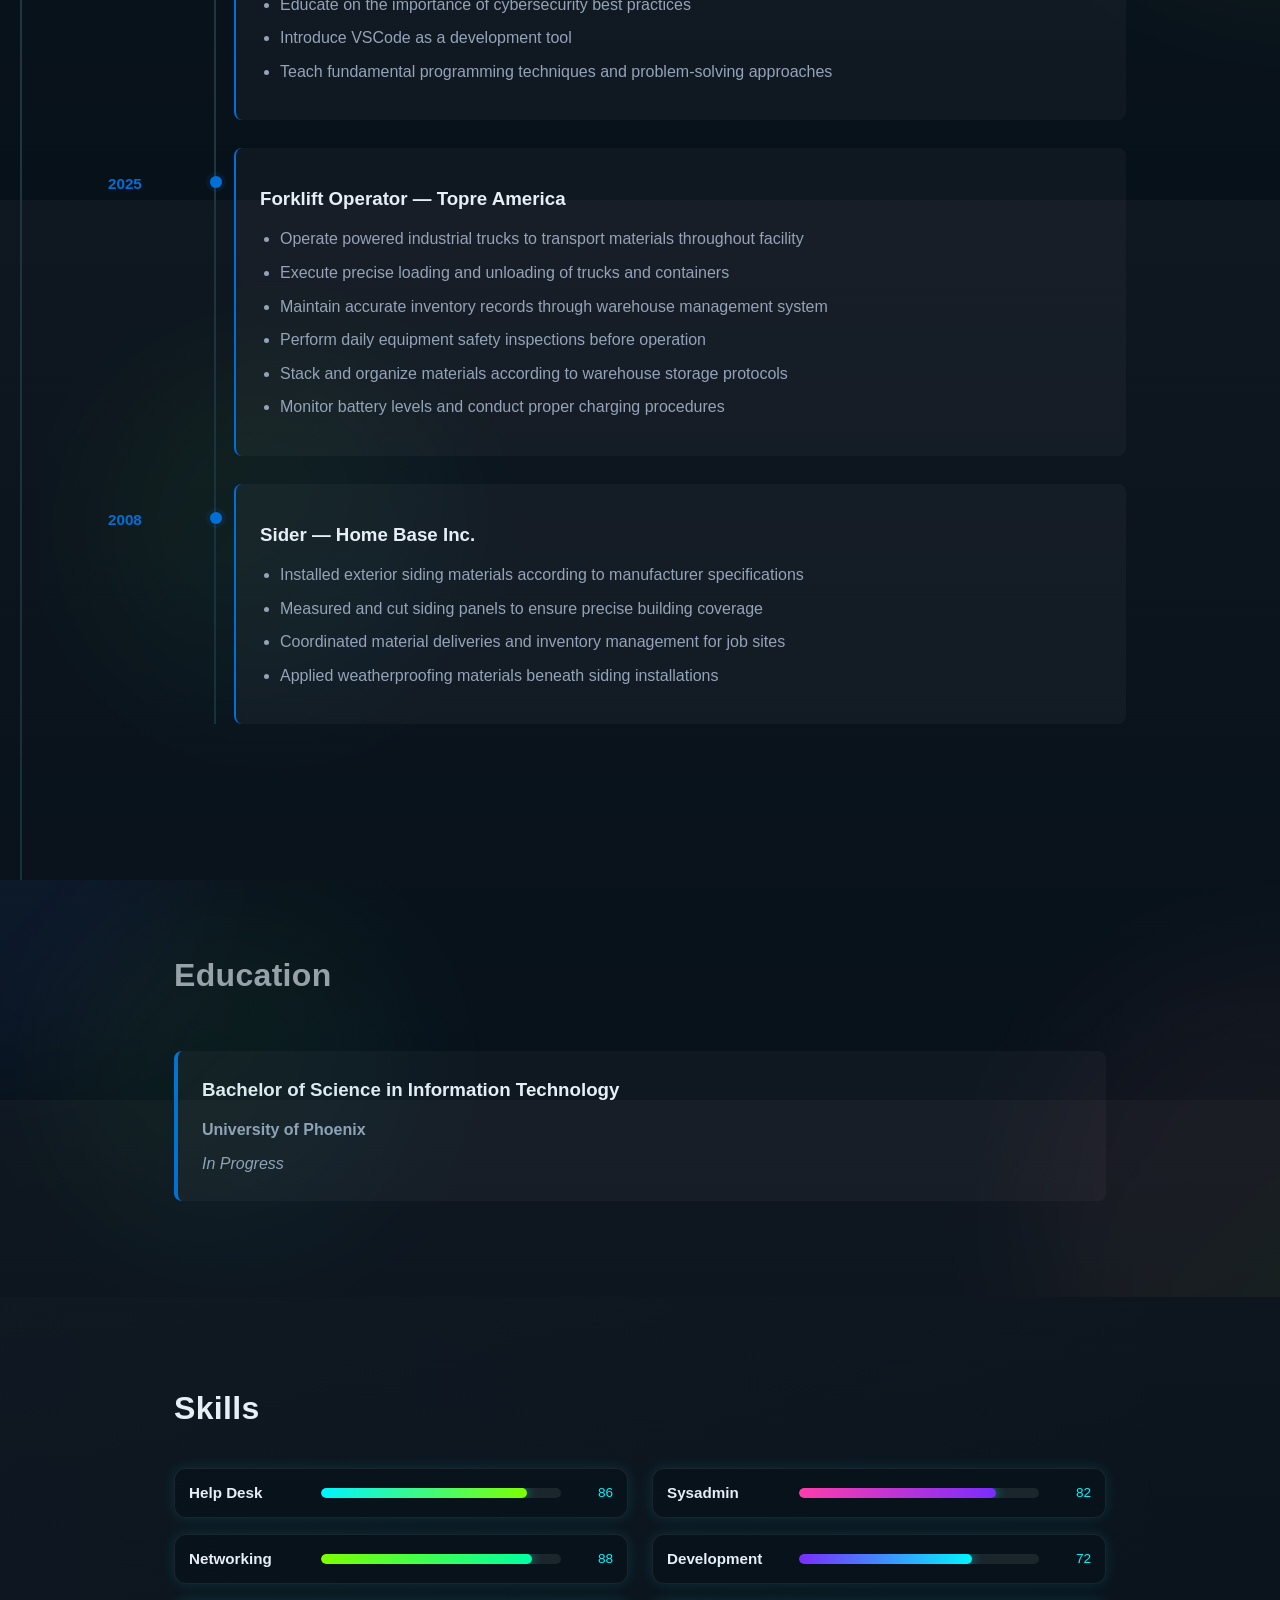
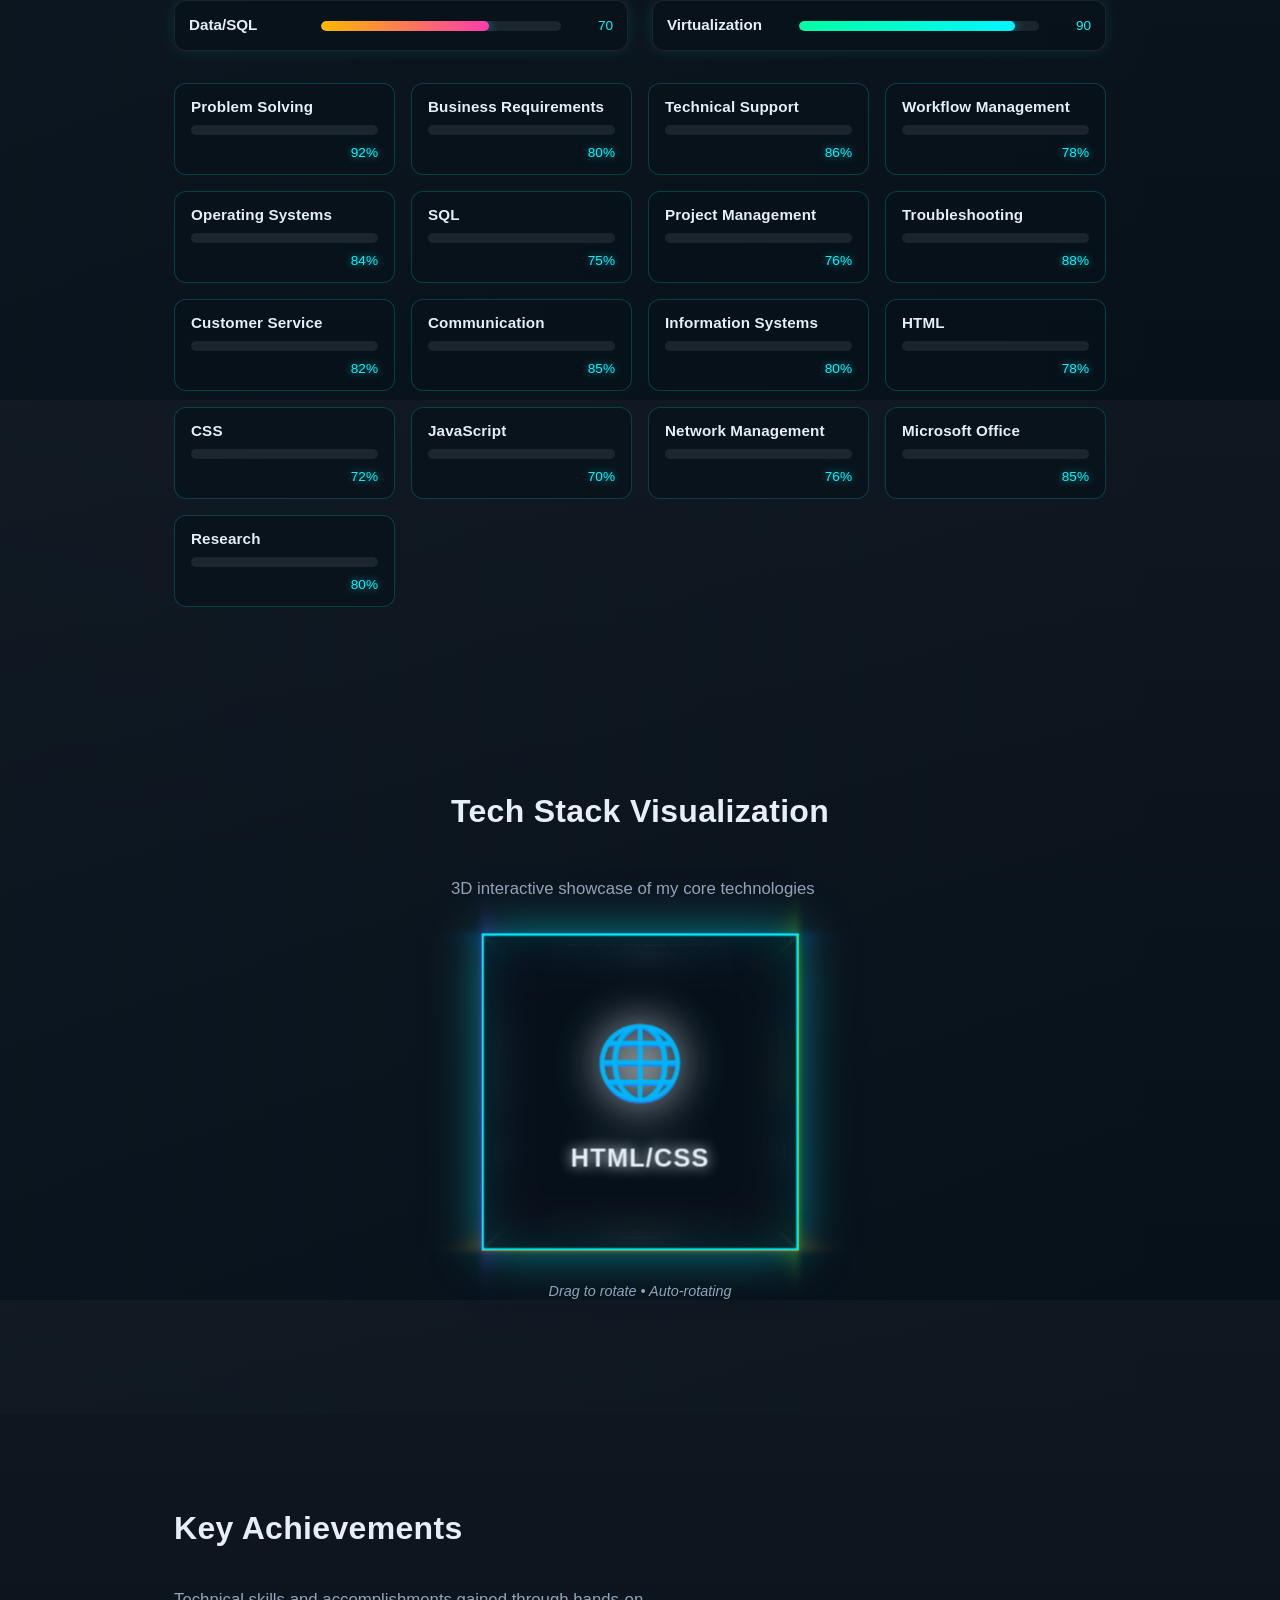
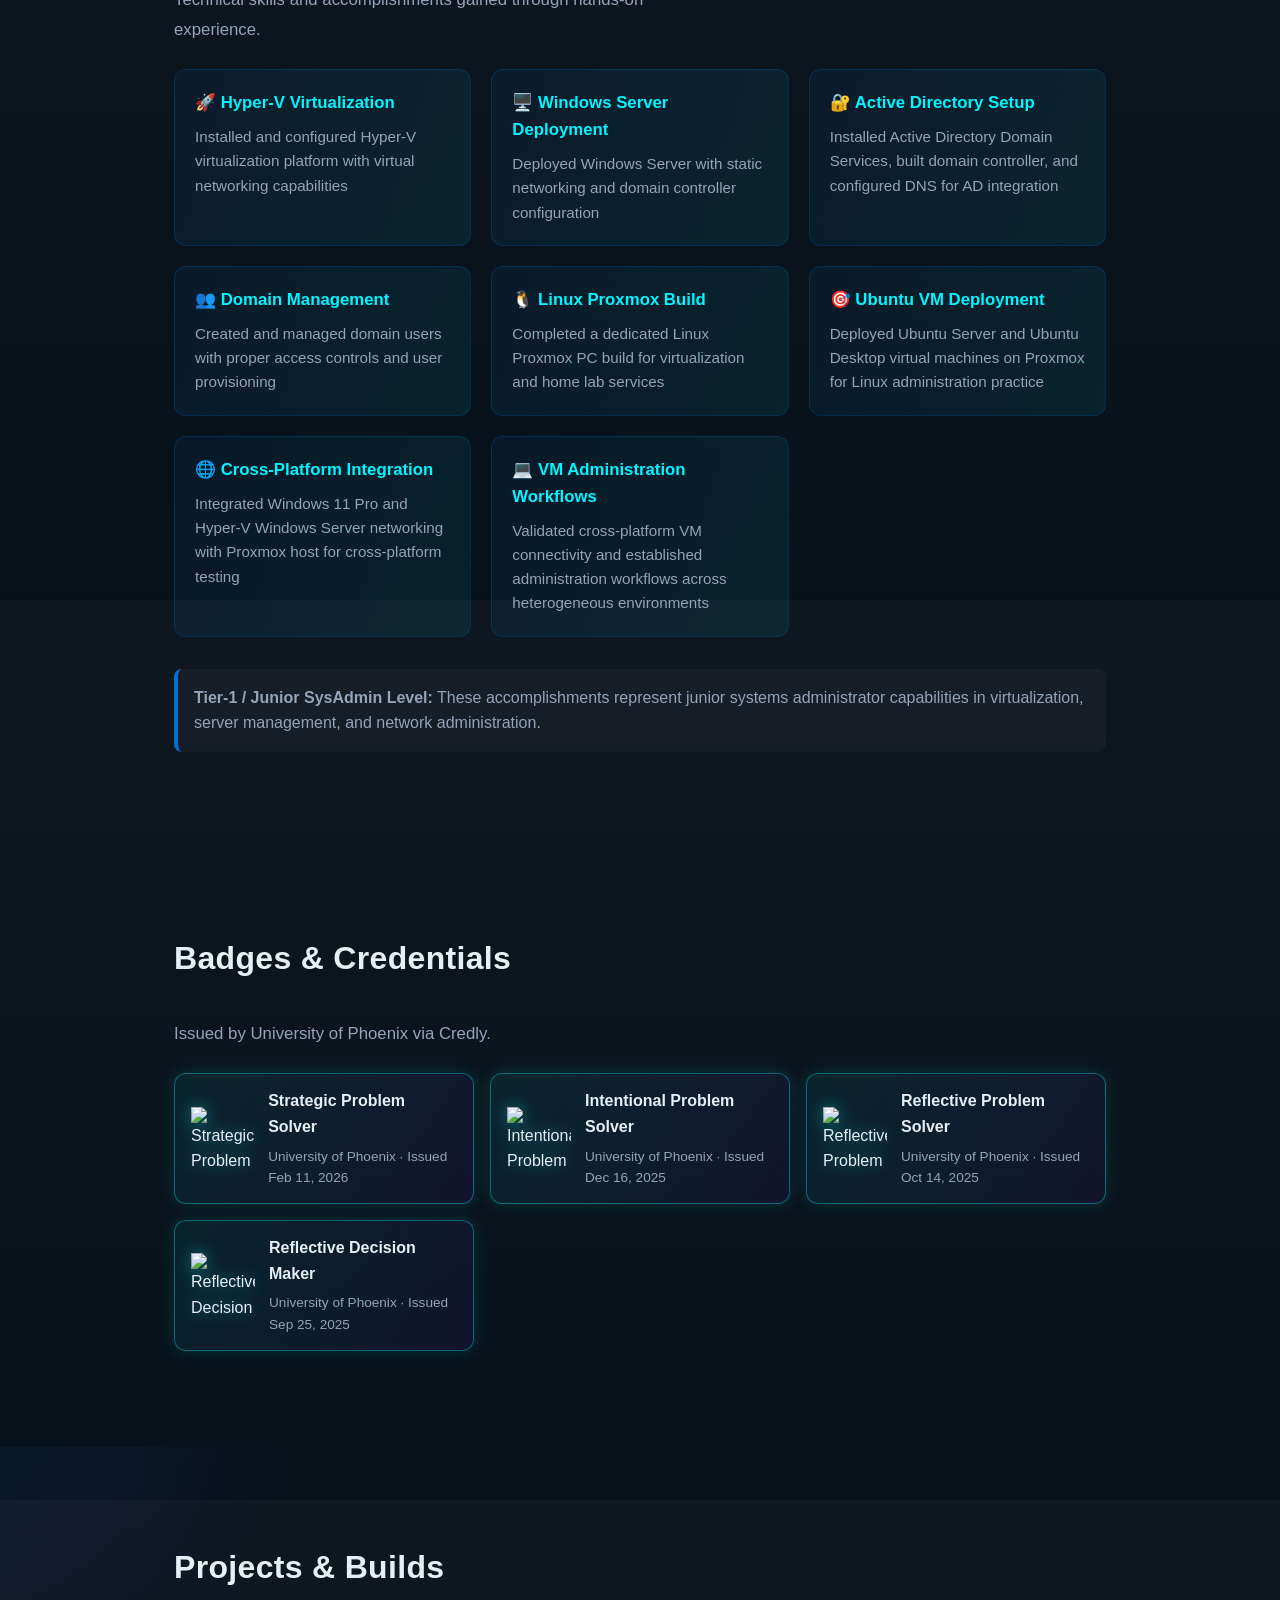
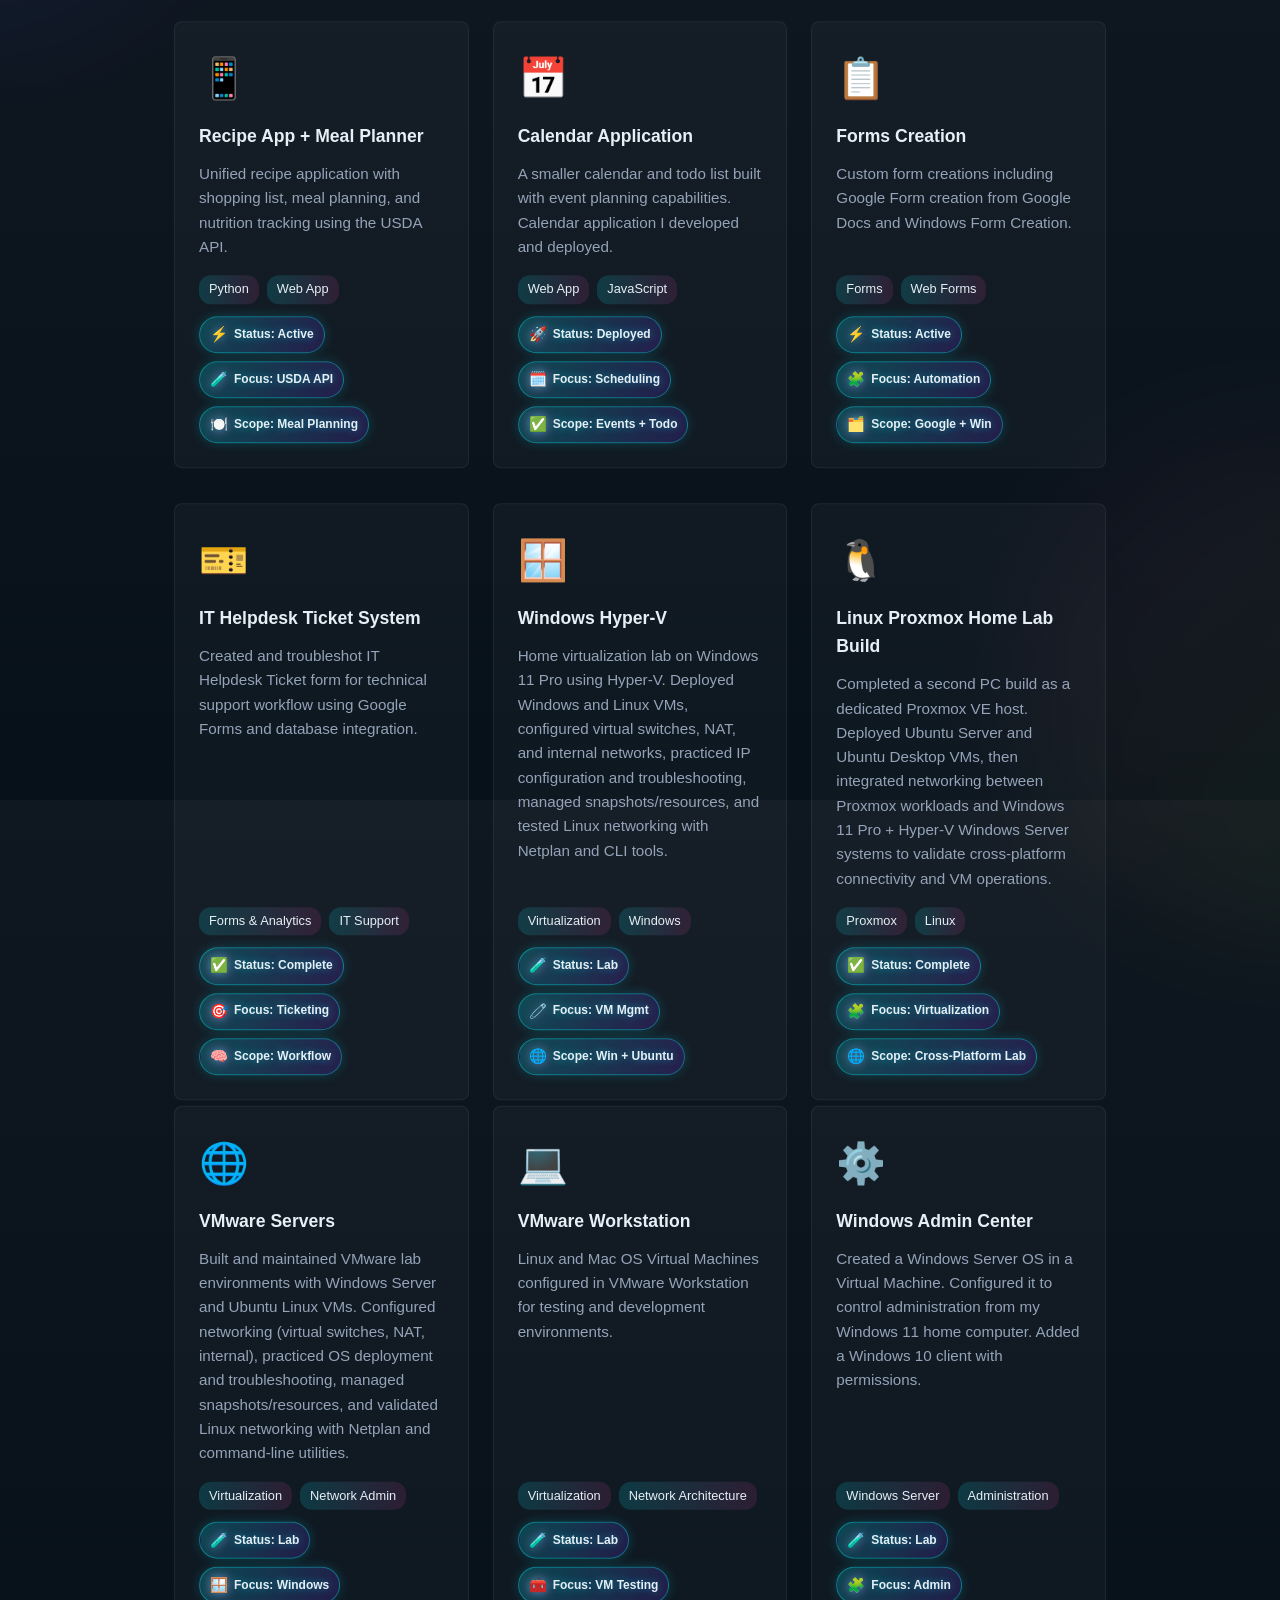
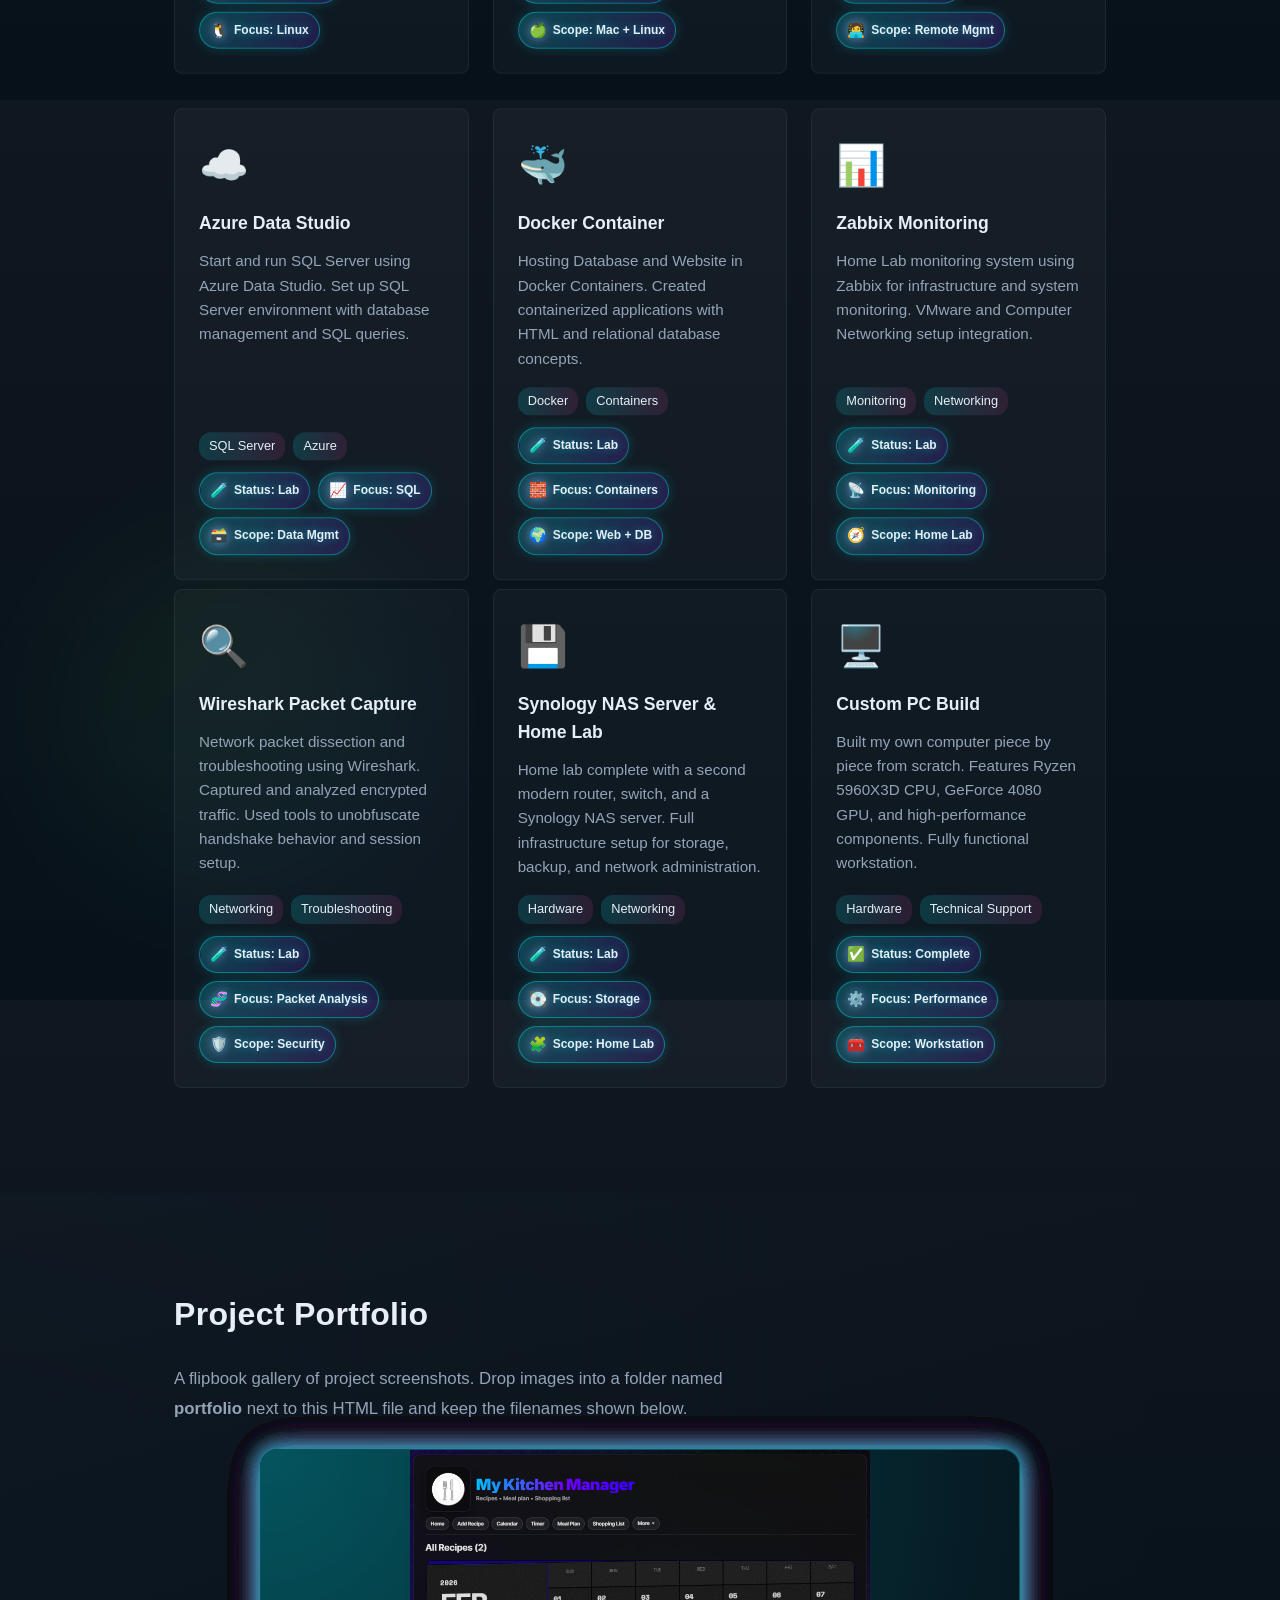
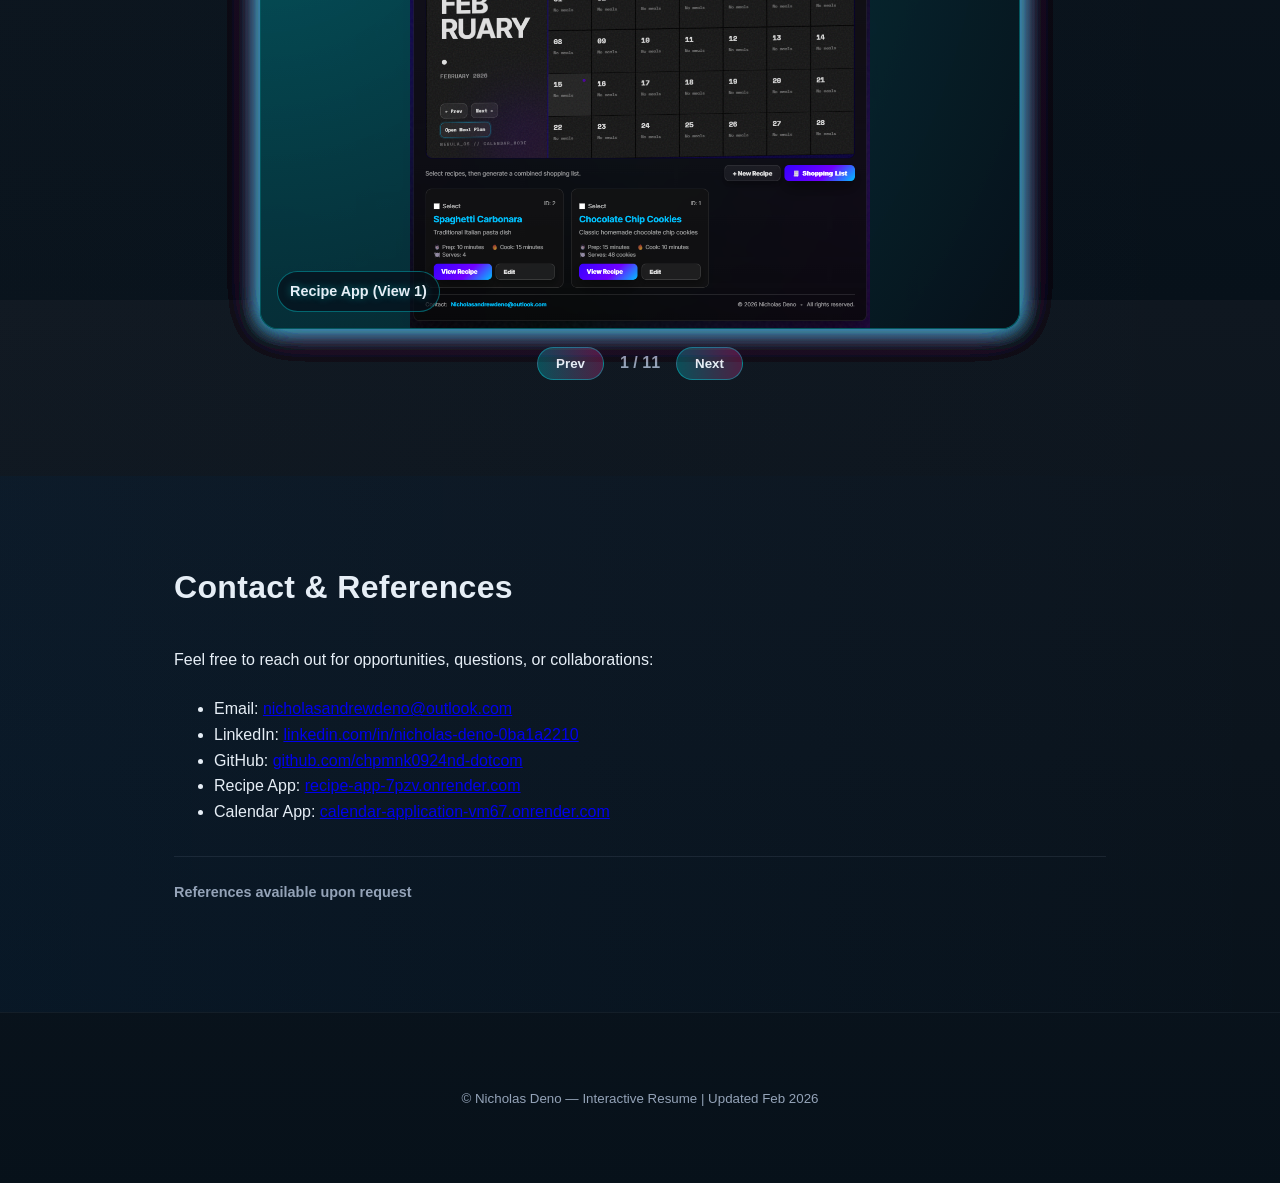
==== commit d642737f: "Add key achievements section with styling" ====
--- a/index.html
+++ b/index.html
@@ -1,414 +1,811 @@
-<!DOCTYPE html>
+<!doctype html>
 <html lang="en">
 <head>
-  <meta charset="UTF-8" />
-  <meta name="viewport" content="width=device-width, initial-scale=1.0" />
-  <title>Nicholas Deno – IT Support Resume</title>
-  <style>
-    * { margin: 0; padding: 0; box-sizing: border-box; }
-
-    body {
-      font-family: 'Segoe UI', Arial, sans-serif;
-      font-size: 13px;
-      color: #1a1a1a;
-      background: #fff;
-      line-height: 1.45;
-    }
-
-    /* ── Page wrapper ── */
-    .page {
-      max-width: 820px;
-      margin: 0 auto;
-      padding: 36px 44px;
-    }
-
-    /* ── Header ── */
-    header {
-      border-bottom: 3px solid #1a5276;
-      padding-bottom: 12px;
-      margin-bottom: 14px;
-    }
-    header h1 {
-      font-size: 26px;
-      font-weight: 700;
-      color: #1a5276;
-      letter-spacing: 0.5px;
-    }
-    header h2 {
-      font-size: 13px;
-      font-weight: 600;
-      color: #444;
-      margin-top: 3px;
-    }
-    .contact-line {
-      margin-top: 6px;
-      display: flex;
-      flex-wrap: wrap;
-      gap: 6px 20px;
-      font-size: 12px;
-      color: #333;
-    }
-    .contact-line span::before {
-      content: "• ";
-      color: #1a5276;
-    }
-    .contact-line span:first-child::before { content: ""; }
-
-    /* ── Section ── */
-    section { margin-bottom: 16px; }
-    .section-title {
-      font-size: 12px;
-      font-weight: 700;
-      letter-spacing: 1.2px;
-      text-transform: uppercase;
-      color: #1a5276;
-      border-bottom: 1px solid #aac4de;
-      padding-bottom: 3px;
-      margin-bottom: 8px;
-    }
-
-    /* ── Summary ── */
-    .summary p { font-size: 13px; color: #222; }
-
-    /* ── Skills grid ── */
-    .skills-grid {
-      display: grid;
-      grid-template-columns: repeat(3, 1fr);
-      gap: 3px 16px;
-    }
-    .skills-grid li {
-      list-style: none;
-      font-size: 12.5px;
-      padding: 1px 0;
-    }
-    .skills-grid li::before {
-      content: "▸ ";
-      color: #1a5276;
-      font-size: 10px;
-    }
-
-    /* ── Experience / Education entries ── */
-    .entry { margin-bottom: 11px; }
-    .entry-header {
-      display: flex;
-      justify-content: space-between;
-      align-items: baseline;
-      flex-wrap: wrap;
-      gap: 2px;
-    }
-    .entry-title {
-      font-weight: 700;
-      font-size: 13px;
-      color: #1a1a1a;
-    }
-    .entry-date {
-      font-size: 11.5px;
-      color: #555;
-      white-space: nowrap;
-    }
-    .entry-sub {
-      font-size: 12px;
-      color: #555;
-      margin-bottom: 4px;
-    }
-    .entry ul {
-      padding-left: 16px;
-    }
-    .entry ul li {
-      margin-bottom: 2px;
-      font-size: 12.5px;
-    }
-
-    /* ── Certifications ── */
-    .certs-grid {
-      display: grid;
-      grid-template-columns: repeat(2, 1fr);
-      gap: 3px 20px;
-    }
-    .certs-grid li {
-      list-style: none;
-      font-size: 12px;
-      padding: 1px 0;
-      border-bottom: 1px dotted #dde;
-    }
-    .certs-grid li .cert-name { font-weight: 600; }
-    .certs-grid li .cert-issuer { color: #555; font-size: 11px; }
-
-    /* ── Projects ── */
-    .project-entry { margin-bottom: 8px; }
-    .project-entry .project-title { font-weight: 700; font-size: 12.5px; color: #1a5276; }
-    .project-entry p { font-size: 12px; color: #333; }
-
-    /* ── Print ── */
-    @media print {
-      body { font-size: 12px; }
-      .page { padding: 20px 28px; }
-      header h1 { font-size: 22px; }
-    }
-  </style>
+  <meta charset="utf-8" />
+  <meta name="viewport" content="width=device-width,initial-scale=1" />
+  <title>Interactive Resume — Nicholas Deno</title>
+  <link rel="stylesheet" href="styles.css">
 </head>
 <body>
-<div class="page">
-
-  <!-- ══════════════════ HEADER ══════════════════ -->
-  <header>
-    <h1>Nicholas (Nick) Deno</h1>
-    <h2>IT Support Specialist &nbsp;|&nbsp; Help Desk &nbsp;|&nbsp; Jr. System Administrator</h2>
-    <div class="contact-line">
-      <span>Huber Heights, OH (Open to Remote)</span>
-      <span>nicholasandrewdeno@outlook.com</span>
-      <span>(937) 609-7774</span>
-      <span>linkedin.com/in/nicholas-deno</span>
+  <header class="site-header">
+    <div class="container header-inner">
+      <h1 class="name">Nicholas Deno</h1>
+      <nav class="main-nav">
+        <a href="#about">About</a>
+        <a href="#experience">Experience</a>
+        <a href="#education">Education</a>
+        <a href="#skills">Skills</a>
+        <a href="#achievements">Achievements</a>
+        <a href="#badges">Badges</a>
+        <a href="#projects">Projects</a>
+        <a href="#portfolio">Portfolio</a>
+        <a href="#contact">Contact</a>
+      </nav>
     </div>
   </header>
 
-  <!-- ══════════════════ SUMMARY ══════════════════ -->
-  <section class="summary">
-    <div class="section-title">Professional Summary</div>
-    <p>
-      Entry-level IT Support professional pursuing a B.S. in Information Technology (University of Phoenix).
-      Hands-on experience through a self-built home lab covering Windows 10/11, Windows Server 2025, Active Directory,
-      Group Policy, VMware, Hyper-V, Proxmox, Docker, Linux (Ubuntu, Rocky Linux), network administration,
-      DNS/DHCP, subnetting, and cloud services (Microsoft Azure). Experienced with help desk ticketing workflows,
-      Wireshark packet analysis, SQL Server administration, and scripting with PowerShell and Python.
-      CompTIA A+ candidate with a customer-first mindset and 20+ years of professional customer service experience.
-      Actively seeking Help Desk Technician, IT Support Specialist, or Jr. Systems Administrator opportunities.
-    </p>
-  </section>
-
-  <!-- ══════════════════ CORE SKILLS ══════════════════ -->
-  <section>
-    <div class="section-title">Core Technical Skills</div>
-    <ul class="skills-grid">
-      <li>Windows 10 / 11 Troubleshooting</li>
-      <li>Windows Server 2019 / 2022 / 2025</li>
-      <li>Active Directory &amp; Group Policy</li>
-      <li>Help Desk &amp; IT Ticketing Systems</li>
-      <li>VMware Workstation / VMware ESXi</li>
-      <li>Hyper-V &amp; Proxmox Virtualization</li>
-      <li>Docker &amp; Portainer Containerization</li>
-      <li>Linux Administration (Ubuntu, Rocky)</li>
-      <li>TCP/IP, DNS, DHCP, Subnetting</li>
-      <li>Network Troubleshooting &amp; Diagnostics</li>
-      <li>Wireshark Packet Analysis (QUIC/UDP)</li>
-      <li>Microsoft Azure &amp; Azure Data Studio</li>
-      <li>SQL Server, MySQL, MariaDB</li>
-      <li>PowerShell Scripting &amp; Automation</li>
-      <li>Zabbix &amp; Uptime Kuma Monitoring</li>
-      <li>Synology NAS Server Administration</li>
-      <li>Windows Admin Center</li>
-      <li>Remote Desktop &amp; Remote Support</li>
-      <li>PC Hardware Build &amp; Repair</li>
-      <li>Python, JavaScript, HTML/CSS, C#</li>
-      <li>Microsoft 365 / SharePoint / Power BI</li>
-      <li>Customer Service &amp; End-User Support</li>
-    </ul>
-  </section>
-
-  <!-- ══════════════════ EXPERIENCE ══════════════════ -->
-  <section>
-    <div class="section-title">Experience</div>
-
-    <div class="entry">
-      <div class="entry-header">
-        <span class="entry-title">IT Support Trainee (Home Lab / Self-Study)</span>
-        <span class="entry-date">Dec 2025 – Present</span>
-      </div>
-      <div class="entry-sub">Self-Employed &nbsp;|&nbsp; Dayton, OH (Hybrid)</div>
-      <ul>
-        <li>Built and manage a multi-machine home lab network including a Synology NAS, managed switch, dedicated router/modem, and multiple VMs (Windows Server 2025, Ubuntu, Rocky Linux, macOS).</li>
-        <li>Configured Active Directory, Group Policy Objects (GPOs), user account management, and Windows Admin Center to simulate enterprise IT environments.</li>
-        <li>Deployed and administered Docker containers (Portainer, Ollama local AI server) on a self-built Proxmox server; orchestrated Ubuntu Server and Ubuntu Desktop VMs.</li>
-        <li>Performed network diagnostics using Wireshark—captured and analyzed encrypted QUIC/UDP 443 traffic, identified handshake behavior, and documented troubleshooting methodology.</li>
-        <li>Managed SQL Server and MySQL databases via Azure Data Studio: built schemas, wrote queries, and administered table-level permissions.</li>
-        <li>Automated system administration tasks with PowerShell including Windows environment security hardening.</li>
-        <li>Monitored lab uptime and performance using Zabbix and Uptime Kuma dashboards integrated with Microsoft Azure.</li>
-        <li>Designed and deployed IT Help Desk ticketing forms (Google Forms, Windows Forms) to simulate real-world support ticket workflows and SLA tracking.</li>
-        <li>Created and published a static resume website to Microsoft Azure (Azure Static Web Apps).</li>
-      </ul>
+  <main>
+    <section id="about" class="panel about panel--accent">
+      <div class="container">
+        <div class="about-wrapper">
+          <div class="about-image">
+            <img src="profile.jpg" alt="Nicholas Deno" />
+          </div>
+          <div class="about-content">
+            <h2>About</h2>
+            <p class="lead">Aspiring IT Analyst leveraging a BS in Information Technology from the University of Phoenix and a comprehensive technical foundation in operating systems, SQL, and information systems. Demonstrates strong problem-solving capabilities and experience in workflow management and technical support. Combines analytical thinking with effective communication skills to translate business requirements into actionable solutions.</p>
+            <p style="margin-top: 24px; color: #94a3b8;">
+              <strong>Location:</strong> Dayton, Ohio<br>
+              <strong>Email:</strong> <a href="mailto:nicholasandrewdeno@outlook.com">nicholasandrewdeno@outlook.com</a><br>
+              <strong>LinkedIn:</strong> <a href="https://www.linkedin.com/in/nicholas-deno-0ba1a2210/" target="_blank">nicholas-deno-0ba1a2210</a><br>
+              <strong>GitHub:</strong> <a href="https://github.com/chpmnk0924nd-dotcom" target="_blank">chpmnk0924nd-dotcom</a>
+            </p>
+          </div>
+        </div>
+      </div>
+    </section>
+
+    <section id="experience" class="panel timeline">
+      <div class="container">
+        <h2>Experience</h2>
+        <div class="timeline-wrap">
+          <div class="timeline">
+            <article class="timeline-item" data-year="2026">
+              <h3>Home Network Administrator — Personal Home Lab</h3>
+              <ul>
+                <li>Installed and configured enterprise-grade modem and router infrastructure</li>
+                <li>Implemented network segmentation with admin access control policies</li>
+                <li>Integrated multi-platform devices: Windows PC, laptop, iPad, network switch, and Synology NAS</li>
+                <li>Completed a dedicated Linux Proxmox host build for virtualization and home lab services</li>
+                <li>Deployed Ubuntu Server and Ubuntu Desktop virtual machines on Proxmox for Linux administration practice</li>
+                <li>Networked Windows 11 Pro and Hyper-V Windows Server lab systems with the Proxmox environment for cross-platform testing</li>
+                <li>Deployed Armour Security for continuous network monitoring and threat detection</li>
+                <li>Configured VLANs and firewall rules to secure internal traffic</li>
+                <li>Established centralized NAS storage with user permissions and automated backups</li>
+                <li>Monitored network performance metrics and resolved connectivity issues</li>
+              </ul>
+            </article>
+
+            <article class="timeline-item" data-year="2026">
+              <h3>Volunteer — Back to Basics Youth Education @ Thurgood Marshall HS</h3>
+              <ul>
+                <li>Teach high school students Python coding and AI chatbots</li>
+                <li>Discuss APIs, SDKs, and Libraries with students</li>
+                <li>Educate on the importance of cybersecurity best practices</li>
+                <li>Introduce VSCode as a development tool</li>
+                <li>Teach fundamental programming techniques and problem-solving approaches</li>
+              </ul>
+            </article>
+
+            <article class="timeline-item" data-year="2025">
+              <h3>Forklift Operator — Topre America</h3>
+              <ul>
+                <li>Operate powered industrial trucks to transport materials throughout facility</li>
+                <li>Execute precise loading and unloading of trucks and containers</li>
+                <li>Maintain accurate inventory records through warehouse management system</li>
+                <li>Perform daily equipment safety inspections before operation</li>
+                <li>Stack and organize materials according to warehouse storage protocols</li>
+                <li>Monitor battery levels and conduct proper charging procedures</li>
+              </ul>
+            </article>
+
+            <article class="timeline-item" data-year="2008">
+              <h3>Sider — Home Base Inc.</h3>
+              <ul>
+                <li>Installed exterior siding materials according to manufacturer specifications</li>
+                <li>Measured and cut siding panels to ensure precise building coverage</li>
+                <li>Coordinated material deliveries and inventory management for job sites</li>
+                <li>Applied weatherproofing materials beneath siding installations</li>
+              </ul>
+            </article>
+          </div>
+        </div>
+      </div>
+    </section>
+
+    <section id="education" class="panel">
+      <div class="container">
+        <h2>Education</h2>
+        <div style="padding: 24px; background: rgba(255,255,255,0.03); border-radius: 8px; border-left: 4px solid var(--accent);">
+          <h3 style="margin-top: 0;">Bachelor of Science in Information Technology</h3>
+          <p style="margin: 8px 0; color: #94a3b8;"><strong>University of Phoenix</strong></p>
+          <p style="margin: 0; color: #94a3b8;"><em>In Progress</em></p>
+        </div>
+      </div>
+    </section>
+
+    <section id="skills" class="panel panel--muted">
+      <div class="container">
+        <h2>Skills</h2>
+        <div class="role-chart">
+          <div class="role-bar role-help" style="--level: 86%;">
+            <span class="role-label">Help Desk</span>
+            <span class="role-meter"><span class="role-fill"></span></span>
+            <span class="role-value">86</span>
+          </div>
+          <div class="role-bar role-sys" style="--level: 82%;">
+            <span class="role-label">Sysadmin</span>
+            <span class="role-meter"><span class="role-fill"></span></span>
+            <span class="role-value">82</span>
+          </div>
+          <div class="role-bar role-net" style="--level: 88%;">
+            <span class="role-label">Networking</span>
+            <span class="role-meter"><span class="role-fill"></span></span>
+            <span class="role-value">88</span>
+          </div>
+          <div class="role-bar role-dev" style="--level: 72%;">
+            <span class="role-label">Development</span>
+            <span class="role-meter"><span class="role-fill"></span></span>
+            <span class="role-value">72</span>
+          </div>
+          <div class="role-bar role-data" style="--level: 70%;">
+            <span class="role-label">Data/SQL</span>
+            <span class="role-meter"><span class="role-fill"></span></span>
+            <span class="role-value">70</span>
+          </div>
+          <div class="role-bar role-virt" style="--level: 90%;">
+            <span class="role-label">Virtualization</span>
+            <span class="role-meter"><span class="role-fill"></span></span>
+            <span class="role-value">90</span>
+          </div>
+        </div>
+        <div class="skills-bars">
+          <button class="skill-bar" style="--level: 92%;">
+            <span class="skill-label">Problem Solving</span>
+            <span class="skill-meter"><span class="skill-fill"></span></span>
+            <span class="skill-value">92%</span>
+          </button>
+          <button class="skill-bar" style="--level: 80%;">
+            <span class="skill-label">Business Requirements</span>
+            <span class="skill-meter"><span class="skill-fill"></span></span>
+            <span class="skill-value">80%</span>
+          </button>
+          <button class="skill-bar" style="--level: 86%;">
+            <span class="skill-label">Technical Support</span>
+            <span class="skill-meter"><span class="skill-fill"></span></span>
+            <span class="skill-value">86%</span>
+          </button>
+          <button class="skill-bar" style="--level: 78%;">
+            <span class="skill-label">Workflow Management</span>
+            <span class="skill-meter"><span class="skill-fill"></span></span>
+            <span class="skill-value">78%</span>
+          </button>
+          <button class="skill-bar" style="--level: 84%;">
+            <span class="skill-label">Operating Systems</span>
+            <span class="skill-meter"><span class="skill-fill"></span></span>
+            <span class="skill-value">84%</span>
+          </button>
+          <button class="skill-bar" style="--level: 75%;">
+            <span class="skill-label">SQL</span>
+            <span class="skill-meter"><span class="skill-fill"></span></span>
+            <span class="skill-value">75%</span>
+          </button>
+          <button class="skill-bar" style="--level: 76%;">
+            <span class="skill-label">Project Management</span>
+            <span class="skill-meter"><span class="skill-fill"></span></span>
+            <span class="skill-value">76%</span>
+          </button>
+          <button class="skill-bar" style="--level: 88%;">
+            <span class="skill-label">Troubleshooting</span>
+            <span class="skill-meter"><span class="skill-fill"></span></span>
+            <span class="skill-value">88%</span>
+          </button>
+          <button class="skill-bar" style="--level: 82%;">
+            <span class="skill-label">Customer Service</span>
+            <span class="skill-meter"><span class="skill-fill"></span></span>
+            <span class="skill-value">82%</span>
+          </button>
+          <button class="skill-bar" style="--level: 85%;">
+            <span class="skill-label">Communication</span>
+            <span class="skill-meter"><span class="skill-fill"></span></span>
+            <span class="skill-value">85%</span>
+          </button>
+          <button class="skill-bar" style="--level: 80%;">
+            <span class="skill-label">Information Systems</span>
+            <span class="skill-meter"><span class="skill-fill"></span></span>
+            <span class="skill-value">80%</span>
+          </button>
+          <button class="skill-bar" style="--level: 78%;">
+            <span class="skill-label">HTML</span>
+            <span class="skill-meter"><span class="skill-fill"></span></span>
+            <span class="skill-value">78%</span>
+          </button>
+          <button class="skill-bar" style="--level: 72%;">
+            <span class="skill-label">CSS</span>
+            <span class="skill-meter"><span class="skill-fill"></span></span>
+            <span class="skill-value">72%</span>
+          </button>
+          <button class="skill-bar" style="--level: 70%;">
+            <span class="skill-label">JavaScript</span>
+            <span class="skill-meter"><span class="skill-fill"></span></span>
+            <span class="skill-value">70%</span>
+          </button>
+          <button class="skill-bar" style="--level: 76%;">
+            <span class="skill-label">Network Management</span>
+            <span class="skill-meter"><span class="skill-fill"></span></span>
+            <span class="skill-value">76%</span>
+          </button>
+          <button class="skill-bar" style="--level: 85%;">
+            <span class="skill-label">Microsoft Office</span>
+            <span class="skill-meter"><span class="skill-fill"></span></span>
+            <span class="skill-value">85%</span>
+          </button>
+          <button class="skill-bar" style="--level: 80%;">
+            <span class="skill-label">Research</span>
+            <span class="skill-meter"><span class="skill-fill"></span></span>
+            <span class="skill-value">80%</span>
+          </button>
+        </div>
+      </div>
+    </section>
+
+    <!-- 3D Tech Stack Cube -->
+    <section class="panel panel--muted cube-section">
+      <div class="container">
+        <h2>Tech Stack Visualization</h2>
+        <p class="lead">3D interactive showcase of my core technologies</p>
+        <div class="cube-container">
+          <div class="cube" id="techCube">
+            <div class="cube-face cube-face--front">
+              <div class="face-content">
+                <span class="face-icon">🌐</span>
+                <span class="face-label">HTML/CSS</span>
+              </div>
+            </div>
+            <div class="cube-face cube-face--back">
+              <div class="face-content">
+                <span class="face-icon">⚡</span>
+                <span class="face-label">JavaScript</span>
+              </div>
+            </div>
+            <div class="cube-face cube-face--right">
+              <div class="face-content">
+                <span class="face-icon">🐍</span>
+                <span class="face-label">Python</span>
+              </div>
+            </div>
+            <div class="cube-face cube-face--left">
+              <div class="face-content">
+                <span class="face-icon">🗄️</span>
+                <span class="face-label">SQL/DB</span>
+              </div>
+            </div>
+            <div class="cube-face cube-face--top">
+              <div class="face-content">
+                <span class="face-icon">☁️</span>
+                <span class="face-label">Azure/Cloud</span>
+              </div>
+            </div>
+            <div class="cube-face cube-face--bottom">
+              <div class="face-content">
+                <span class="face-icon">📦</span>
+                <span class="face-label">VMware/Hyper-V</span>
+              </div>
+            </div>
+          </div>
+        </div>
+        <p class="cube-hint">Drag to rotate • Auto-rotating</p>
+      </div>
+    </section>
+
+    <section id="achievements" class="panel">
+      <div class="container">
+        <h2>Key Achievements</h2>
+        <p class="lead">Technical skills and accomplishments gained through hands-on experience.</p>
+        <div class="achievements-list">
+          <div class="achievement-item">
+            <h3>🚀 Hyper-V Virtualization</h3>
+            <p>Installed and configured Hyper-V virtualization platform with virtual networking capabilities</p>
+          </div>
+          <div class="achievement-item">
+            <h3>🖥️ Windows Server Deployment</h3>
+            <p>Deployed Windows Server with static networking and domain controller configuration</p>
+          </div>
+          <div class="achievement-item">
+            <h3>🔐 Active Directory Setup</h3>
+            <p>Installed Active Directory Domain Services, built domain controller, and configured DNS for AD integration</p>
+          </div>
+          <div class="achievement-item">
+            <h3>👥 Domain Management</h3>
+            <p>Created and managed domain users with proper access controls and user provisioning</p>
+          </div>
+          <div class="achievement-item">
+            <h3>🐧 Linux Proxmox Build</h3>
+            <p>Completed a dedicated Linux Proxmox PC build for virtualization and home lab services</p>
+          </div>
+          <div class="achievement-item">
+            <h3>🎯 Ubuntu VM Deployment</h3>
+            <p>Deployed Ubuntu Server and Ubuntu Desktop virtual machines on Proxmox for Linux administration practice</p>
+          </div>
+          <div class="achievement-item">
+            <h3>🌐 Cross-Platform Integration</h3>
+            <p>Integrated Windows 11 Pro and Hyper-V Windows Server networking with Proxmox host for cross-platform testing</p>
+          </div>
+          <div class="achievement-item">
+            <h3>💻 VM Administration Workflows</h3>
+            <p>Validated cross-platform VM connectivity and established administration workflows across heterogeneous environments</p>
+          </div>
+        </div>
+        <div style="margin-top: 32px; padding: 16px; background: rgba(255,255,255,0.03); border-radius: 8px; border-left: 4px solid var(--accent);">
+          <p style="margin: 0; color: #94a3b8;"><strong>Tier-1 / Junior SysAdmin Level:</strong> These accomplishments represent junior systems administrator capabilities in virtualization, server management, and network administration.</p>
+        </div>
+      </div>
+    </section>
+
+    <section id="badges" class="panel">
+      <div class="container">
+        <h2>Badges & Credentials</h2>
+        <p class="lead">Issued by University of Phoenix via Credly.</p>
+        <div class="badge-grid">
+          <a class="badge-card" href="https://www.credly.com/users/nicholas-deno/badges" target="_blank" rel="noopener">
+            <img src="https://images.credly.com/images/09c6c888-5d76-4787-ac4b-71da5cb7f625/image.png" alt="Strategic Problem Solver badge" />
+            <div class="badge-info">
+              <h3>Strategic Problem Solver</h3>
+              <p>University of Phoenix · Issued Feb 11, 2026</p>
+            </div>
+          </a>
+          <a class="badge-card" href="https://www.credly.com/users/nicholas-deno/badges" target="_blank" rel="noopener">
+            <img src="https://images.credly.com/images/de7e722b-c2c2-47f0-93bb-40c2045568f9/image.png" alt="Intentional Problem Solver badge" />
+            <div class="badge-info">
+              <h3>Intentional Problem Solver</h3>
+              <p>University of Phoenix · Issued Dec 16, 2025</p>
+            </div>
+          </a>
+          <a class="badge-card" href="https://www.credly.com/users/nicholas-deno/badges" target="_blank" rel="noopener">
+            <img src="https://images.credly.com/images/6a91cf96-8add-4b49-a85f-8fc0dc63162f/image.png" alt="Reflective Problem Solver badge" />
+            <div class="badge-info">
+              <h3>Reflective Problem Solver</h3>
+              <p>University of Phoenix · Issued Oct 14, 2025</p>
+            </div>
+          </a>
+          <a class="badge-card" href="https://www.credly.com/users/nicholas-deno/badges" target="_blank" rel="noopener">
+            <img src="https://images.credly.com/images/21c52b80-bc04-4004-b8fe-d9423d2741ab/image.png" alt="Reflective Decision Maker badge" />
+            <div class="badge-info">
+              <h3>Reflective Decision Maker</h3>
+              <p>University of Phoenix · Issued Sep 25, 2025</p>
+            </div>
+          </a>
+        </div>
+      </div>
+    </section>
+
+    <section id="projects" class="panel">
+      <div class="container">
+        <h2>Projects & Builds</h2>
+        <div class="projects-grid">
+          <div class="project-card">
+            <div class="project-icon">📱</div>
+            <h3>Recipe App + Meal Planner</h3>
+            <p>Unified recipe application with shopping list, meal planning, and nutrition tracking using the USDA API.</p>
+            <div class="project-tags">
+              <span class="tag">Python</span>
+              <span class="tag">Web App</span>
+            </div>
+            <div class="project-badges">
+              <span class="badge"><span class="badge-icon">⚡</span>Status: Active</span>
+              <span class="badge"><span class="badge-icon">🧪</span>Focus: USDA API</span>
+              <span class="badge"><span class="badge-icon">🍽️</span>Scope: Meal Planning</span>
+            </div>
+          </div>
+
+          <div class="project-card">
+            <div class="project-icon">📅</div>
+            <h3>Calendar Application</h3>
+            <p>A smaller calendar and todo list built with event planning capabilities. Calendar application I developed and deployed.</p>
+            <div class="project-tags">
+              <span class="tag">Web App</span>
+              <span class="tag">JavaScript</span>
+            </div>
+            <div class="project-badges">
+              <span class="badge"><span class="badge-icon">🚀</span>Status: Deployed</span>
+              <span class="badge"><span class="badge-icon">🗓️</span>Focus: Scheduling</span>
+              <span class="badge"><span class="badge-icon">✅</span>Scope: Events + Todo</span>
+            </div>
+          </div>
+
+          <div class="project-card">
+            <div class="project-icon">📋</div>
+            <h3>Forms Creation</h3>
+            <p>Custom form creations including Google Form creation from Google Docs and Windows Form Creation.</p>
+            <div class="project-tags">
+              <span class="tag">Forms</span>
+              <span class="tag">Web Forms</span>
+            </div>
+            <div class="project-badges">
+              <span class="badge"><span class="badge-icon">⚡</span>Status: Active</span>
+              <span class="badge"><span class="badge-icon">🧩</span>Focus: Automation</span>
+              <span class="badge"><span class="badge-icon">🗂️</span>Scope: Google + Win</span>
+            </div>
+          </div>
+
+          <div class="project-card">
+            <div class="project-icon">🎫</div>
+            <h3>IT Helpdesk Ticket System</h3>
+            <p>Created and troubleshot IT Helpdesk Ticket form for technical support workflow using Google Forms and database integration.</p>
+            <div class="project-tags">
+              <span class="tag">Forms & Analytics</span>
+              <span class="tag">IT Support</span>
+            </div>
+            <div class="project-badges">
+              <span class="badge"><span class="badge-icon">✅</span>Status: Complete</span>
+              <span class="badge"><span class="badge-icon">🎯</span>Focus: Ticketing</span>
+              <span class="badge"><span class="badge-icon">🧠</span>Scope: Workflow</span>
+            </div>
+          </div>
+
+          <div class="project-card">
+            <div class="project-icon">🪟</div>
+            <h3>Windows Hyper-V</h3>
+            <p>Home virtualization lab on Windows 11 Pro using Hyper-V. Deployed Windows and Linux VMs, configured virtual switches, NAT, and internal networks, practiced IP configuration and troubleshooting, managed snapshots/resources, and tested Linux networking with Netplan and CLI tools.</p>
+            <div class="project-tags">
+              <span class="tag">Virtualization</span>
+              <span class="tag">Windows</span>
+            </div>
+            <div class="project-badges">
+              <span class="badge"><span class="badge-icon">🧪</span>Status: Lab</span>
+              <span class="badge"><span class="badge-icon">🧷</span>Focus: VM Mgmt</span>
+              <span class="badge"><span class="badge-icon">🌐</span>Scope: Win + Ubuntu</span>
+            </div>
+          </div>
+
+          <div class="project-card">
+            <div class="project-icon">🐧</div>
+            <h3>Linux Proxmox Home Lab Build</h3>
+            <p>Completed a second PC build as a dedicated Proxmox VE host. Deployed Ubuntu Server and Ubuntu Desktop VMs, then integrated networking between Proxmox workloads and Windows 11 Pro + Hyper-V Windows Server systems to validate cross-platform connectivity and VM operations.</p>
+            <div class="project-tags">
+              <span class="tag">Proxmox</span>
+              <span class="tag">Linux</span>
+            </div>
+            <div class="project-badges">
+              <span class="badge"><span class="badge-icon">✅</span>Status: Complete</span>
+              <span class="badge"><span class="badge-icon">🧩</span>Focus: Virtualization</span>
+              <span class="badge"><span class="badge-icon">🌐</span>Scope: Cross-Platform Lab</span>
+            </div>
+          </div>
+
+          <div class="project-card">
+            <div class="project-icon">🌐</div>
+            <h3>VMware Servers</h3>
+            <p>Built and maintained VMware lab environments with Windows Server and Ubuntu Linux VMs. Configured networking (virtual switches, NAT, internal), practiced OS deployment and troubleshooting, managed snapshots/resources, and validated Linux networking with Netplan and command-line utilities.</p>
+            <div class="project-tags">
+              <span class="tag">Virtualization</span>
+              <span class="tag">Network Admin</span>
+            </div>
+            <div class="project-badges">
+              <span class="badge"><span class="badge-icon">🧪</span>Status: Lab</span>
+              <span class="badge"><span class="badge-icon">🪟</span>Focus: Windows</span>
+              <span class="badge"><span class="badge-icon">🐧</span>Focus: Linux</span>
+            </div>
+          </div>
+
+          <div class="project-card">
+            <div class="project-icon">💻</div>
+            <h3>VMware Workstation</h3>
+            <p>Linux and Mac OS Virtual Machines configured in VMware Workstation for testing and development environments.</p>
+            <div class="project-tags">
+              <span class="tag">Virtualization</span>
+              <span class="tag">Network Architecture</span>
+            </div>
+            <div class="project-badges">
+              <span class="badge"><span class="badge-icon">🧪</span>Status: Lab</span>
+              <span class="badge"><span class="badge-icon">🧰</span>Focus: VM Testing</span>
+              <span class="badge"><span class="badge-icon">🍏</span>Scope: Mac + Linux</span>
+            </div>
+          </div>
+
+          <div class="project-card">
+            <div class="project-icon">⚙️</div>
+            <h3>Windows Admin Center</h3>
+            <p>Created a Windows Server OS in a Virtual Machine. Configured it to control administration from my Windows 11 home computer. Added a Windows 10 client with permissions.</p>
+            <div class="project-tags">
+              <span class="tag">Windows Server</span>
+              <span class="tag">Administration</span>
+            </div>
+            <div class="project-badges">
+              <span class="badge"><span class="badge-icon">🧪</span>Status: Lab</span>
+              <span class="badge"><span class="badge-icon">🧩</span>Focus: Admin</span>
+              <span class="badge"><span class="badge-icon">🧑‍💻</span>Scope: Remote Mgmt</span>
+            </div>
+          </div>
+
+          <div class="project-card">
+            <div class="project-icon">☁️</div>
+            <h3>Azure Data Studio</h3>
+            <p>Start and run SQL Server using Azure Data Studio. Set up SQL Server environment with database management and SQL queries.</p>
+            <div class="project-tags">
+              <span class="tag">SQL Server</span>
+              <span class="tag">Azure</span>
+            </div>
+            <div class="project-badges">
+              <span class="badge"><span class="badge-icon">🧪</span>Status: Lab</span>
+              <span class="badge"><span class="badge-icon">📈</span>Focus: SQL</span>
+              <span class="badge"><span class="badge-icon">🗃️</span>Scope: Data Mgmt</span>
+            </div>
+          </div>
+
+          <div class="project-card">
+            <div class="project-icon">🐳</div>
+            <h3>Docker Container</h3>
+            <p>Hosting Database and Website in Docker Containers. Created containerized applications with HTML and relational database concepts.</p>
+            <div class="project-tags">
+              <span class="tag">Docker</span>
+              <span class="tag">Containers</span>
+            </div>
+            <div class="project-badges">
+              <span class="badge"><span class="badge-icon">🧪</span>Status: Lab</span>
+              <span class="badge"><span class="badge-icon">🧱</span>Focus: Containers</span>
+              <span class="badge"><span class="badge-icon">🌍</span>Scope: Web + DB</span>
+            </div>
+          </div>
+
+          <div class="project-card">
+            <div class="project-icon">📊</div>
+            <h3>Zabbix Monitoring</h3>
+            <p>Home Lab monitoring system using Zabbix for infrastructure and system monitoring. VMware and Computer Networking setup integration.</p>
+            <div class="project-tags">
+              <span class="tag">Monitoring</span>
+              <span class="tag">Networking</span>
+            </div>
+            <div class="project-badges">
+              <span class="badge"><span class="badge-icon">🧪</span>Status: Lab</span>
+              <span class="badge"><span class="badge-icon">📡</span>Focus: Monitoring</span>
+              <span class="badge"><span class="badge-icon">🧭</span>Scope: Home Lab</span>
+            </div>
+          </div>
+
+          <div class="project-card">
+            <div class="project-icon">🔍</div>
+            <h3>Wireshark Packet Capture</h3>
+            <p>Network packet dissection and troubleshooting using Wireshark. Captured and analyzed encrypted traffic. Used tools to unobfuscate handshake behavior and session setup.</p>
+            <div class="project-tags">
+              <span class="tag">Networking</span>
+              <span class="tag">Troubleshooting</span>
+            </div>
+            <div class="project-badges">
+              <span class="badge"><span class="badge-icon">🧪</span>Status: Lab</span>
+              <span class="badge"><span class="badge-icon">🧬</span>Focus: Packet Analysis</span>
+              <span class="badge"><span class="badge-icon">🛡️</span>Scope: Security</span>
+            </div>
+          </div>
+
+          <div class="project-card">
+            <div class="project-icon">💾</div>
+            <h3>Synology NAS Server & Home Lab</h3>
+            <p>Home lab complete with a second modern router, switch, and a Synology NAS server. Full infrastructure setup for storage, backup, and network administration.</p>
+            <div class="project-tags">
+              <span class="tag">Hardware</span>
+              <span class="tag">Networking</span>
+            </div>
+            <div class="project-badges">
+              <span class="badge"><span class="badge-icon">🧪</span>Status: Lab</span>
+              <span class="badge"><span class="badge-icon">💽</span>Focus: Storage</span>
+              <span class="badge"><span class="badge-icon">🧩</span>Scope: Home Lab</span>
+            </div>
+          </div>
+
+          <div class="project-card">
+            <div class="project-icon">🖥️</div>
+            <h3>Custom PC Build</h3>
+            <p>Built my own computer piece by piece from scratch. Features Ryzen 5960X3D CPU, GeForce 4080 GPU, and high-performance components. Fully functional workstation.</p>
+            <div class="project-tags">
+              <span class="tag">Hardware</span>
+              <span class="tag">Technical Support</span>
+            </div>
+            <div class="project-badges">
+              <span class="badge"><span class="badge-icon">✅</span>Status: Complete</span>
+              <span class="badge"><span class="badge-icon">⚙️</span>Focus: Performance</span>
+              <span class="badge"><span class="badge-icon">🧰</span>Scope: Workstation</span>
+            </div>
+          </div>
+        </div>
+      </div>
+    </section>
+
+    <section id="portfolio" class="panel panel--muted">
+      <div class="container">
+        <h2>Project Portfolio</h2>
+        <p class="lead">A flipbook gallery of project screenshots. Drop images into a folder named <strong>portfolio</strong> next to this HTML file and keep the filenames shown below.</p>
+        <div class="flipbook" data-current="0">
+          <div class="flipbook-stage">
+            <div class="page" data-title="Recipe App (View 1)">
+              <div class="page-inner">
+                <div class="page-front">
+                  <div class="page-image" style="--img:url('portfolio/recipe-app1.png');"></div>
+                  <div class="page-caption">Recipe App (View 1)</div>
+                </div>
+                <div class="page-back">
+                  <div class="page-meta">
+                    <h3>Recipe App (View 1)</h3>
+                    <p>Main recipe app screen.</p>
+                  </div>
+                </div>
+              </div>
+            </div>
+
+            <div class="page" data-title="Recipe App (View 2)">
+              <div class="page-inner">
+                <div class="page-front">
+                  <div class="page-image" style="--img:url('portfolio/recipe-app2.png');"></div>
+                  <div class="page-caption">Recipe App (View 2)</div>
+                </div>
+                <div class="page-back">
+                  <div class="page-meta">
+                    <h3>Recipe App (View 2)</h3>
+                    <p>Alternate recipe app view.</p>
+                  </div>
+                </div>
+              </div>
+            </div>
+
+            <div class="page" data-title="Calendar App">
+              <div class="page-inner">
+                <div class="page-front">
+                  <div class="page-image" style="--img:url('portfolio/calendar-app.png');"></div>
+                  <div class="page-caption">Calendar App</div>
+                </div>
+                <div class="page-back">
+                  <div class="page-meta">
+                    <h3>Calendar App</h3>
+                    <p>Calendar and event planning view.</p>
+                  </div>
+                </div>
+              </div>
+            </div>
+
+            <div class="page" data-title="Hyper-V Manager">
+              <div class="page-inner">
+                <div class="page-front">
+                  <div class="page-image" style="--img:url('portfolio/hyperVmanager.png');"></div>
+                  <div class="page-caption">Hyper-V Manager</div>
+                </div>
+                <div class="page-back">
+                  <div class="page-meta">
+                    <h3>Hyper-V Manager</h3>
+                    <p>Virtual machine management console.</p>
+                  </div>
+                </div>
+              </div>
+            </div>
+
+            <div class="page" data-title="Linux VM">
+              <div class="page-inner">
+                <div class="page-front">
+                  <div class="page-image" style="--img:url('portfolio/linux-VM.png');"></div>
+                  <div class="page-caption">Linux VM</div>
+                </div>
+                <div class="page-back">
+                  <div class="page-meta">
+                    <h3>Linux VM</h3>
+                    <p>Linux virtual machine environment.</p>
+                  </div>
+                </div>
+              </div>
+            </div>
+
+            <div class="page" data-title="Synology NAS">
+              <div class="page-inner">
+                <div class="page-front">
+                  <div class="page-image" style="--img:url('portfolio/synology-nas.png');"></div>
+                  <div class="page-caption">Synology NAS</div>
+                </div>
+                <div class="page-back">
+                  <div class="page-meta">
+                    <h3>Synology NAS</h3>
+                    <p>NAS admin console and storage dashboard.</p>
+                  </div>
+                </div>
+              </div>
+            </div>
+
+            <div class="page" data-title="PC Build">
+              <div class="page-inner">
+                <div class="page-front">
+                  <div class="page-image" style="--img:url('portfolio/pc-build.jpg');"></div>
+                  <div class="page-caption">PC Build</div>
+                </div>
+                <div class="page-back">
+                  <div class="page-meta">
+                    <h3>PC Build</h3>
+                    <p>Custom workstation build.</p>
+                  </div>
+                </div>
+              </div>
+            </div>
+
+            <div class="page" data-title="Google Ticket Form">
+              <div class="page-inner">
+                <div class="page-front">
+                  <div class="page-image" style="--img:url('portfolio/google-ticket.jpg');"></div>
+                  <div class="page-caption">Google Ticket Form</div>
+                </div>
+                <div class="page-back">
+                  <div class="page-meta">
+                    <h3>Google Ticket Form</h3>
+                    <p>Helpdesk ticket intake form.</p>
+                  </div>
+                </div>
+              </div>
+            </div>
+
+            <div class="page" data-title="Web Form">
+              <div class="page-inner">
+                <div class="page-front">
+                  <div class="page-image" style="--img:url('portfolio/web-form.jpg');"></div>
+                  <div class="page-caption">Web Form</div>
+                </div>
+                <div class="page-back">
+                  <div class="page-meta">
+                    <h3>Web Form</h3>
+                    <p>Custom web form example.</p>
+                  </div>
+                </div>
+              </div>
+            </div>
+
+            <div class="page" data-title="Windows Form">
+              <div class="page-inner">
+                <div class="page-front">
+                  <div class="page-image" style="--img:url('portfolio/windows-form.jpg');"></div>
+                  <div class="page-caption">Windows Form</div>
+                </div>
+                <div class="page-back">
+                  <div class="page-meta">
+                    <h3>Windows Form</h3>
+                    <p>Windows form interface.</p>
+                  </div>
+                </div>
+              </div>
+            </div>
+
+            <div class="page" data-title="Wireshark Capture">
+              <div class="page-inner">
+                <div class="page-front">
+                  <div class="page-image" style="--img:url('portfolio/wireshark.jpg');"></div>
+                  <div class="page-caption">Wireshark Capture</div>
+                </div>
+                <div class="page-back">
+                  <div class="page-meta">
+                    <h3>Wireshark Capture</h3>
+                    <p>Packet capture and analysis view.</p>
+                  </div>
+                </div>
+              </div>
+            </div>
+          </div>
+
+          <div class="flipbook-controls">
+            <button class="flip-btn flip-prev" type="button">Prev</button>
+            <div class="flip-indicator"><span class="flip-current">1</span> / <span class="flip-total">6</span></div>
+            <button class="flip-btn flip-next" type="button">Next</button>
+          </div>
+        </div>
+      </div>
+    </section>
+
+    <section id="contact" class="panel panel--accent">
+      <div class="container">
+        <h2>Contact & References</h2>
+        <p>Feel free to reach out for opportunities, questions, or collaborations:</p>
+        <ul style="margin: 24px 0;">
+          <li>Email: <a href="mailto:nicholasandrewdeno@outlook.com">nicholasandrewdeno@outlook.com</a></li>
+          <li>LinkedIn: <a href="https://www.linkedin.com/in/nicholas-deno-0ba1a2210/" target="_blank">linkedin.com/in/nicholas-deno-0ba1a2210</a></li>
+          <li>GitHub: <a href="https://github.com/chpmnk0924nd-dotcom" target="_blank">github.com/chpmnk0924nd-dotcom</a></li>
+          <li>Recipe App: <a href="https://recipe-app-7pzv.onrender.com/" target="_blank">recipe-app-7pzv.onrender.com</a></li>
+          <li>Calendar App: <a href="https://calendar-application-vm67.onrender.com/" target="_blank">calendar-application-vm67.onrender.com</a></li>
+        </ul>
+        <div style="margin-top: 32px; padding-top: 24px; border-top: 1px solid rgba(148,163,184,0.12);">
+          <p style="margin: 0 0 12px 0; font-size: 0.9rem; color: #94a3b8;"><strong>References available upon request</strong></p>
+        </div>
+      </div>
+    </section>
+  </main>
+
+  <footer class="site-footer">
+    <div class="container">
+      <small>© Nicholas Deno — Interactive Resume | Updated Feb 2026</small>
     </div>
-
-    <div class="entry">
-      <div class="entry-header">
-        <span class="entry-title">Volunteer – IT &amp; Coding Instructor</span>
-        <span class="entry-date">Jan 2026 – Present</span>
-      </div>
-      <div class="entry-sub">Back to Basics Youth Education Center &nbsp;|&nbsp; Dayton, OH (On-site)</div>
-      <ul>
-        <li>Teach computer coding, AI fundamentals, and technology skills to at-risk youth in Dayton Public Schools.</li>
-        <li>Provide hands-on technology mentorship, computer maintenance instruction, and career guidance for students pursuing IT career paths.</li>
-        <li>Apply strong communication, leadership, and customer support skills to engage and motivate diverse learners.</li>
-      </ul>
-    </div>
-
-    <div class="entry">
-      <div class="entry-header">
-        <span class="entry-title">Customer Service Representative / Web Designer</span>
-        <span class="entry-date">Apr 2005 – Jan 2026</span>
-      </div>
-      <div class="entry-sub">Website Design (Freelance) &nbsp;|&nbsp; Remote</div>
-      <ul>
-        <li>Provided over 20 years of front-line customer service and technical support for web and database-driven projects.</li>
-        <li>Designed and maintained websites for religious organizations; performed database maintenance, data entry, and record management.</li>
-        <li>Managed Windows 10/11 environments, file systems, and application support in a remote work setting.</li>
-        <li>Created branded digital assets using Adobe Photoshop and Illustrator.</li>
-      </ul>
-    </div>
-
-    <div class="entry">
-      <div class="entry-header">
-        <span class="entry-title">Forklift Operator / Database Entry / Trainer</span>
-        <span class="entry-date">Jun 2025 – Dec 2025</span>
-      </div>
-      <div class="entry-sub">Topre America Corporation &nbsp;|&nbsp; Springfield, OH</div>
-      <ul>
-        <li>Performed database entry and maintained accurate records using Microsoft Office tools.</li>
-        <li>Trained new employees on operational procedures, demonstrating leadership and technical instruction skills.</li>
-      </ul>
-    </div>
-
-  </section>
-
-  <!-- ══════════════════ PROJECTS ══════════════════ -->
-  <section>
-    <div class="section-title">IT Home Lab Projects</div>
-
-    <div class="project-entry">
-      <span class="project-title">Home Lab Network (Mar 2026 – Present)</span>
-      <p>Enterprise-style home network with dedicated modem/router, managed switch, Synology NAS, Windows Server 2025 VM, Azure Monitor integration, Group Policy management, and multi-OS client endpoints (Windows 11, Ubuntu, Rocky Linux).</p>
-    </div>
-
-    <div class="project-entry">
-      <span class="project-title">Proxmox / Linux Virtualization Server (Mar 2026 – Present)</span>
-      <p>Self-built PC running Proxmox; hosts Ubuntu Server, Ubuntu Desktop, a local AI server (Ollama), Docker/Portainer container management, and Uptime Kuma monitoring. Demonstrates hypervisor configuration, container orchestration, and server uptime management.</p>
-    </div>
-
-    <div class="project-entry">
-      <span class="project-title">Windows Admin Center &amp; Active Directory Lab (Jan 2026 – Present)</span>
-      <p>Configured Windows Server 2025 VM with Windows Admin Center; added Windows 10 client; managed GPOs, user accounts, and permissions from a Windows 11 host machine—simulating a domain environment.</p>
-    </div>
-
-    <div class="project-entry">
-      <span class="project-title">Azure Data Studio / SQL Server Lab (Dec 2025 – Present)</span>
-      <p>Spun up SQL Server inside a Docker container; used Azure Data Studio to build/query relational databases, manage roles, and explore Azure relational database services.</p>
-    </div>
-
-    <div class="project-entry">
-      <span class="project-title">Wireshark Packet Capture Lab (Dec 2025 – Present)</span>
-      <p>Captured and analyzed QUIC over UDP/443 encrypted traffic; documented handshake behavior, protocol identification, and troubleshooting steps for encrypted stream analysis.</p>
-    </div>
-
-    <div class="project-entry">
-      <span class="project-title">IT Help Desk Ticket System (Dec 2025 – Present)</span>
-      <p>Built and tested IT helpdesk ticketing forms using Google Forms and Windows Forms; analyzed ticket data with graphs and reports to simulate a real-world service desk environment.</p>
-    </div>
-
-    <div class="project-entry">
-      <span class="project-title">Synology NAS &amp; Network Infrastructure (Sep 2025 – Present)</span>
-      <p>Designed and deployed a home lab with Synology NAS server, secondary modem/router, network switch, subnetting, routing protocols, and user permission management.</p>
-    </div>
-
-  </section>
-
-  <!-- ══════════════════ EDUCATION ══════════════════ -->
-  <section>
-    <div class="section-title">Education</div>
-    <div class="entry">
-      <div class="entry-header">
-        <span class="entry-title">Bachelor of Science – Information Technology</span>
-        <span class="entry-date">Sep 2025 – Present</span>
-      </div>
-      <div class="entry-sub">University of Phoenix &nbsp;|&nbsp; Currently Enrolled</div>
-    </div>
-  </section>
-
-  <!-- ══════════════════ CERTIFICATIONS ══════════════════ -->
-  <section>
-    <div class="section-title">Certifications &amp; Training</div>
-    <ul class="certs-grid">
-      <li>
-        <span class="cert-name">CompTIA A+ Core 1 (220-1201) Cert Prep</span><br/>
-        <span class="cert-issuer">LinkedIn Learning · Jan 2026</span>
-      </li>
-      <li>
-        <span class="cert-name">Career Essentials in System Administration</span><br/>
-        <span class="cert-issuer">Microsoft &amp; LinkedIn · Dec 2025</span>
-      </li>
-      <li>
-        <span class="cert-name">Windows 11 for IT Support (Basic, Intermediate, Advanced)</span><br/>
-        <span class="cert-issuer">LinkedIn Learning · Jan 2026</span>
-      </li>
-      <li>
-        <span class="cert-name">PowerShell: Securing Windows Environments</span><br/>
-        <span class="cert-issuer">LinkedIn Learning · Jan 2026</span>
-      </li>
-      <li>
-        <span class="cert-name">Wireshark: Network Troubleshooting</span><br/>
-        <span class="cert-issuer">LinkedIn Learning · Jan 2026</span>
-      </li>
-      <li>
-        <span class="cert-name">IT Help Desk for Beginners</span><br/>
-        <span class="cert-issuer">LinkedIn Learning · Dec 2025</span>
-      </li>
-      <li>
-        <span class="cert-name">Introduction to Generative AI and Agents</span><br/>
-        <span class="cert-issuer">Microsoft · Jan 2026</span>
-      </li>
-      <li>
-        <span class="cert-name">Explore Fundamentals of Real-Time Analytics</span><br/>
-        <span class="cert-issuer">Microsoft · Jan 2026</span>
-      </li>
-      <li>
-        <span class="cert-name">Get Data in Power BI / Get Started with Power BI</span><br/>
-        <span class="cert-issuer">Microsoft · Nov–Dec 2025</span>
-      </li>
-      <li>
-        <span class="cert-name">Azure Relational Databases &amp; Cloud Computing</span><br/>
-        <span class="cert-issuer">Microsoft · Oct–Nov 2025</span>
-      </li>
-      <li>
-        <span class="cert-name">C# Programming Fundamentals (4 Modules)</span><br/>
-        <span class="cert-issuer">Microsoft · Jan 2026</span>
-      </li>
-      <li>
-        <span class="cert-name">Networking Foundations, IP Addressing &amp; Subnetting</span><br/>
-        <span class="cert-issuer">LinkedIn Learning · Nov–Dec 2025</span>
-      </li>
-      <li>
-        <span class="cert-name">Learning Virtualization &amp; PC Maintenance</span><br/>
-        <span class="cert-issuer">LinkedIn Learning · Dec 2025</span>
-      </li>
-      <li>
-        <span class="cert-name">Python Essential Training</span><br/>
-        <span class="cert-issuer">LinkedIn Learning · Dec 2025</span>
-      </li>
-      <li>
-        <span class="cert-name">JavaScript Essential Training</span><br/>
-        <span class="cert-issuer">LinkedIn Learning · Dec 2025</span>
-      </li>
-      <li>
-        <span class="cert-name">Operating System Forensics &amp; Cybersecurity Terminology</span><br/>
-        <span class="cert-issuer">LinkedIn Learning · Jan 2026</span>
-      </li>
-      <li>
-        <span class="cert-name">Database Foundations (Structures &amp; Intro)</span><br/>
-        <span class="cert-issuer">LinkedIn Learning · Dec 2025</span>
-      </li>
-      <li>
-        <span class="cert-name">SharePoint Online Essential Training</span><br/>
-        <span class="cert-issuer">LinkedIn Learning · Dec 2025</span>
-      </li>
-      <li>
-        <span class="cert-name">Scrum: The Basics</span><br/>
-        <span class="cert-issuer">LinkedIn Learning · Jan 2026</span>
-      </li>
-      <li>
-        <span class="cert-name">Intentional Communicator &amp; Strategic Problem Solver</span><br/>
-        <span class="cert-issuer">University of Phoenix · Feb–Mar 2026</span>
-      </li>
-    </ul>
-  </section>
-
-</div>
+  </footer>
+
+  <script src="script.js"></script>
 </body>
 </html>
--- a/styles.css
+++ b/styles.css
@@ -0,0 +1,950 @@
+:root{
+  --bg:#0f1720;
+  --panel:#0b1220;
+  --accent:#006fd6;
+  --accent-light:rgba(0, 111, 214, 0.06);
+  --accent-lighter:rgba(0, 111, 214, 0.08);
+  --accent-border:rgba(0, 111, 214, 0.2);
+  --neon-cyan:#00f5ff;
+  --neon-pink:#ff3cac;
+  --neon-lime:#7cff00;
+  --neon-purple:#7b2cff;
+  --muted:#94a3b8;
+  --text:#e6eef6;
+  --glass: rgba(255,255,255,0.03);
+}
+
+*{box-sizing:border-box}
+
+html,body{
+  height:100%;
+  margin:0;
+  font-family:'Segoe UI', -apple-system, BlinkMacSystemFont, sans-serif;
+  background:linear-gradient(180deg,var(--bg),#07111a);
+  color:var(--text);
+  line-height:1.6;
+}
+
+.container{
+  max-width:980px;
+  margin:0 auto;
+  padding:48px 24px;
+}
+
+/* Header */
+.site-header{
+  backdrop-filter:blur(6px);
+  position:sticky;
+  top:0;
+  background:linear-gradient(180deg,rgba(0,0,0,0.35),transparent);
+  z-index:40;
+}
+
+.header-inner{
+  display:flex;
+  align-items:center;
+  justify-content:space-between;
+}
+
+.name{
+  margin:0;
+  font-size:1.2rem;
+  letter-spacing:0.02em;
+  font-weight:600;
+}
+
+.main-nav a{
+  color:var(--muted);
+  text-decoration:none;
+  margin-left:18px;
+  transition:color 0.3s ease;
+  padding-bottom:4px;
+  border-bottom:2px solid transparent;
+}
+
+.main-nav a:hover{
+  color:var(--accent);
+}
+
+.main-nav a.active{
+  color:var(--accent);
+  border-bottom-color:var(--accent);
+}
+
+/* Panels */
+.panel{
+  padding:48px 0;
+}
+
+.panel--accent{
+  background:linear-gradient(90deg,var(--accent-light),transparent);
+}
+
+.panel--muted{
+  background:linear-gradient(90deg,rgba(148,163,184,0.02),transparent);
+}
+
+/* Typography */
+h2{
+  margin-top:0;
+  margin-bottom:24px;
+  font-size:2rem;
+  letter-spacing:0.01em;
+}
+
+h3{
+  margin:12px 0;
+  color:var(--text);
+}
+
+.lead{
+  max-width:60ch;
+  line-height:1.8;
+  color:var(--muted);
+  font-size:1.05rem;
+}
+
+/* About Section */
+.about-wrapper{
+  display:flex;
+  gap:48px;
+  align-items:flex-start;
+}
+
+.about-image{
+  flex-shrink:0;
+}
+
+.about-image img{
+  width:220px;
+  height:280px;
+  border-radius:8px;
+  object-fit:cover;
+  object-position:top;
+  box-shadow:0 8px 32px rgba(0,0,0,0.3);
+  border:1px solid var(--accent-light);
+}
+
+.about-content{
+  flex:1;
+  min-width:0;
+}
+
+.about-content h2{
+  margin-top:0;
+}
+
+/* Timeline */
+.timeline-wrap{
+  position:relative;
+  padding-top:32px;
+  padding-bottom:32px;
+}
+
+.timeline{
+  position:relative;
+  margin-left:40px;
+}
+
+.timeline::before{
+  content:"";
+  position:absolute;
+  left:-20px;
+  top:0;
+  bottom:0;
+  width:2px;
+  background:linear-gradient(#2b3946,#16323a);
+}
+
+.timeline-item{
+  position:relative;
+  padding:24px;
+  margin-bottom:28px;
+  background:var(--glass);
+  border-radius:8px;
+  border-left:2px solid var(--accent);
+  opacity:0;
+  transform:translateY(24px);
+  transition:all 0.6s cubic-bezier(0.2, 0.9, 0.2, 1);
+}
+
+.timeline-item::before{
+  content:attr(data-year);
+  position:absolute;
+  left:-128px;
+  top:24px;
+  color:var(--accent);
+  font-weight:700;
+  font-size:0.95rem;
+}
+
+.timeline-item::after{
+  content:"";
+  position:absolute;
+  left:-26px;
+  top:28px;
+  width:12px;
+  height:12px;
+  border-radius:50%;
+  background:var(--accent);
+  box-shadow:0 0 0 4px var(--accent-lighter);
+}
+
+.timeline-item.visible{
+  opacity:1;
+  transform:none;
+}
+
+.timeline-item ul{
+  margin:12px 0;
+  padding-left:20px;
+}
+
+.timeline-item ul li{
+  margin:8px 0;
+  color:var(--muted);
+}
+
+/* Skills Bars */
+.skills-bars{
+  display:grid;
+  grid-template-columns:repeat(auto-fit, minmax(220px, 1fr));
+  gap:16px;
+  margin-top:24px;
+}
+
+.skill-bar{
+  width:100%;
+  text-align:left;
+  background:rgba(7,17,26,0.65);
+  border:1px solid rgba(0,245,255,0.2);
+  border-radius:12px;
+  padding:14px 16px;
+  color:var(--text);
+  cursor:pointer;
+  display:grid;
+  gap:10px;
+  transition:transform 0.25s ease, box-shadow 0.25s ease, border-color 0.25s ease;
+  position:relative;
+  overflow:hidden;
+}
+
+.skill-bar::after{
+  content:"";
+  position:absolute;
+  inset:0;
+  background:linear-gradient(120deg, rgba(0,245,255,0.08), rgba(255,60,172,0.06));
+  opacity:0;
+  transition:opacity 0.25s ease;
+}
+
+.skill-bar:hover{
+  transform:translateY(-3px);
+  border-color:rgba(0,245,255,0.6);
+  box-shadow:0 0 18px rgba(0,245,255,0.25), 0 0 32px rgba(255,60,172,0.15);
+}
+
+.skill-bar:hover::after{
+  opacity:1;
+}
+
+.skill-label{
+  font-size:0.95rem;
+  font-weight:600;
+  letter-spacing:0.01em;
+}
+
+.skill-meter{
+  height:10px;
+  background:rgba(255,255,255,0.08);
+  border-radius:999px;
+  overflow:hidden;
+}
+
+.skill-fill{
+  display:block;
+  height:100%;
+  width:0;
+  background:linear-gradient(90deg, var(--neon-cyan), var(--neon-lime));
+  box-shadow:0 0 12px rgba(0,245,255,0.6);
+  transition:width 0.6s ease;
+}
+
+.skill-bar:hover .skill-fill{
+  width:var(--level);
+}
+
+.skill-value{
+  justify-self:end;
+  font-size:0.85rem;
+  color:var(--neon-cyan);
+  text-shadow:0 0 8px rgba(0,245,255,0.6);
+}
+
+/* Role Chart (Radar Replacement) */
+.role-chart{
+  display:grid;
+  grid-template-columns:repeat(2, minmax(240px, 1fr));
+  gap:16px 24px;
+  margin-bottom:32px;
+}
+
+.role-bar{
+  display:grid;
+  grid-template-columns:120px 1fr 40px;
+  align-items:center;
+  gap:12px;
+  padding:12px 14px;
+  background:rgba(7,17,26,0.65);
+  border:1px solid rgba(255,255,255,0.08);
+  border-radius:12px;
+  box-shadow:0 0 14px rgba(0,245,255,0.12);
+}
+
+.role-label{
+  font-size:0.95rem;
+  font-weight:600;
+}
+
+.role-meter{
+  height:10px;
+  background:rgba(255,255,255,0.08);
+  border-radius:999px;
+  overflow:hidden;
+}
+
+.role-fill{
+  display:block;
+  height:100%;
+  width:var(--level);
+  border-radius:999px;
+  box-shadow:0 0 12px rgba(0,245,255,0.6);
+}
+
+.role-value{
+  text-align:right;
+  font-size:0.85rem;
+  color:var(--neon-cyan);
+}
+
+.role-help .role-fill{background:linear-gradient(90deg, #00f5ff, #7cff00);}
+.role-sys .role-fill{background:linear-gradient(90deg, #ff3cac, #7b2cff);}
+.role-net .role-fill{background:linear-gradient(90deg, #7cff00, #00ffa3);}
+.role-dev .role-fill{background:linear-gradient(90deg, #7b2cff, #00f5ff);}
+.role-data .role-fill{background:linear-gradient(90deg, #ffb800, #ff3cac);}
+.role-virt .role-fill{background:linear-gradient(90deg, #00ffa3, #00f5ff);}
+
+/* Badge Grid */
+.badge-grid{
+  margin-top:24px;
+  display:grid;
+  grid-template-columns:repeat(auto-fit, minmax(240px, 1fr));
+  gap:16px;
+}
+
+.badge-card{
+  display:flex;
+  gap:14px;
+  align-items:center;
+  padding:14px 16px;
+  border-radius:12px;
+  background:linear-gradient(120deg, rgba(0,245,255,0.08), rgba(123,44,255,0.08));
+  border:1px solid rgba(0,245,255,0.35);
+  text-decoration:none;
+  color:var(--text);
+  box-shadow:0 0 16px rgba(0,245,255,0.15);
+  transition:transform 0.25s ease, box-shadow 0.25s ease, border-color 0.25s ease;
+}
+
+.badge-card:hover{
+  transform:translateY(-3px);
+  border-color:rgba(255,60,172,0.7);
+  box-shadow:0 0 18px rgba(255,60,172,0.25), 0 0 32px rgba(0,245,255,0.25);
+}
+
+.badge-card img{
+  width:64px;
+  height:64px;
+  object-fit:contain;
+  filter:drop-shadow(0 0 8px rgba(0,245,255,0.4));
+}
+
+.badge-info h3{
+  margin:0 0 6px 0;
+  font-size:1rem;
+}
+
+.badge-info p{
+  margin:0;
+  font-size:0.85rem;
+  color:var(--muted);
+}
+
+/* Projects Grid */
+.projects-grid{
+  display:grid;
+  grid-template-columns:repeat(auto-fit, minmax(280px, 1fr));
+  gap:24px;
+  margin-top:24px;
+}
+
+.project-card{
+  padding:24px;
+  background:var(--glass);
+  border-radius:8px;
+  border:1px solid rgba(148,163,184,0.1);
+  transition:all 0.3s ease;
+  display:flex;
+  flex-direction:column;
+}
+
+.project-card:hover{
+  background:rgba(148,163,184,0.05);
+  border-color:var(--accent-border);
+  transform:translateY(-4px);
+  box-shadow:0 0 18px rgba(0,245,255,0.2), 0 12px 24px rgba(255,60,172,0.12);
+}
+
+.project-icon{
+  font-size:2.5rem;
+  margin-bottom:12px;
+}
+
+.project-card h3{
+  margin:0 0 12px 0;
+  font-size:1.1rem;
+  color:var(--text);
+}
+
+.project-card p{
+  margin:0;
+  font-size:0.95rem;
+  color:var(--muted);
+  line-height:1.6;
+  flex-grow:1;
+  margin-bottom:16px;
+}
+
+.project-tags{
+  display:flex;
+  gap:8px;
+  flex-wrap:wrap;
+}
+
+.tag{
+  display:inline-block;
+  padding:4px 10px;
+  background:linear-gradient(90deg, rgba(0,245,255,0.15), rgba(255,60,172,0.12));
+  color:var(--text);
+  border-radius:12px;
+  font-size:0.8rem;
+  font-weight:500;
+}
+
+.project-badges{
+  display:flex;
+  gap:8px;
+  flex-wrap:wrap;
+  margin-top:12px;
+}
+
+.badge{
+  display:inline-flex;
+  align-items:center;
+  gap:6px;
+  padding:6px 10px;
+  background:linear-gradient(120deg, rgba(0,245,255,0.22), rgba(123,44,255,0.18));
+  color:var(--text);
+  border:1px solid rgba(0,245,255,0.35);
+  border-radius:999px;
+  font-size:0.75rem;
+  font-weight:600;
+  text-shadow:0 0 8px rgba(0,245,255,0.45);
+  box-shadow:0 0 12px rgba(0,245,255,0.18);
+}
+
+.badge-icon{
+  font-size:0.9rem;
+  filter:drop-shadow(0 0 6px rgba(255,60,172,0.45));
+}
+
+/* Portfolio Flipbook */
+.flipbook{
+  margin-top:24px;
+}
+
+.flipbook-stage{
+  position:relative;
+  width:100%;
+  max-width:760px;
+  height:min(70vh, 480px);
+  min-height:320px;
+  margin:0 auto 18px auto;
+  perspective:1600px;
+}
+
+.page{
+  position:absolute;
+  inset:0;
+  transform-origin:left center;
+  pointer-events:none;
+}
+
+.page-inner{
+  width:100%;
+  height:100%;
+  transform-style:preserve-3d;
+  transition:transform 0.9s cubic-bezier(0.2, 0.9, 0.2, 1);
+}
+
+.page.is-active{
+  pointer-events:auto;
+}
+
+.page.is-flipped .page-inner{
+  transform:rotateY(-180deg);
+}
+
+.page-front,
+.page-back{
+  position:absolute;
+  inset:0;
+  backface-visibility:hidden;
+  border-radius:18px;
+  overflow:hidden;
+  background:rgba(7,17,26,0.78);
+  border:1px solid rgba(0,245,255,0.25);
+  box-shadow:0 0 22px rgba(0,245,255,0.15), 0 0 40px rgba(255,60,172,0.08);
+}
+
+.page-back{
+  transform:rotateY(180deg);
+  display:flex;
+  align-items:center;
+  justify-content:center;
+  padding:24px;
+}
+
+.page-image{
+  height:100%;
+  width:100%;
+  background-image:var(--img), radial-gradient(circle at top left, rgba(0,245,255,0.25), rgba(7,17,26,0.9));
+  background-size:contain;
+  background-position:center;
+  background-repeat:no-repeat;
+}
+
+.page-caption{
+  position:absolute;
+  bottom:16px;
+  left:16px;
+  padding:8px 12px;
+  border-radius:999px;
+  background:rgba(7,17,26,0.7);
+  border:1px solid rgba(0,245,255,0.35);
+  color:var(--text);
+  font-weight:600;
+  font-size:0.9rem;
+  text-shadow:0 0 8px rgba(0,245,255,0.4);
+}
+
+.page-meta h3{
+  margin:0 0 10px 0;
+}
+
+.page-meta p{
+  margin:0;
+  color:var(--muted);
+}
+
+.flipbook-controls{
+  display:flex;
+  align-items:center;
+  justify-content:center;
+  gap:16px;
+}
+
+.flip-btn{
+  background:linear-gradient(90deg, rgba(0,245,255,0.25), rgba(255,60,172,0.25));
+  color:var(--text);
+  border:1px solid rgba(0,245,255,0.35);
+  border-radius:999px;
+  padding:8px 18px;
+  cursor:pointer;
+  font-weight:600;
+  transition:transform 0.2s ease, box-shadow 0.2s ease, border-color 0.2s ease;
+}
+
+.flip-btn:hover{
+  transform:translateY(-2px);
+  border-color:rgba(255,60,172,0.7);
+  box-shadow:0 0 14px rgba(0,245,255,0.25);
+}
+
+.flip-indicator{
+  font-weight:600;
+  color:var(--muted);
+}
+
+/* Footer */
+.site-footer{
+  padding:24px 0;
+  text-align:center;
+  color:var(--muted);
+  border-top:1px solid rgba(148,163,184,0.08);
+}
+
+/* Responsive */
+@media(max-width:720px){
+  .header-inner{
+    flex-direction:column;
+    gap:16px;
+  }
+
+  .about-wrapper{
+    flex-direction:column;
+    align-items:center;
+    gap:24px;
+  }
+
+  .about-image img{
+    width:180px;
+    height:240px;
+  }
+
+  .main-nav{
+    display:flex;
+    gap:12px;
+    font-size:0.9rem;
+    flex-wrap:wrap;
+    justify-content:center;
+  }
+
+  .main-nav a{
+    margin-left:0;
+  }
+
+  .timeline::before{
+    left:-12px;
+  }
+
+  .timeline{
+    margin-left:20px;
+  }
+
+  .timeline-item::before{
+    left:-100px;
+    font-size:0.85rem;
+  }
+
+  h2{
+    font-size:1.5rem;
+  }
+
+  .skills-bars{
+    grid-template-columns:1fr;
+  }
+
+  .role-chart{
+    grid-template-columns:1fr;
+  }
+
+  .badge-grid{
+    grid-template-columns:1fr;
+  }
+
+  .projects-grid{
+    grid-template-columns:1fr;
+  }
+
+  .flipbook-stage{
+    height:min(60vh, 360px);
+    min-height:260px;
+  }
+
+  .page-caption{
+    font-size:0.8rem;
+  }
+
+  .container{
+    padding:32px 16px;
+  }
+}
+
+/* ===== 3D Tech Stack Cube ===== */
+
+.cube-section{
+  display:flex;
+  align-items:center;
+  justify-content:center;
+  min-height:600px;
+  overflow:hidden;
+  position:relative;
+}
+
+.cube-container{
+  perspective:1200px;
+  width:280px;
+  height:280px;
+  margin:48px auto;
+  position:relative;
+}
+
+.cube{
+  width:100%;
+  height:100%;
+  position:relative;
+  transform-style:preserve-3d;
+  animation:cubeRotate 20s infinite linear;
+  transition:transform 0.1s ease-out;
+}
+
+.cube.dragging{
+  animation:none;
+}
+
+@keyframes cubeRotate{
+  0%{transform:rotateX(0deg) rotateY(0deg);}
+  100%{transform:rotateX(360deg) rotateY(360deg);}
+}
+
+.cube-face{
+  position:absolute;
+  width:280px;
+  height:280px;
+  display:flex;
+  align-items:center;
+  justify-content:center;
+  background:rgba(7,17,26,0.85);
+  border:2px solid rgba(0,245,255,0.4);
+  backdrop-filter:blur(12px);
+  box-shadow:
+    0 0 30px rgba(0,245,255,0.3),
+    inset 0 0 30px rgba(0,245,255,0.1);
+}
+
+.cube-face--front{
+  transform:rotateY(0deg) translateZ(140px);
+  border-color:var(--neon-cyan);
+  box-shadow:
+    0 0 40px rgba(0,245,255,0.5),
+    inset 0 0 40px rgba(0,245,255,0.15);
+}
+
+.cube-face--back{
+  transform:rotateY(180deg) translateZ(140px);
+  border-color:var(--neon-pink);
+  box-shadow:
+    0 0 40px rgba(255,60,172,0.5),
+    inset 0 0 40px rgba(255,60,172,0.15);
+}
+
+.cube-face--right{
+  transform:rotateY(90deg) translateZ(140px);
+  border-color:var(--neon-lime);
+  box-shadow:
+    0 0 40px rgba(124,255,0,0.5),
+    inset 0 0 40px rgba(124,255,0,0.15);
+}
+
+.cube-face--left{
+  transform:rotateY(-90deg) translateZ(140px);
+  border-color:var(--neon-purple);
+  box-shadow:
+    0 0 40px rgba(123,44,255,0.5),
+    inset 0 0 40px rgba(123,44,255,0.15);
+}
+
+.cube-face--top{
+  transform:rotateX(90deg) translateZ(140px);
+  border-color:var(--accent);
+  box-shadow:
+    0 0 40px rgba(0,111,214,0.5),
+    inset 0 0 40px rgba(0,111,214,0.15);
+}
+
+.cube-face--bottom{
+  transform:rotateX(-90deg) translateZ(140px);
+  border-color:#ff9500;
+  box-shadow:
+    0 0 40px rgba(255,149,0,0.5),
+    inset 0 0 40px rgba(255,149,0,0.15);
+}
+
+.face-content{
+  display:flex;
+  flex-direction:column;
+  align-items:center;
+  gap:16px;
+  animation:facePulse 3s ease-in-out infinite;
+}
+
+@keyframes facePulse{
+  0%, 100%{opacity:0.85;}
+  50%{opacity:1;}
+}
+
+.face-icon{
+  font-size:64px;
+  filter:drop-shadow(0 0 20px currentColor);
+}
+
+/* Achievements Section */
+.achievements-list{
+  display:grid;
+  grid-template-columns:repeat(auto-fit, minmax(280px, 1fr));
+  gap:20px;
+  margin-top:24px;
+  margin-bottom:24px;
+}
+
+.achievement-item{
+  padding:20px;
+  border-radius:12px;
+  background:linear-gradient(120deg, rgba(0,111,214,0.08), rgba(0,245,255,0.08));
+  border:1px solid var(--accent-border);
+  transition:all 0.3s ease;
+}
+
+.achievement-item:hover{
+  border-color:var(--neon-cyan);
+  box-shadow:0 0 24px rgba(0,245,255,0.2);
+  transform:translateY(-4px);
+}
+
+.achievement-item h3{
+  margin-top:0;
+  margin-bottom:8px;
+  font-size:1.05rem;
+  color:var(--neon-cyan);
+}
+
+.achievement-item p{
+  margin:0;
+  color:var(--muted);
+  font-size:0.95rem;
+}
+
+.face-label{
+  font-size:1.4rem;
+  font-weight:700;
+  color:var(--text);
+  text-shadow:0 0 12px currentColor;
+  letter-spacing:1px;
+}
+
+.cube-hint{
+  text-align:center;
+  margin-top:24px;
+  color:var(--muted);
+  font-size:0.9rem;
+  font-style:italic;
+}
+
+/* ===== Parallax Effects ===== */
+
+.parallax-bg{
+  position:absolute;
+  width:100%;
+  height:100%;
+  top:0;
+  left:0;
+  pointer-events:none;
+  overflow:hidden;
+  z-index:0;
+}
+
+.parallax-shape{
+  position:absolute;
+  border-radius:50%;
+  background:linear-gradient(135deg, var(--neon-cyan), var(--neon-purple));
+  opacity:0.06;
+  filter:blur(60px);
+}
+
+.parallax-shape:nth-child(1){
+  width:400px;
+  height:400px;
+  top:-200px;
+  left:-200px;
+}
+
+.parallax-shape:nth-child(2){
+  width:500px;
+  height:500px;
+  top:20%;
+  right:-250px;
+  background:linear-gradient(135deg, var(--neon-pink), var(--neon-lime));
+}
+
+.parallax-shape:nth-child(3){
+  width:350px;
+  height:350px;
+  bottom:10%;
+  left:5%;
+  background:linear-gradient(135deg, var(--neon-lime), var(--accent));
+}
+
+.panel{
+  position:relative;
+}
+
+/* Project cards parallax on scroll */
+.project-card{
+  transition:transform 0.3s ease-out;
+}
+
+/* Section headers parallax */
+.panel h2{
+  transition:transform 0.2s ease-out;
+}
+
+/* Mobile adjustments */
+@media(max-width:720px){
+  .cube-container{
+    width:220px;
+    height:220px;
+  }
+  
+  .cube-face{
+    width:220px;
+    height:220px;
+  }
+  
+  .cube-face--front,
+  .cube-face--back{
+    transform:rotateY(0deg) translateZ(110px);
+  }
+  
+  .cube-face--back{
+    transform:rotateY(180deg) translateZ(110px);
+  }
+  
+  .cube-face--right{
+    transform:rotateY(90deg) translateZ(110px);
+  }
+  
+  .cube-face--left{
+    transform:rotateY(-90deg) translateZ(110px);
+  }
+  
+  .cube-face--top{
+    transform:rotateX(90deg) translateZ(110px);
+  }
+  
+  .cube-face--bottom{
+    transform:rotateX(-90deg) translateZ(110px);
+  }
+  
+  .face-icon{
+    font-size:48px;
+  }
+  
+  .face-label{
+    font-size:1.1rem;
+  }
+  
+  .parallax-shape{
+    filter:blur(40px);
+  }
+}
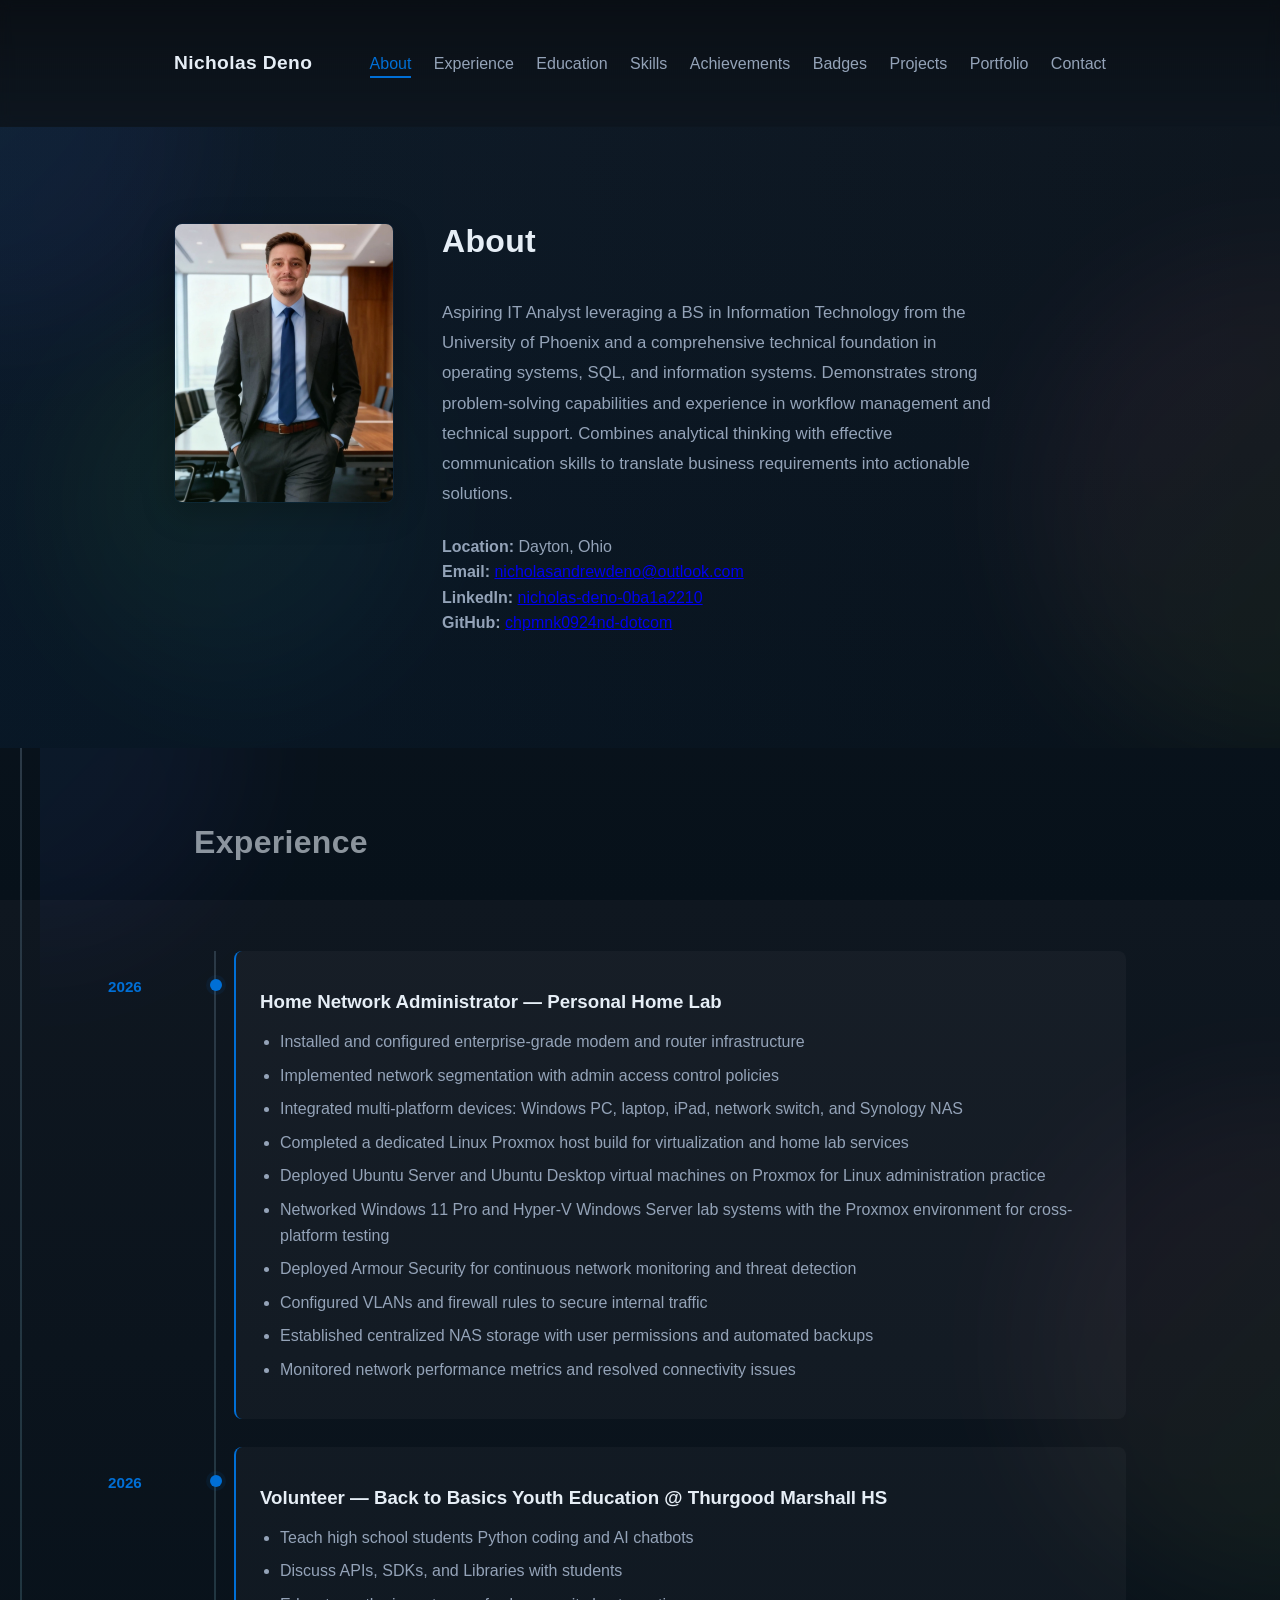
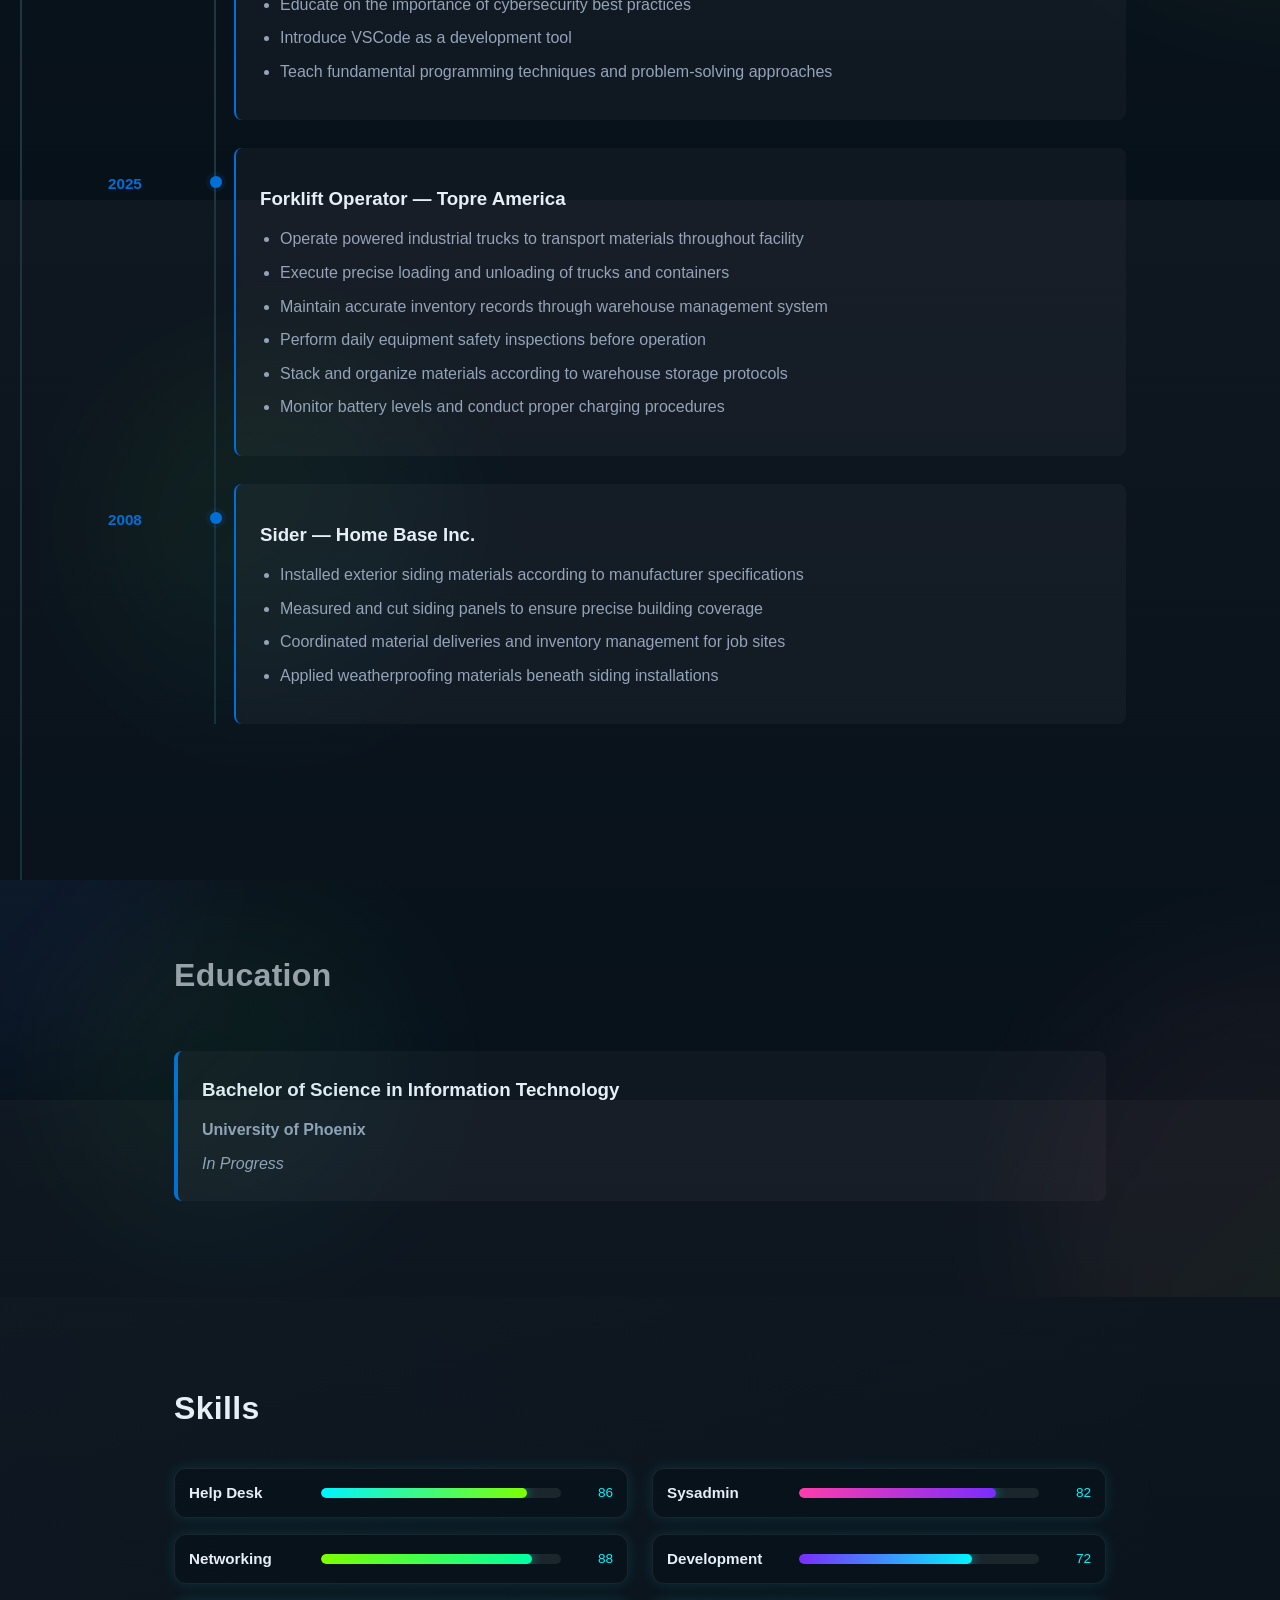
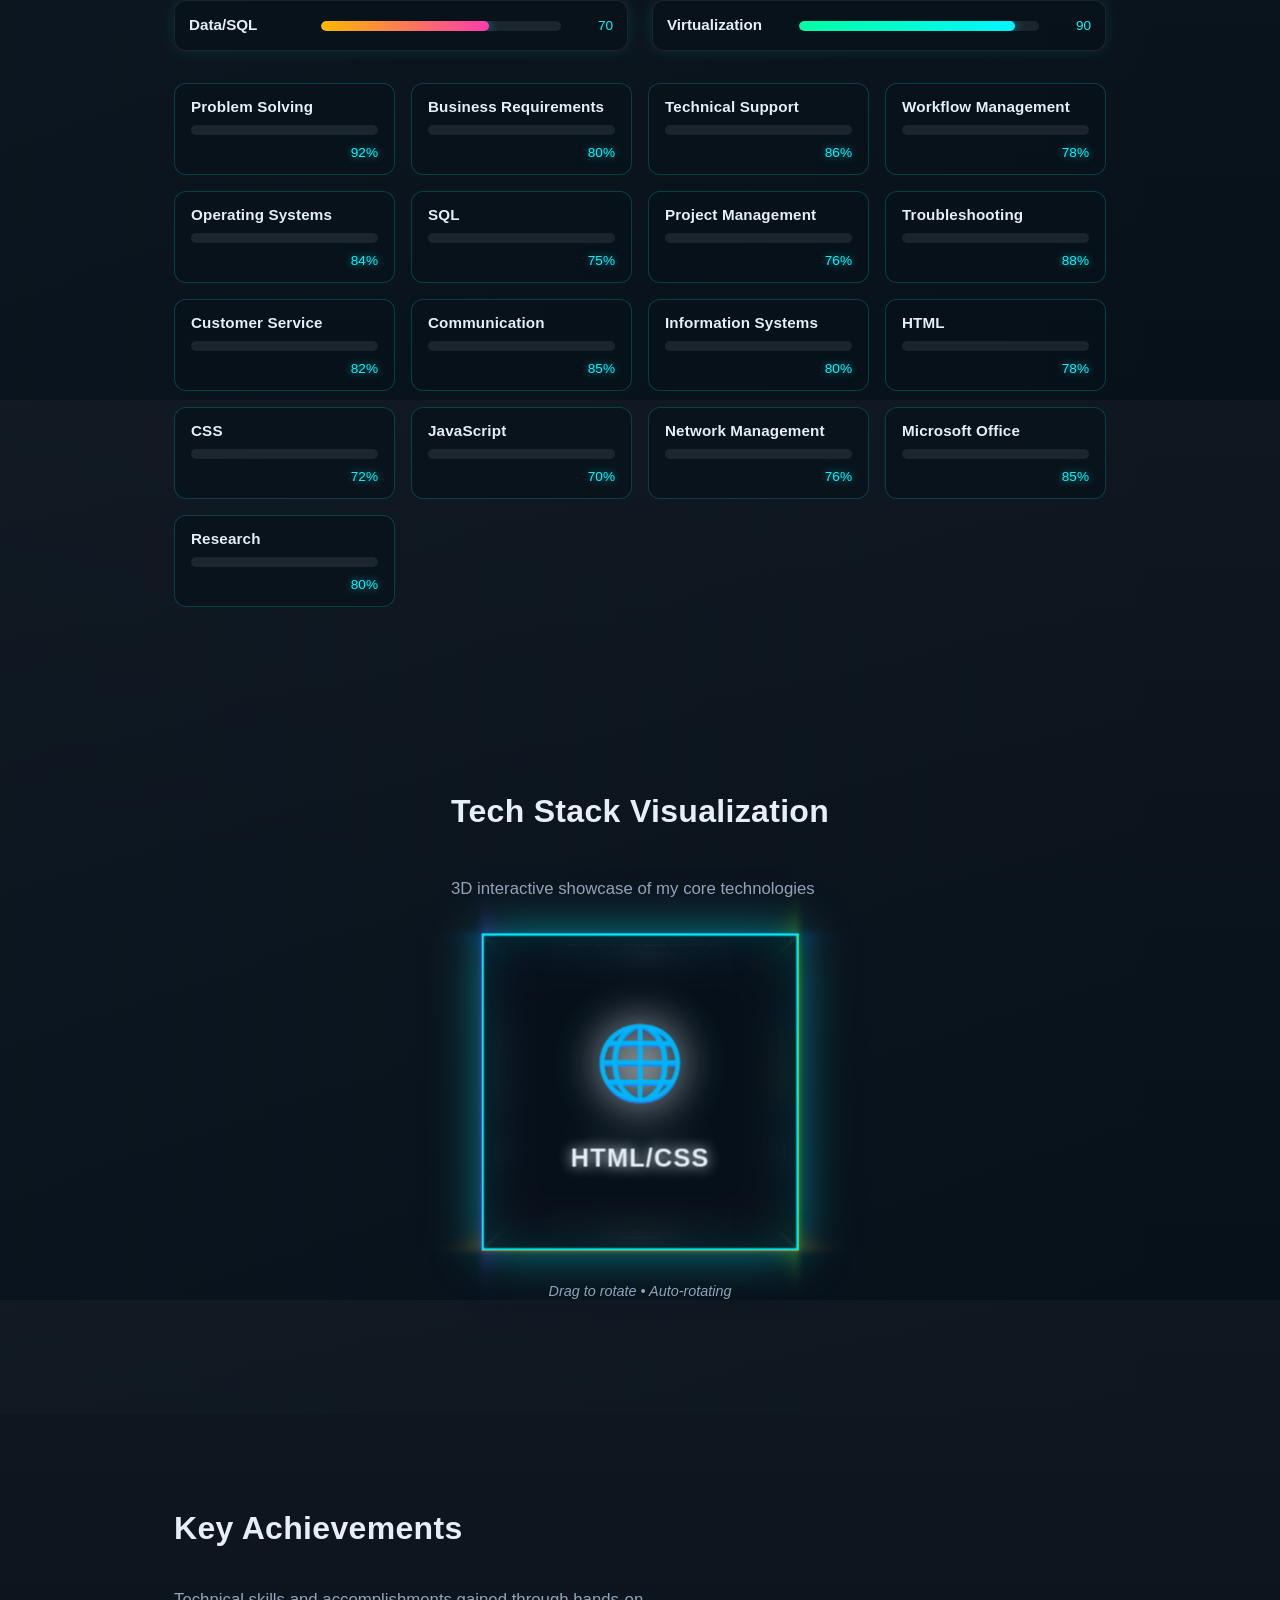
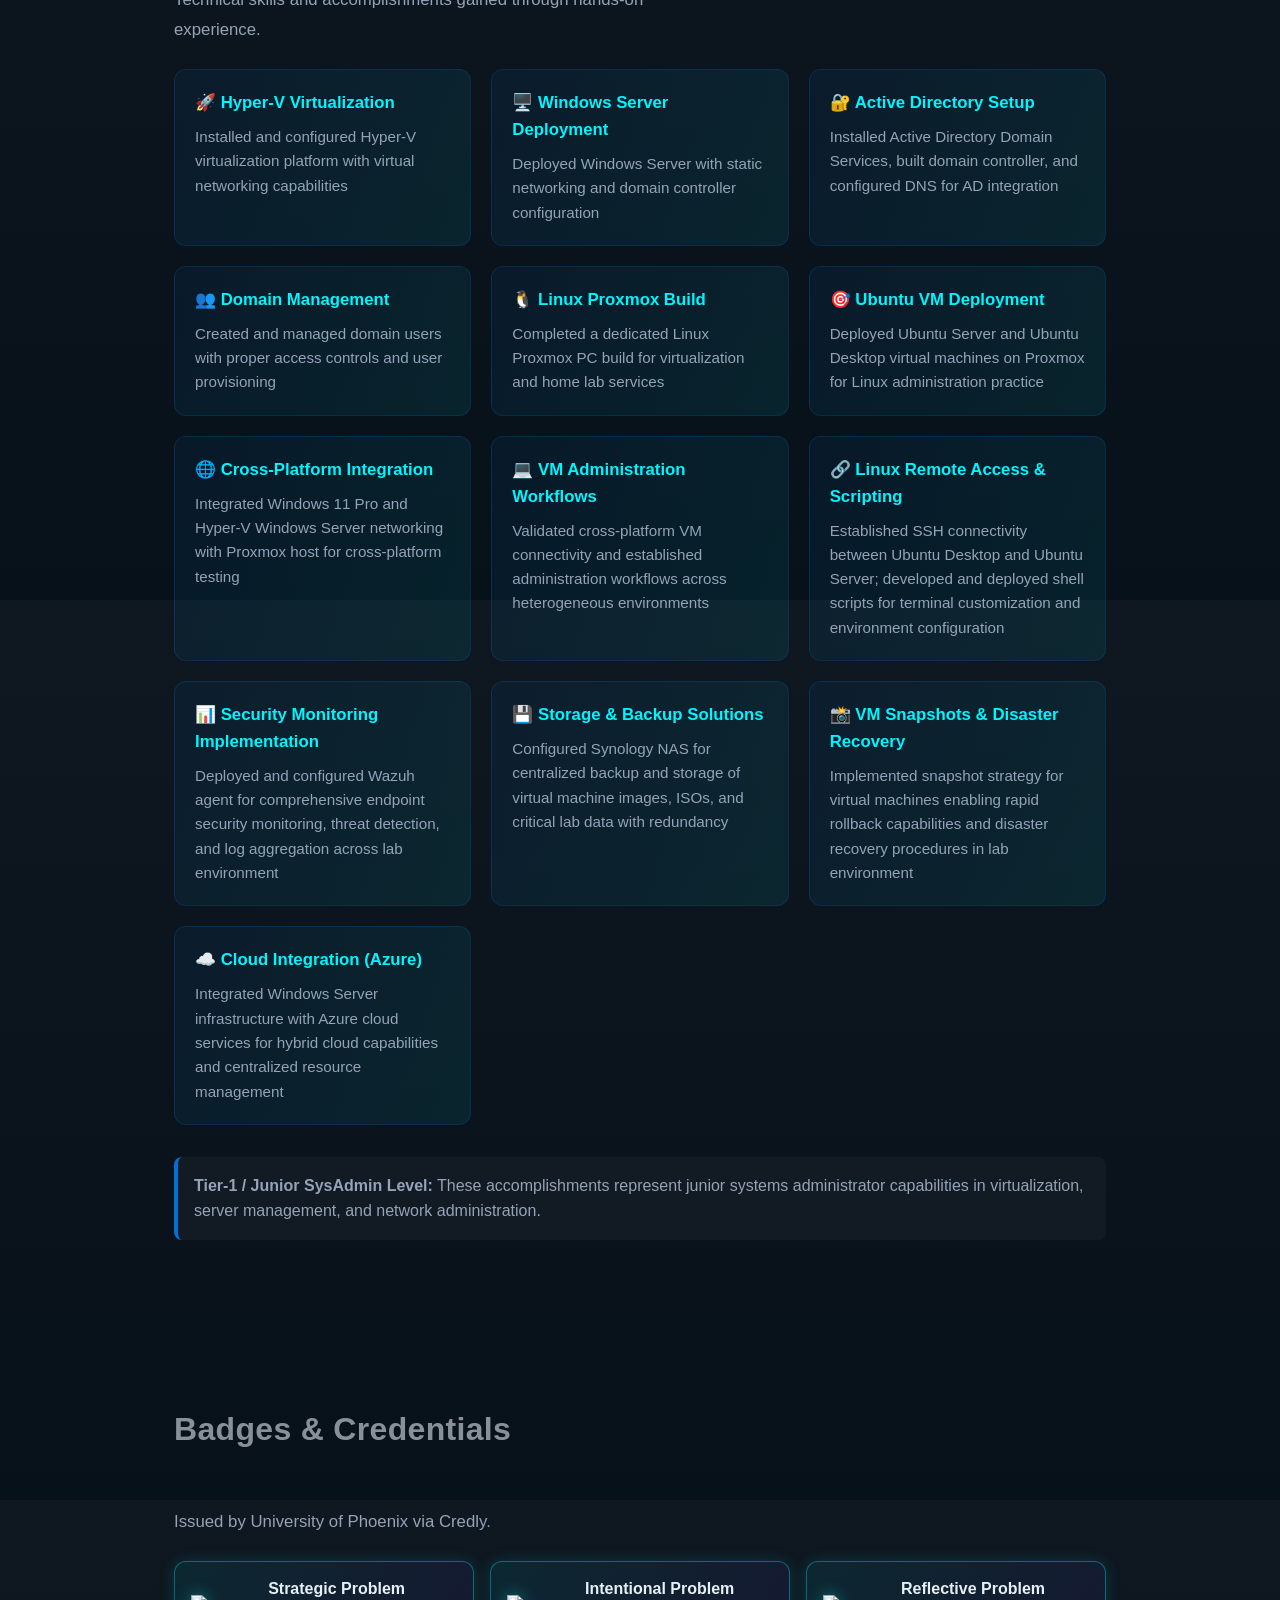
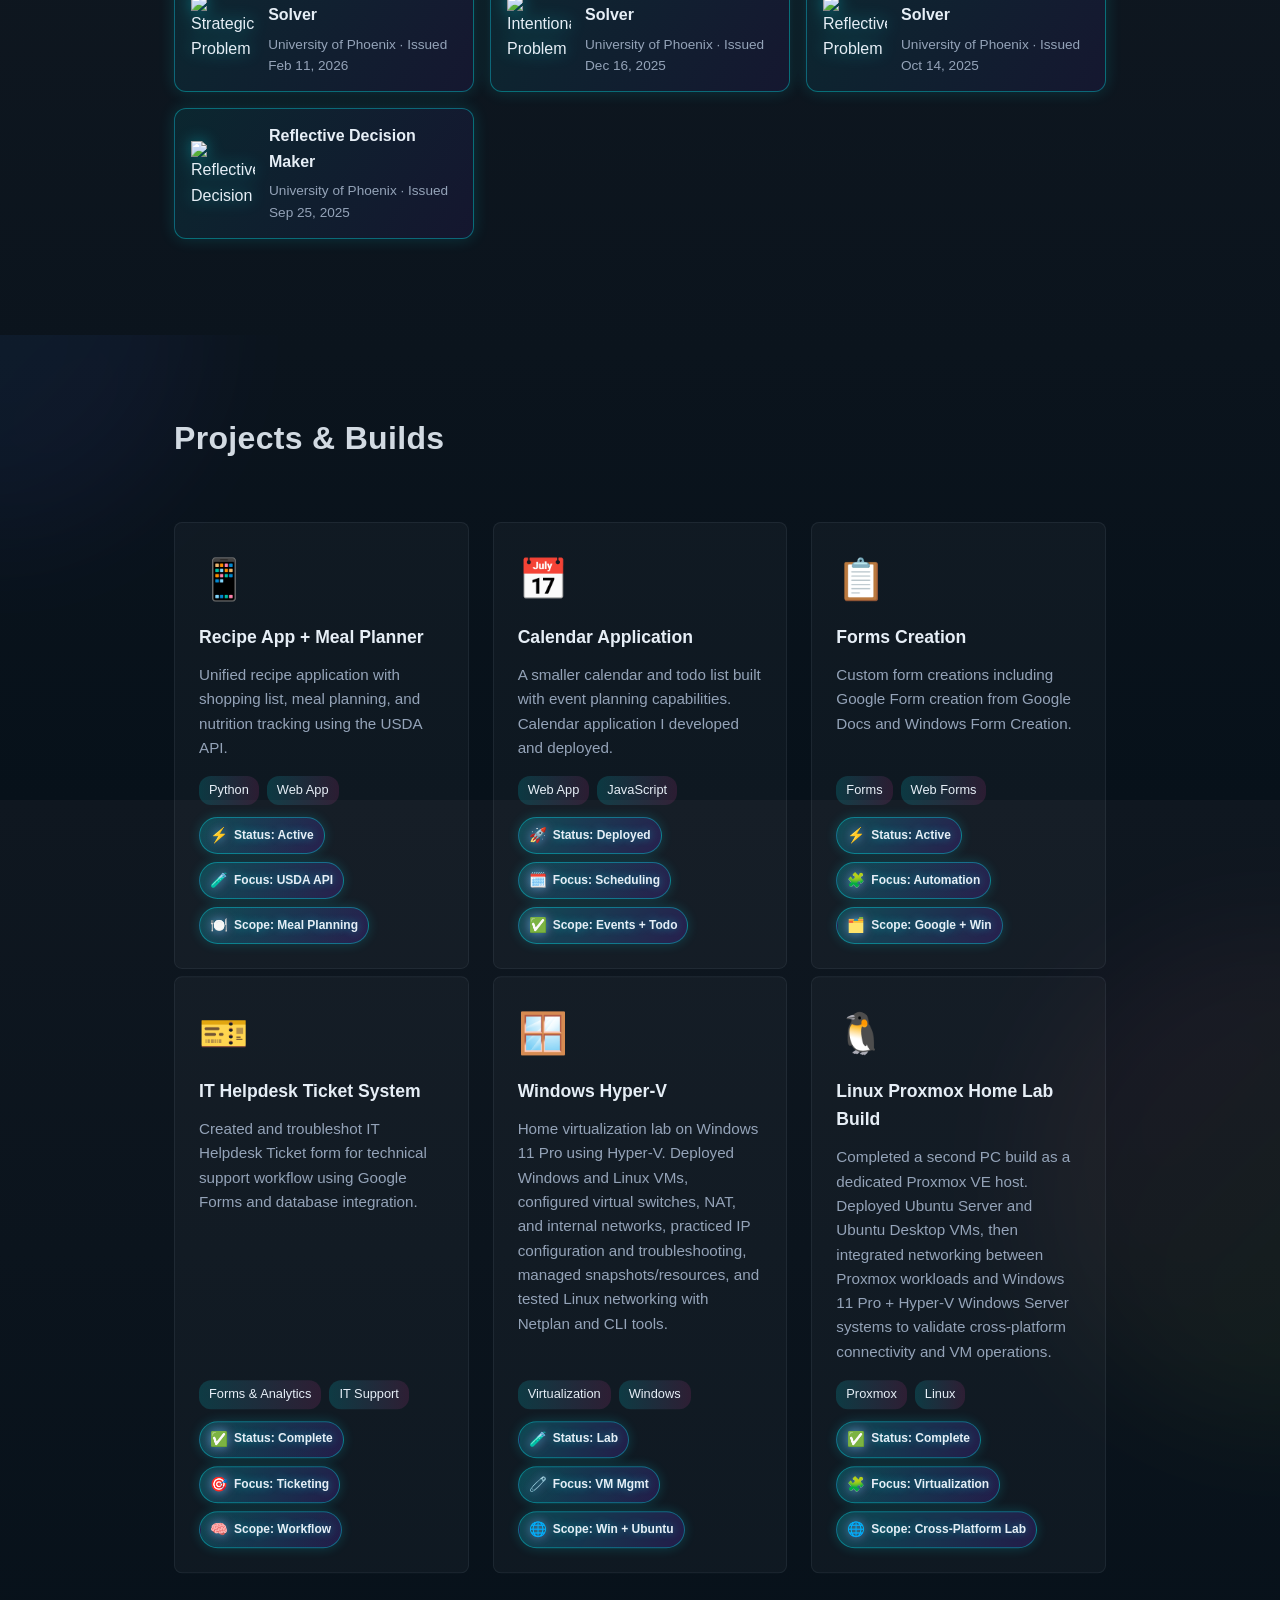
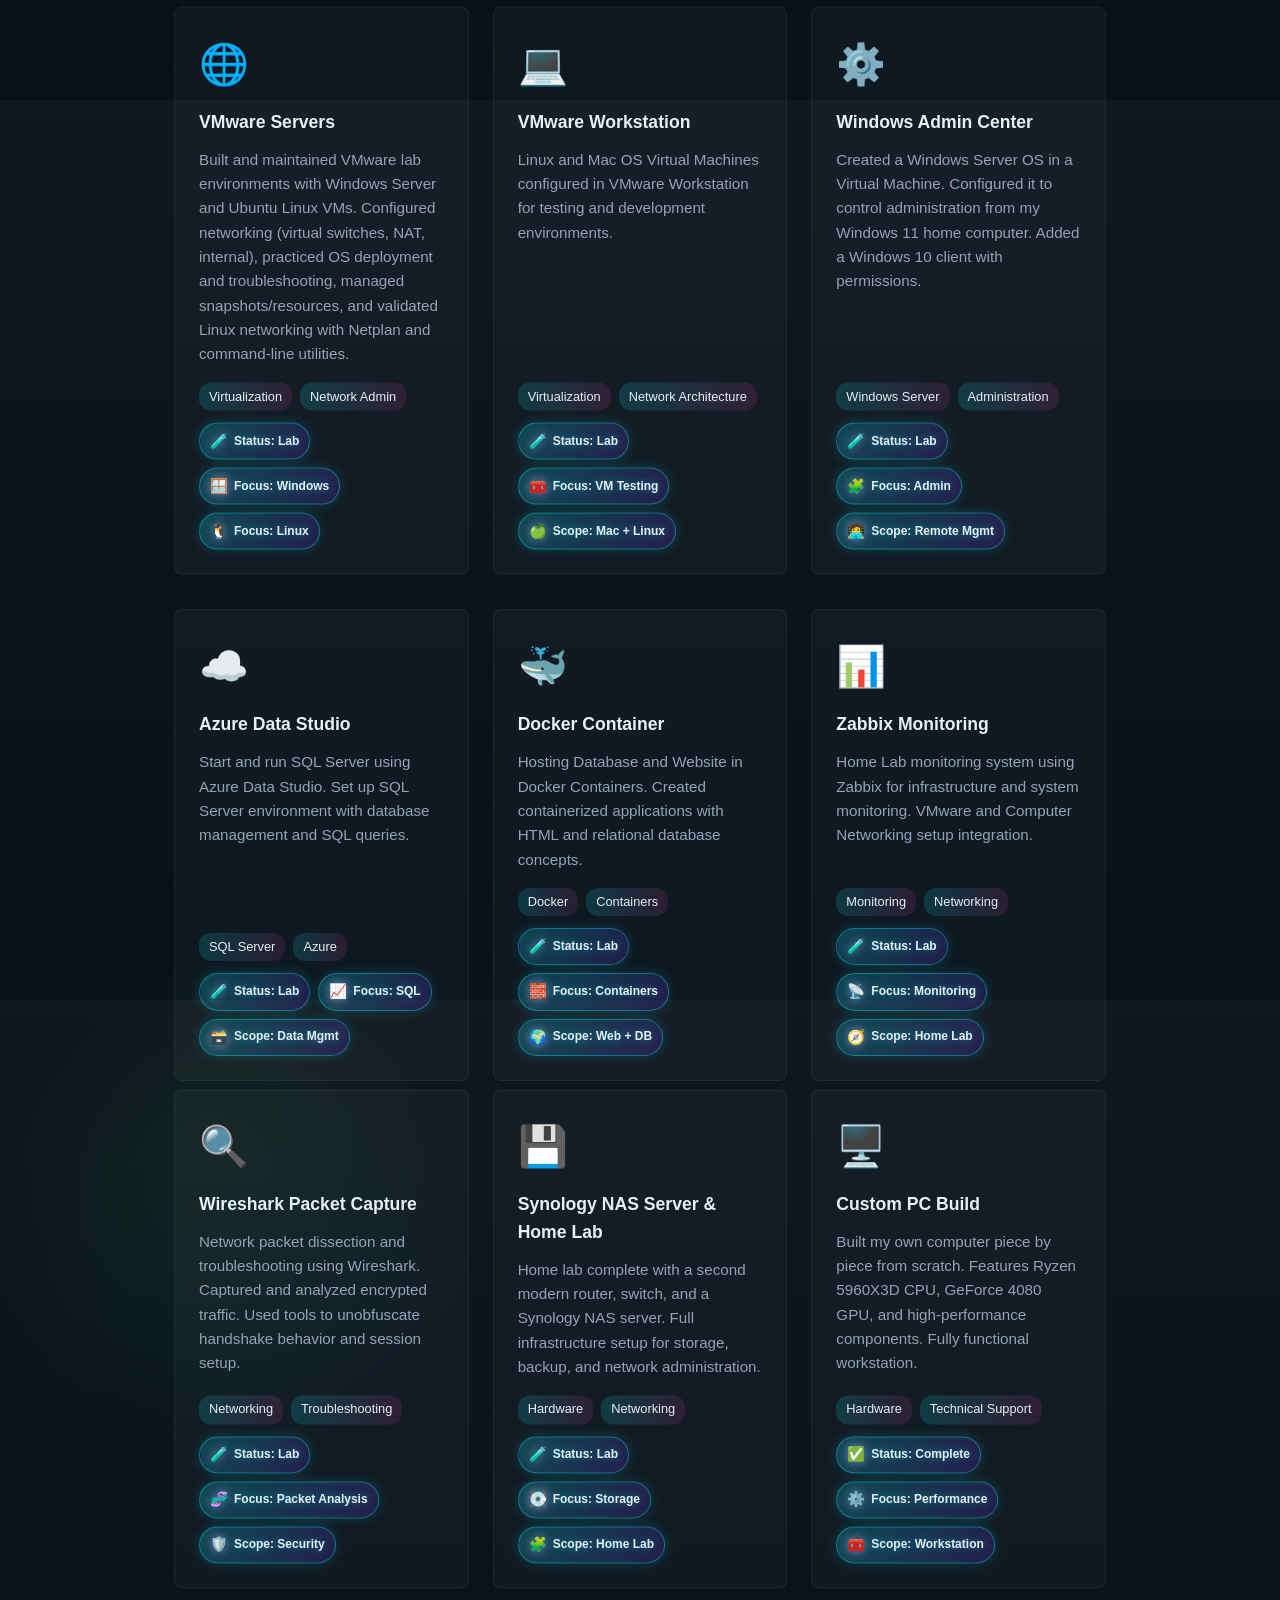
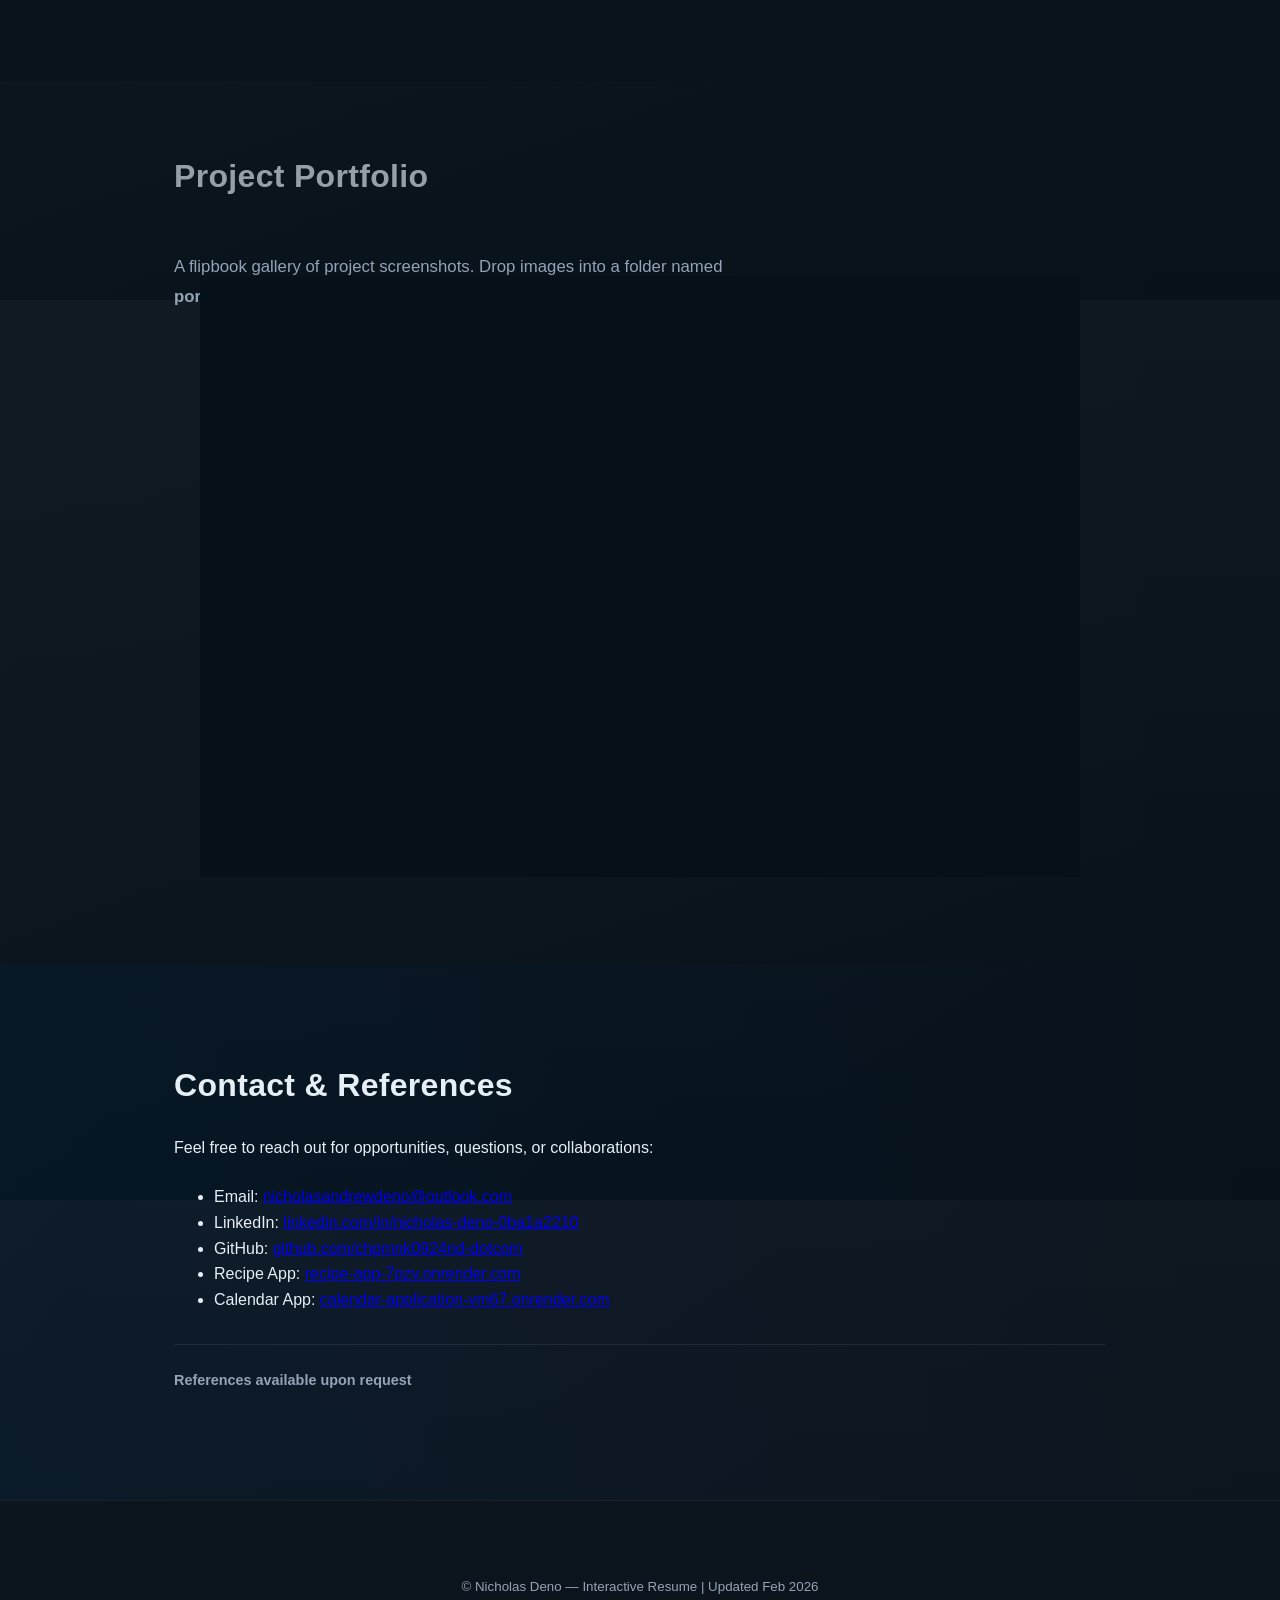
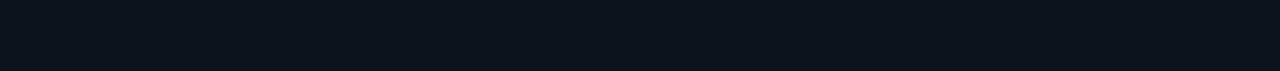
==== commit 043e2da1: "Add cloud integration, monitoring, backup, and scripting achievements" ====
--- a/index.html
+++ b/index.html
@@ -325,6 +325,26 @@
             <h3>💻 VM Administration Workflows</h3>
             <p>Validated cross-platform VM connectivity and established administration workflows across heterogeneous environments</p>
           </div>
+          <div class="achievement-item">
+            <h3>🔗 Linux Remote Access & Scripting</h3>
+            <p>Established SSH connectivity between Ubuntu Desktop and Ubuntu Server; developed and deployed shell scripts for terminal customization and environment configuration</p>
+          </div>
+          <div class="achievement-item">
+            <h3>📊 Security Monitoring Implementation</h3>
+            <p>Deployed and configured Wazuh agent for comprehensive endpoint security monitoring, threat detection, and log aggregation across lab environment</p>
+          </div>
+          <div class="achievement-item">
+            <h3>💾 Storage & Backup Solutions</h3>
+            <p>Configured Synology NAS for centralized backup and storage of virtual machine images, ISOs, and critical lab data with redundancy</p>
+          </div>
+          <div class="achievement-item">
+            <h3>📸 VM Snapshots & Disaster Recovery</h3>
+            <p>Implemented snapshot strategy for virtual machines enabling rapid rollback capabilities and disaster recovery procedures in lab environment</p>
+          </div>
+          <div class="achievement-item">
+            <h3>☁️ Cloud Integration (Azure)</h3>
+            <p>Integrated Windows Server infrastructure with Azure cloud services for hybrid cloud capabilities and centralized resource management</p>
+          </div>
         </div>
         <div style="margin-top: 32px; padding: 16px; background: rgba(255,255,255,0.03); border-radius: 8px; border-left: 4px solid var(--accent);">
           <p style="margin: 0; color: #94a3b8;"><strong>Tier-1 / Junior SysAdmin Level:</strong> These accomplishments represent junior systems administrator capabilities in virtualization, server management, and network administration.</p>
